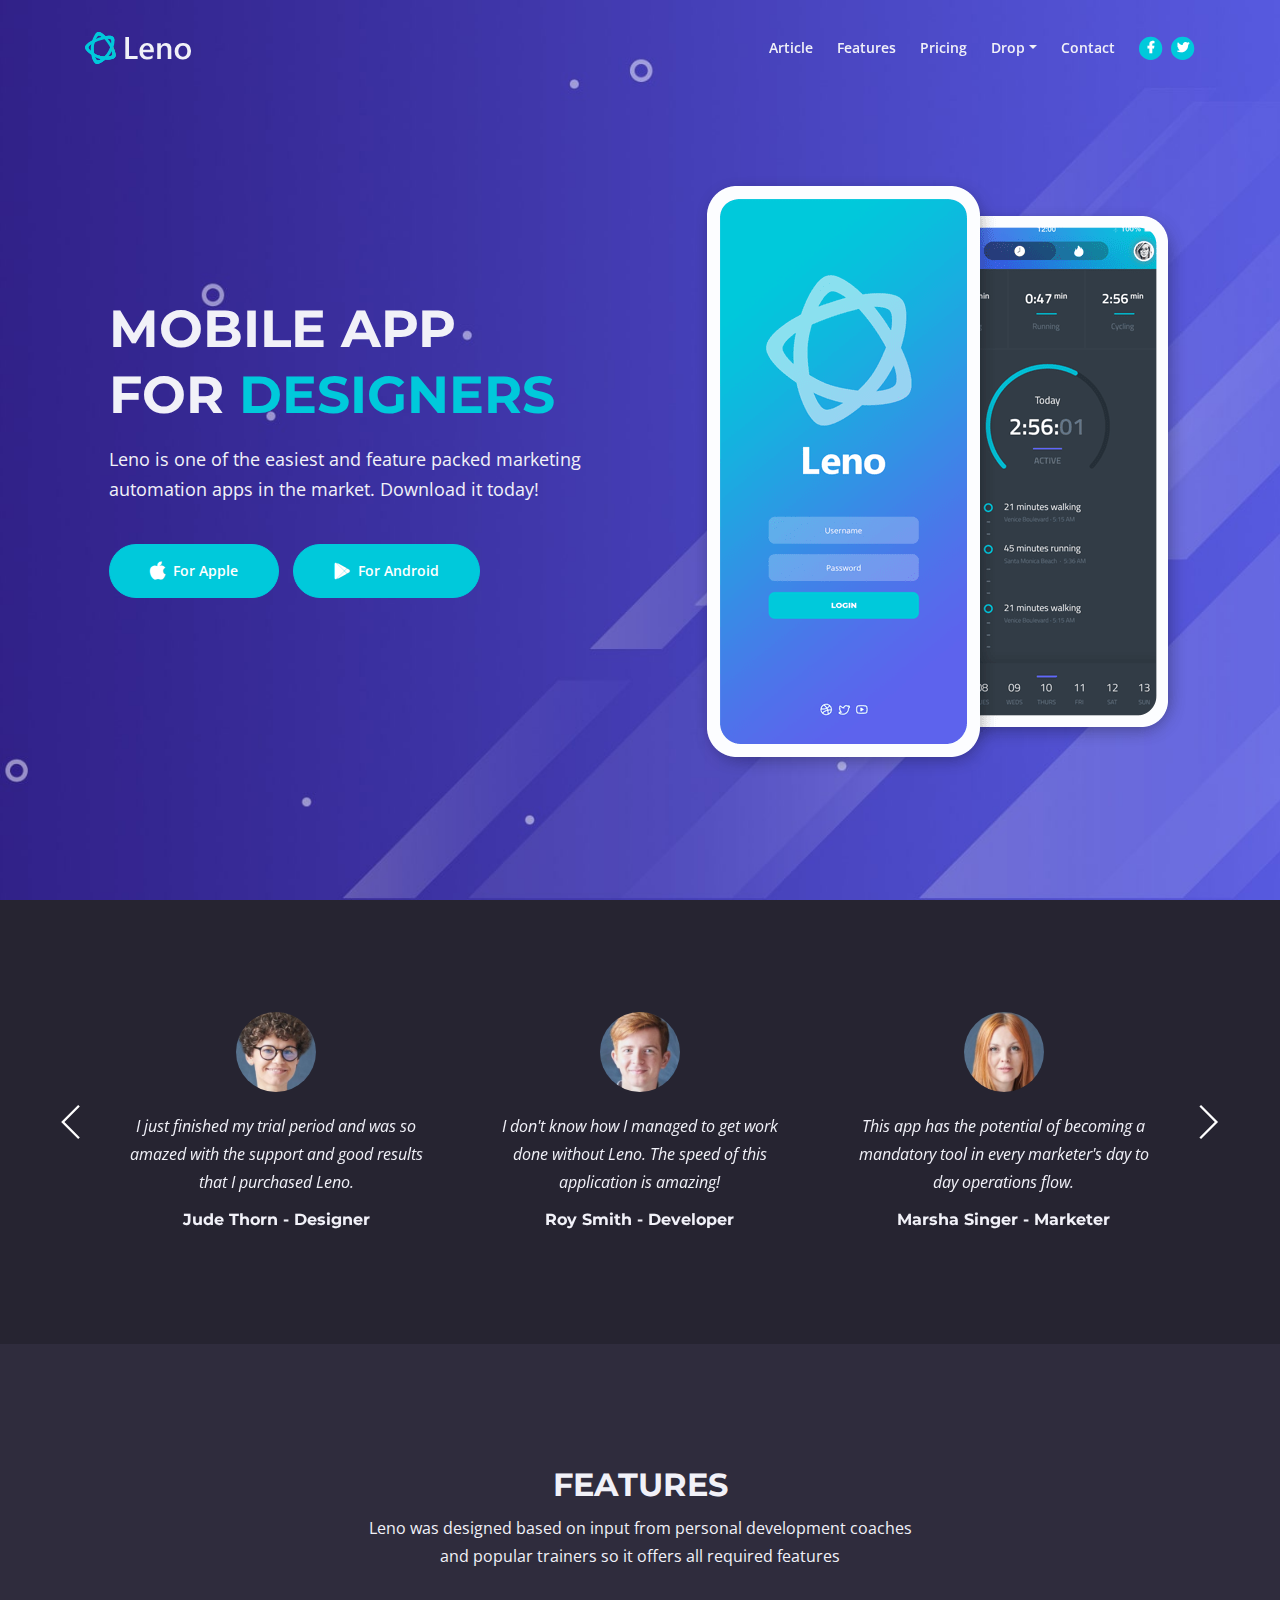
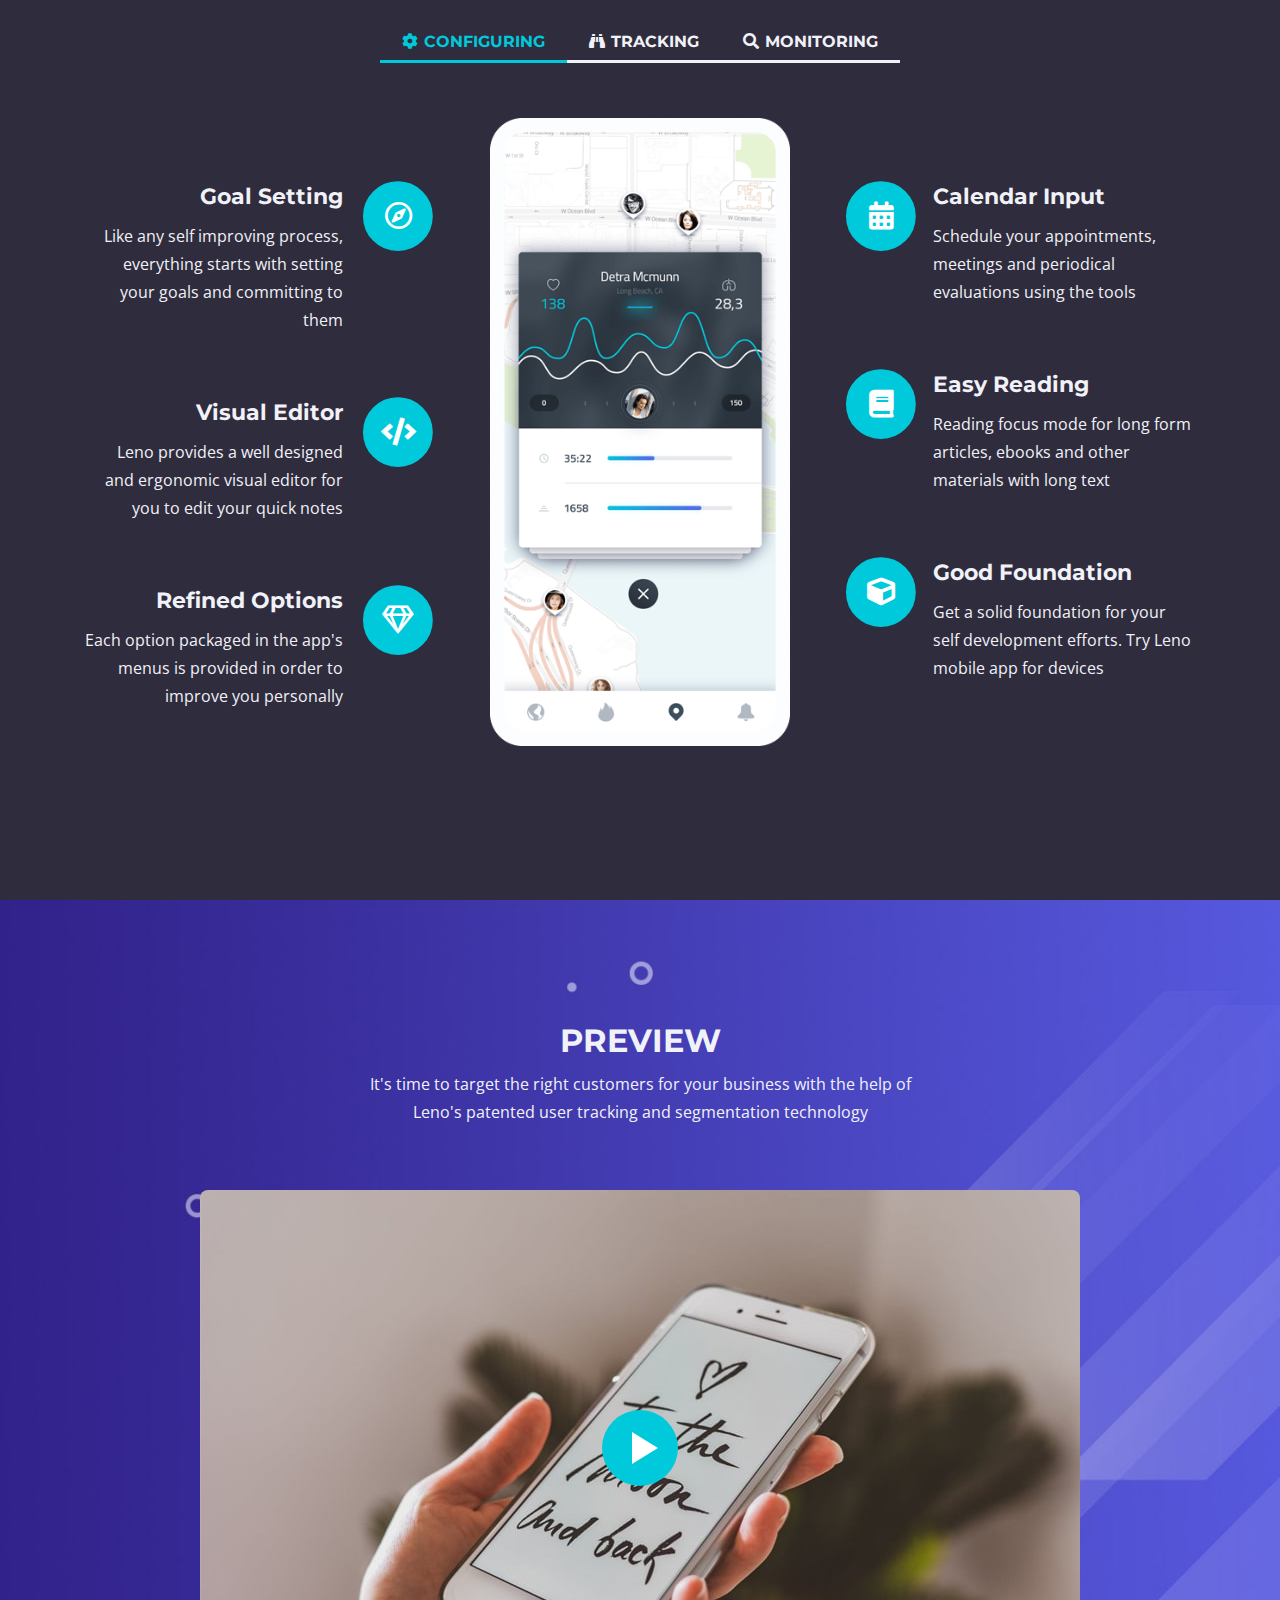
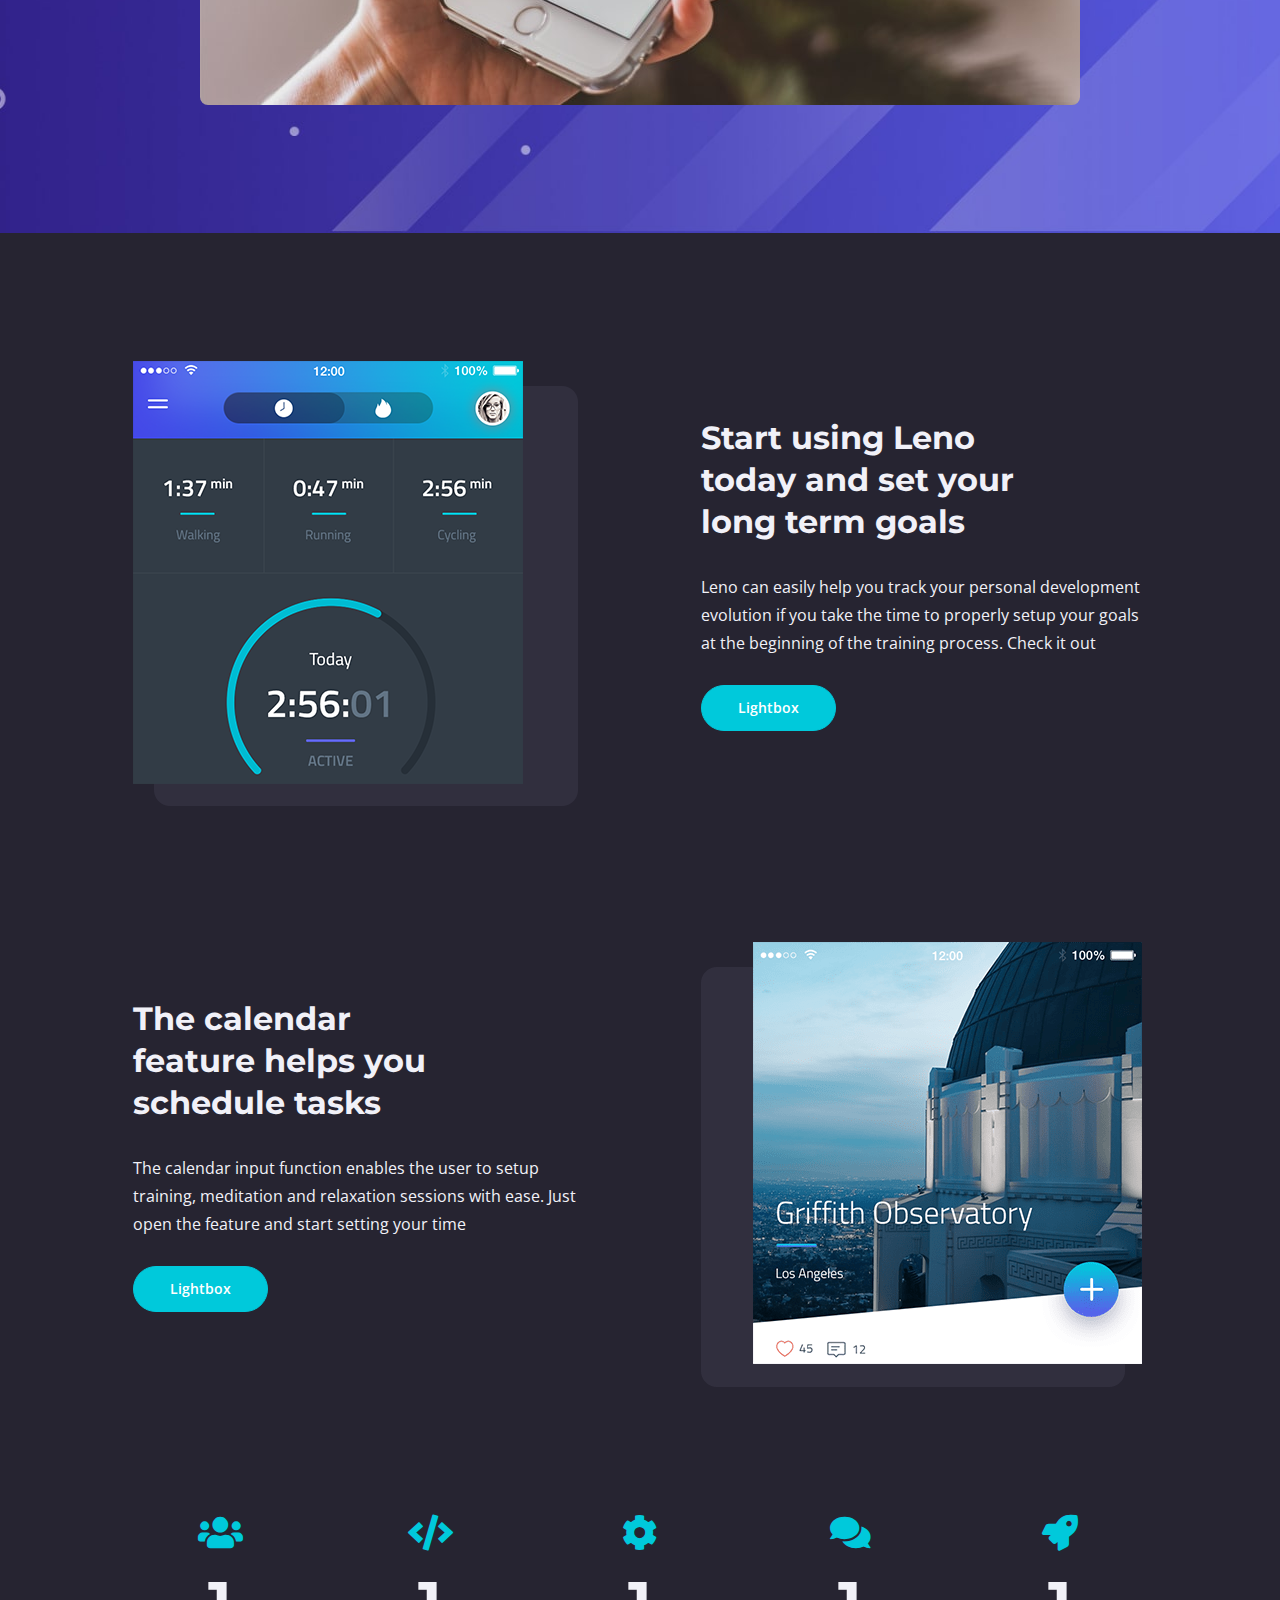
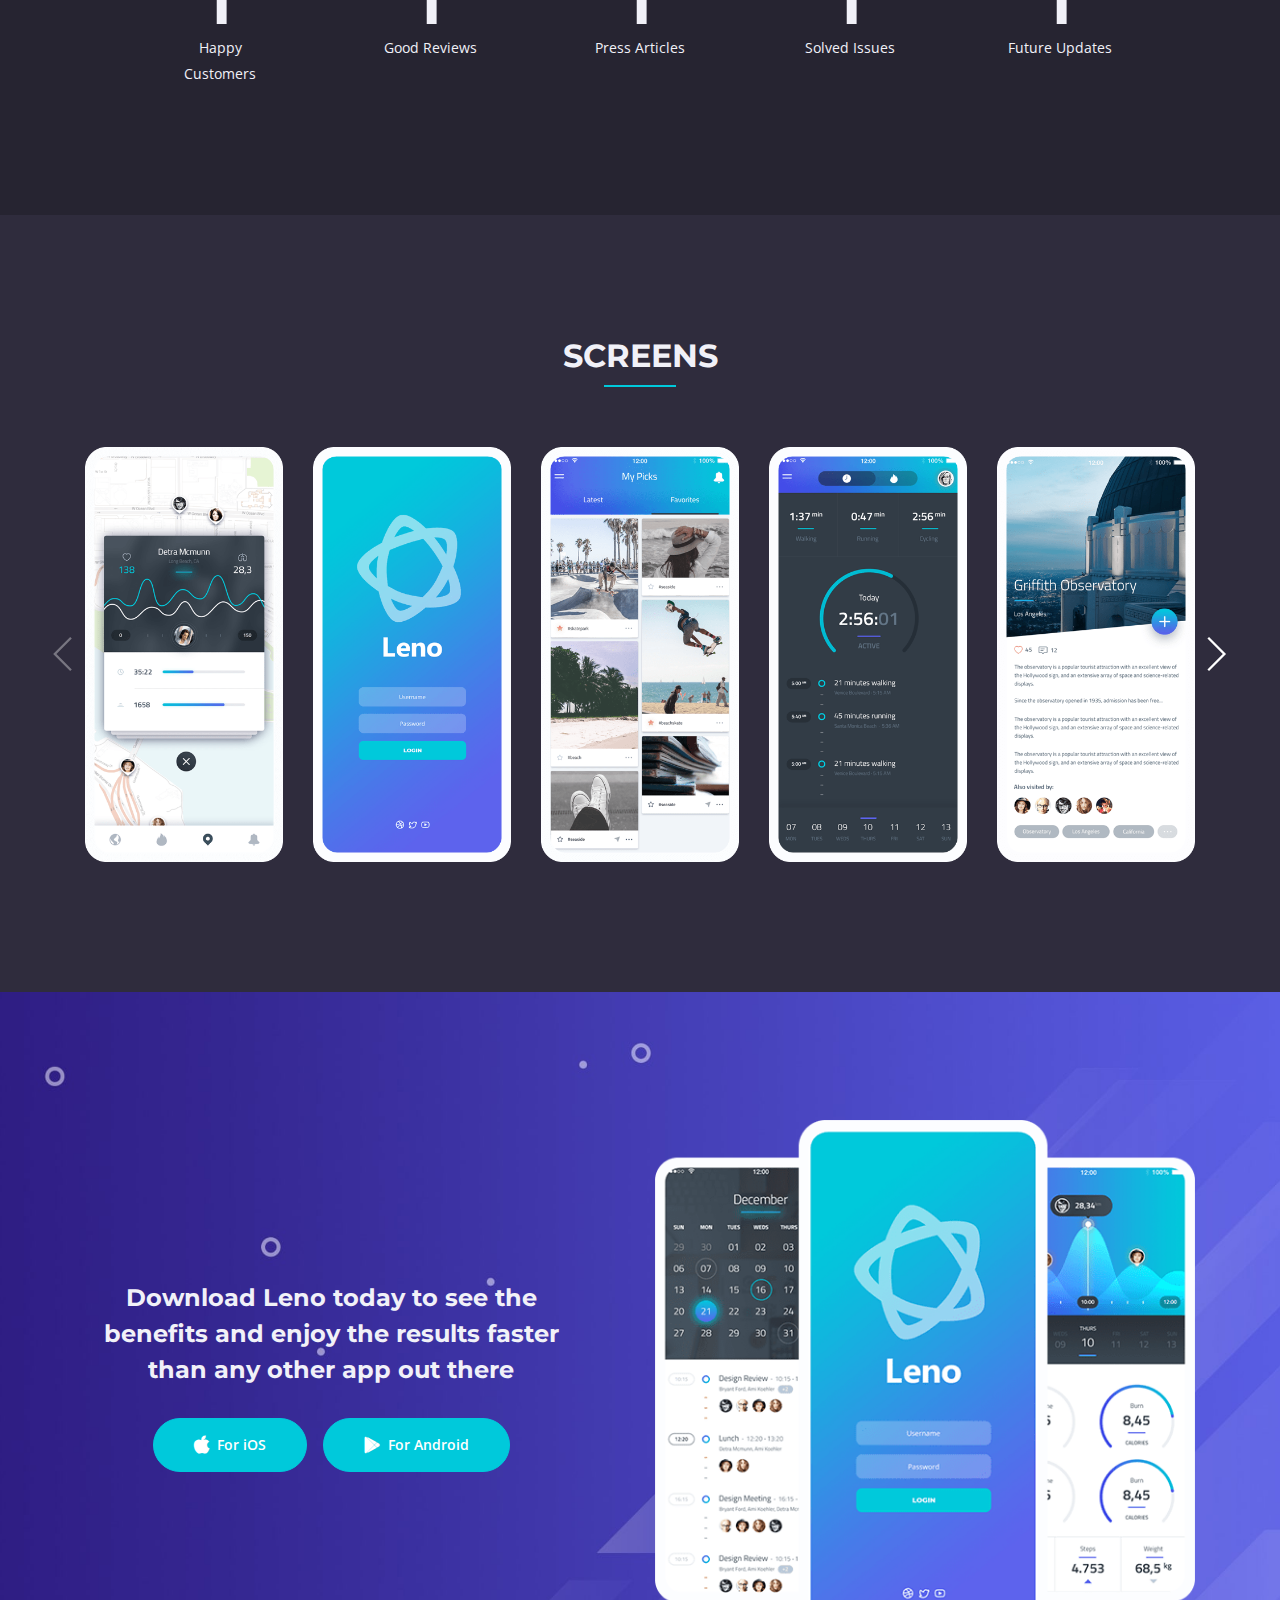
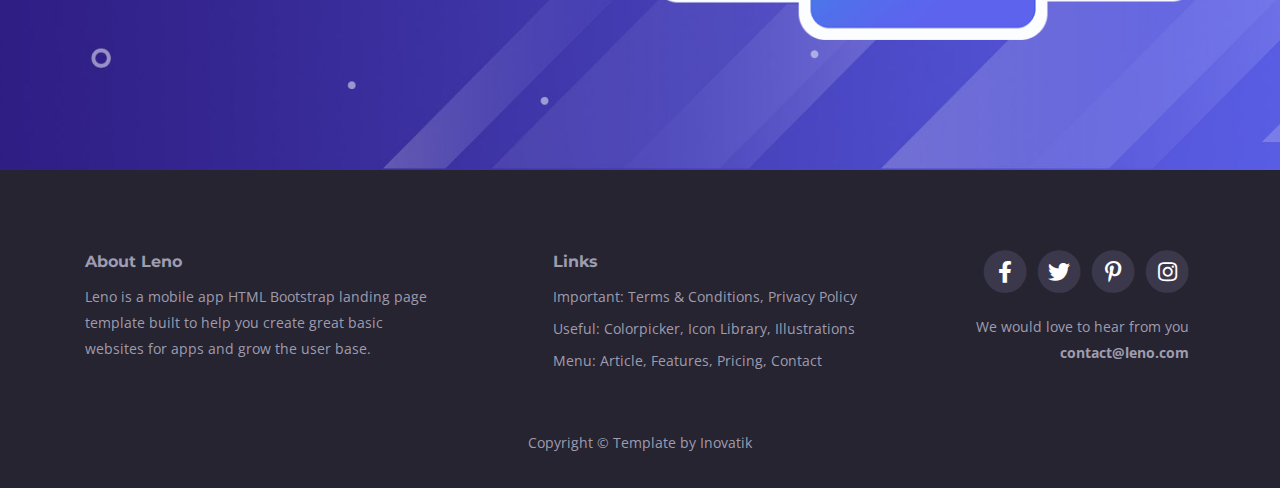
==== index.html @ f5b984d1 "Init" ====
<!DOCTYPE html>
<html lang="en">

<!-- Mirrored from inovatik.com/leno/index.html by HTTrack Website Copier/3.x [XR&CO'2014], Sun, 28 Mar 2021 18:27:25 GMT -->
<head>
    <meta charset="utf-8">
    <meta name="viewport" content="width=device-width, initial-scale=1, shrink-to-fit=no">
    
    <!-- SEO Meta Tags -->
    <meta name="description" content="Leno is a mobile app landing page template made with HTML and Bootstrap to help you present mobile apps to the online audience and convince visitors to download from the app stores">
    <meta name="author" content="Inovatik">

    <!-- OG Meta Tags to improve the way the post looks when you share the page on LinkedIn, Facebook, Google+ -->
	<meta property="og:site_name" content="" /> <!-- website name -->
	<meta property="og:site" content="" /> <!-- website link -->
	<meta property="og:title" content=""/> <!-- title shown in the actual shared post -->
	<meta property="og:description" content="" /> <!-- description shown in the actual shared post -->
	<meta property="og:image" content="" /> <!-- image link, make sure it's jpg -->
	<meta property="og:url" content="" /> <!-- where do you want your post to link to -->
	<meta property="og:type" content="article" />

    <!-- Webpage Title -->
    <title>Leno - Mobile App Landing Page Template</title>
    
    <!-- Styles -->
    <link href="https://fonts.googleapis.com/css2?family=Open+Sans:ital,wght@0,400;0,600;0,700;1,400&amp;display=swap" rel="stylesheet">
    <link href="https://fonts.googleapis.com/css2?family=Montserrat:wght@700&amp;display=swap" rel="stylesheet">
    <link href="css/bootstrap.css" rel="stylesheet">
    <link href="css/fontawesome-all.css" rel="stylesheet">
    <link href="css/swiper.css" rel="stylesheet">
	<link href="css/magnific-popup.css" rel="stylesheet">
	<link href="css/styles.css" rel="stylesheet">
	
	<!-- Favicon  -->
    <link rel="icon" href="images/favicon.png">
</head>
<body data-spy="scroll" data-target=".fixed-top">
    
    <!-- Navigation -->
    <nav class="navbar navbar-expand-lg fixed-top navbar-dark">
        <div class="container">
            
            <!-- Text Logo - Use this if you don't have a graphic logo -->
            <!-- <a class="navbar-brand logo-text page-scroll" href="index.html">Leno</a> -->

            <!-- Image Logo -->
            <a class="navbar-brand logo-image" href="index.html"><img src="images/logo.svg" alt="alternative"></a> 

            <button class="navbar-toggler p-0 border-0" type="button" data-toggle="offcanvas">
                <span class="navbar-toggler-icon"></span>
            </button>

            <div class="navbar-collapse offcanvas-collapse" id="navbarsExampleDefault">
                <ul class="navbar-nav ml-auto">
                    <li class="nav-item">
                        <a class="nav-link page-scroll" href="article.html">Article <span class="sr-only">(current)</span></a>
                    </li>
                    <li class="nav-item">
                        <a class="nav-link page-scroll" href="features.html">Features</a>
                    </li>
                    <li class="nav-item">
                        <a class="nav-link page-scroll" href="pricing.html">Pricing</a>
                    </li>
                    <li class="nav-item dropdown">
                        <a class="nav-link dropdown-toggle" href="#" id="dropdown01" data-toggle="dropdown" aria-haspopup="true" aria-expanded="false">Drop</a>
                        <div class="dropdown-menu" aria-labelledby="dropdown01">
                            <a class="dropdown-item page-scroll" href="terms.html">Terms Conditions</a>
                            <div class="dropdown-divider"></div>
                            <a class="dropdown-item page-scroll" href="privacy.html">Privacy Policy</a>
                        </div>
                    </li>
                    <li class="nav-item">
                        <a class="nav-link page-scroll" href="contact.html">Contact</a>
                    </li>
                </ul>
                <span class="nav-item social-icons">
                    <span class="fa-stack">
                        <a href="#your-link">
                            <i class="fas fa-circle fa-stack-2x"></i>
                            <i class="fab fa-facebook-f fa-stack-1x"></i>
                        </a>
                    </span>
                    <span class="fa-stack">
                        <a href="#your-link">
                            <i class="fas fa-circle fa-stack-2x"></i>
                            <i class="fab fa-twitter fa-stack-1x"></i>
                        </a>
                    </span>
                </span>
            </div> <!-- end of navbar-collapse -->
        </div> <!-- end of container -->
    </nav> <!-- end of navbar -->
    <!-- end of navigation -->


    <!-- Header -->
    <header id="header" class="header">
        <div class="container">
            <div class="row">
                <div class="col-lg-6">
                    <div class="text-container">
                        <h1>MOBILE APP <br>FOR <span id="js-rotating">DESIGNERS, MARKETERS, DEVELOPERS</span></h1>
                        <p class="p-large">Leno is one of the easiest and feature packed marketing automation apps in the market. Download it today!</p>
                        <a class="btn-solid-lg" href="#your-link"><i class="fab fa-apple"></i>For Apple</a>
                        <a class="btn-solid-lg" href="#your-link"><i class="fab fa-google-play"></i>For Android</a>
                    </div> <!-- end of text-container -->
                </div> <!-- end of col -->
                <div class="col-lg-6">
                    <img class="img-fluid" src="images/header-smartphones.png" alt="alternative">
                </div> <!-- end of col -->
            </div> <!-- end of row -->
        </div> <!-- end of container -->
    </header> <!-- end of header -->
    <!-- end of header -->


    <!-- Testimonials -->
    <div class="slider-1 bg-dark-blue">
        <div class="container">
            <div class="row">
                <div class="col-lg-12">

                    <!-- Card Slider -->
                    <div class="slider-container">
                        <div class="swiper-container card-slider">
                            <div class="swiper-wrapper">
                                
                                <!-- Slide -->
                                <div class="swiper-slide">
                                    <div class="card">
                                        <img class="card-image" src="images/testimonial-1.jpg" alt="alternative">
                                        <div class="card-body">
                                            <p class="testimonial-text">I just finished my trial period and was so amazed with the support and good results that I purchased Leno.</p>
                                            <p class="testimonial-author">Jude Thorn - Designer</p>
                                        </div>
                                    </div>
                                </div> <!-- end of swiper-slide -->
                                <!-- end of slide -->
        
                                <!-- Slide -->
                                <div class="swiper-slide">
                                    <div class="card">
                                        <img class="card-image" src="images/testimonial-2.jpg" alt="alternative">
                                        <div class="card-body">
                                            <p class="testimonial-text">I don't know how I managed to get work done without Leno. The speed of this application is amazing!</p>
                                            <p class="testimonial-author">Roy Smith - Developer</p>
                                        </div>
                                    </div>        
                                </div> <!-- end of swiper-slide -->
                                <!-- end of slide -->
        
                                <!-- Slide -->
                                <div class="swiper-slide">
                                    <div class="card">
                                        <img class="card-image" src="images/testimonial-3.jpg" alt="alternative">
                                        <div class="card-body">
                                            <p class="testimonial-text">This app has the potential of becoming a mandatory tool in every marketer's day to day operations flow.</p>
                                            <p class="testimonial-author">Marsha Singer - Marketer</p>
                                        </div>
                                    </div>        
                                </div> <!-- end of swiper-slide -->
                                <!-- end of slide -->
        
                                <!-- Slide -->
                                <div class="swiper-slide">
                                    <div class="card">
                                        <img class="card-image" src="images/testimonial-4.jpg" alt="alternative">
                                        <div class="card-body">
                                            <p class="testimonial-text">Searching for a great marketing automation app was difficult but thankfully I found Leno.</p>
                                            <p class="testimonial-author">Tim Shaw - Designer</p>
                                        </div>
                                    </div>
                                </div> <!-- end of swiper-slide -->
                                <!-- end of slide -->
        
                                <!-- Slide -->
                                <div class="swiper-slide">
                                    <div class="card">
                                        <img class="card-image" src="images/testimonial-5.jpg" alt="alternative">
                                        <div class="card-body">
                                            <p class="testimonial-text">Leno's support team is amazing. They've helped me with some issues and I am so grateful for their fast response.</p>
                                            <p class="testimonial-author">Lindsay Spice - Marketer</p>
                                        </div>
                                    </div>        
                                </div> <!-- end of swiper-slide -->
                                <!-- end of slide -->
        
                                <!-- Slide -->
                                <div class="swiper-slide">
                                    <div class="card">
                                        <img class="card-image" src="images/testimonial-6.jpg" alt="alternative">
                                        <div class="card-body">
                                            <p class="testimonial-text">Who would have thought that Leno can provide such amazing results in just a few weeks with an easy learning curve.</p>
                                            <p class="testimonial-author">Ann Blake - Developer</p>
                                        </div>
                                    </div>        
                                </div> <!-- end of swiper-slide -->
                                <!-- end of slide -->
                            
                            </div> <!-- end of swiper-wrapper -->
        
                            <!-- Add Arrows -->
                            <div class="swiper-button-next"></div>
                            <div class="swiper-button-prev"></div>
                            <!-- end of add arrows -->
        
                        </div> <!-- end of swiper-container -->
                    </div> <!-- end of slider-container -->
                    <!-- end of card slider -->

                </div> <!-- end of col -->
            </div> <!-- end of row -->
        </div> <!-- end of container -->
    </div> <!-- end of slider-1 -->
    <!-- end of testimonials -->


    <!-- Features -->
    <div class="tabs">
        <div class="container">
            <div class="row">
                <div class="col-lg-12">
                    <h2 class="h2-heading">FEATURES</h2>
                    <div class="p-heading">Leno was designed based on input from personal development coaches and popular trainers so it offers all required features</div>
                </div> <!-- end of col -->
            </div> <!-- end of row -->
            <div class="row">

                <!-- Tabs Links -->
                <ul class="nav nav-tabs" id="templateTabs" role="tablist">
                    <li class="nav-item">
                        <a class="nav-link active" id="nav-tab-1" data-toggle="tab" href="#tab-1" role="tab" aria-controls="tab-1" aria-selected="true"><i class="fas fa-cog"></i>CONFIGURING</a>
                    </li>
                    <li class="nav-item">
                        <a class="nav-link" id="nav-tab-2" data-toggle="tab" href="#tab-2" role="tab" aria-controls="tab-2" aria-selected="false"><i class="fas fa-binoculars"></i>TRACKING</a>
                    </li>
                    <li class="nav-item">
                        <a class="nav-link" id="nav-tab-3" data-toggle="tab" href="#tab-3" role="tab" aria-controls="tab-3" aria-selected="false"><i class="fas fa-search"></i>MONITORING</a>
                    </li>
                </ul>
                <!-- end of tabs links -->


                <!-- Tabs Content-->
                <div class="tab-content" id="templateTabsContent">
                    
                    <!-- Tab -->
                    <div class="tab-pane fade show active" id="tab-1" role="tabpanel" aria-labelledby="tab-1">
                        <div class="container">
                            <div class="row">
                                
                                <!-- Icon Cards Pane -->
                                <div class="col-lg-4">
                                    <ul class="list-unstyled li-space-lg first">
                                        <li class="media">
                                            <span class="fa-stack">
                                                <i class="fas fa-circle fa-stack-2x"></i>
                                                <i class="far fa-compass fa-stack-1x"></i>
                                            </span>
                                            <div class="media-body">
                                                <h4>Goal Setting</h4>
                                                <p>Like any self improving process, everything starts with setting your goals and committing to them</p>
                                            </div>
                                        </li>
                                        <li class="media">
                                            <span class="fa-stack">
                                                <i class="fas fa-circle fa-stack-2x"></i>
                                                <i class="fas fa-code fa-stack-1x"></i>
                                            </span>
                                            <div class="media-body">
                                                <h4>Visual Editor</h4>
                                                <p>Leno provides a well designed and ergonomic visual editor for you to edit your quick notes</p>
                                            </div>
                                        </li>
                                        <li class="media">
                                            <span class="fa-stack">
                                                <i class="fas fa-circle fa-stack-2x"></i>
                                                <i class="far fa-gem fa-stack-1x"></i>
                                            </span>
                                            <div class="media-body">
                                                <h4>Refined Options</h4>
                                                <p>Each option packaged in the app's menus is provided in order to improve you personally</p>
                                            </div>
                                        </li>
                                    </ul>
                                </div> <!-- end of col -->
                                <!-- end of icon cards pane -->

                                <!-- Image Pane -->
                                <div class="col-lg-4">
                                    <img class="img-fluid" src="images/features-smartphone-1.png" alt="alternative">
                                </div> <!-- end of col -->
                                <!-- end of image pane -->
                                
                                <!-- Icon Cards Pane -->
                                <div class="col-lg-4">
                                    <ul class="list-unstyled li-space-lg">
                                        <li class="media">
                                            <span class="fa-stack">
                                                <i class="fas fa-circle fa-stack-2x"></i>
                                                <i class="fas fa-calendar-alt fa-stack-1x"></i>
                                            </span>
                                            <div class="media-body">
                                                <h4>Calendar Input</h4>
                                                <p>Schedule your appointments, meetings and periodical evaluations using the tools</p>
                                            </div>
                                        </li>
                                        <li class="media">
                                            <span class="fa-stack">
                                                <i class="fas fa-circle fa-stack-2x"></i>
                                                <i class="fas fa-book fa-stack-1x"></i>
                                            </span>
                                            <div class="media-body">
                                                <h4>Easy Reading</h4>
                                                <p>Reading focus mode for long form articles, ebooks and other materials with long text</p>
                                            </div>
                                        </li>
                                        <li class="media">
                                            <span class="fa-stack">
                                                <i class="fas fa-circle fa-stack-2x"></i>
                                                <i class="fas fa-cube fa-stack-1x"></i>
                                            </span>
                                            <div class="media-body">
                                                <h4>Good Foundation</h4>
                                                <p>Get a solid foundation for your self development efforts. Try Leno mobile app for devices</p>
                                            </div>
                                        </li>
                                    </ul> 
                                </div> <!-- end of col -->
                                <!-- end of icon cards pane -->

                            </div> <!-- end of row -->
                        </div> <!-- end of container -->
                    </div> <!-- end of tab-pane -->
                    <!-- end of tab -->

                    <!-- Tab -->
                    <div class="tab-pane fade" id="tab-2" role="tabpanel" aria-labelledby="tab-2">
                        <div class="container">
                            <div class="row">

                                <!-- Image Pane -->
                                <div class="col-lg-4">
                                    <img class="img-fluid" src="images/features-smartphone-2.png" alt="alternative">
                                </div> <!-- end of col -->
                                <!-- end of image pane -->
                                
                                <!-- Text And Icon Cards Area -->
                                <div class="col-lg-8">
                                    <h3>Track Result Based On Your</h3>
                                    <p class="sub-heading">After you've configured the app and settled on the data gathering techniques you can start the information trackers and begin collecting those long awaited interesting details.</p>
                                    <ul class="list-unstyled li-space-lg first">
                                        <li class="media">
                                            <span class="fa-stack">
                                                <i class="fas fa-circle fa-stack-2x"></i>
                                                <i class="fas fa-cube fa-stack-1x"></i>
                                            </span>
                                            <div class="media-body">
                                                <h4>Good Foundation</h4>
                                                <p>Get a solid foundation for your self development efforts. Try Leno mobile app now</p>
                                            </div>
                                        </li>
                                        <li class="media">
                                            <span class="fa-stack">
                                                <i class="fas fa-circle fa-stack-2x"></i>
                                                <i class="fas fa-book fa-stack-1x"></i>
                                            </span>
                                            <div class="media-body">
                                                <h4>Easy Reading</h4>
                                                <p>Reading focus mode for long form articles, ebooks and other materials with long text</p>
                                            </div>
                                        </li>
                                        <li class="media">
                                            <span class="fa-stack">
                                                <i class="fas fa-circle fa-stack-2x"></i>
                                                <i class="far fa-compass fa-stack-1x"></i>
                                            </span>
                                            <div class="media-body">
                                                <h4>Goal Setting</h4>
                                                <p>Like any self improving process, everything starts with setting goals and comiting</p>
                                            </div>
                                        </li>
                                    </ul>
                                    <ul class="list-unstyled li-space-lg">
                                        <li class="media">
                                            <span class="fa-stack">
                                                <i class="fas fa-circle fa-stack-2x"></i>
                                                <i class="fas fa-calendar-alt fa-stack-1x"></i>
                                            </span>
                                            <div class="media-body">
                                                <h4>Calendar Input</h4>
                                                <p>Schedule your appointments, meetings and periodical evaluations using the tools</p>
                                            </div>
                                        </li>
                                        <li class="media">
                                            <span class="fa-stack">
                                                <i class="fas fa-circle fa-stack-2x"></i>
                                                <i class="fas fa-code fa-stack-1x"></i>
                                            </span>
                                            <div class="media-body">
                                                <h4>Visual Editor</h4>
                                                <p>Leno provides a well designed and ergonomic visual editor for you to edit your notes</p>
                                            </div>
                                        </li>
                                        <li class="media">
                                            <span class="fa-stack">
                                                <i class="fas fa-circle fa-stack-2x"></i>
                                                <i class="far fa-gem fa-stack-1x"></i>
                                            </span>
                                            <div class="media-body">
                                                <h4>Refined Options</h4>
                                                <p>Each option packaged in the app's menus is provided in order to improve you personally</p>
                                            </div>
                                        </li>
                                    </ul>
                                </div> <!-- end of col -->
                                <!-- end of text and icon cards area -->

                            </div> <!-- end of row -->
                        </div> <!-- end of container -->
                    </div> <!-- end of tab-pane -->
                    <!-- end of tab -->

                    <!-- Tab -->
                    <div class="tab-pane fade" id="tab-3" role="tabpanel" aria-labelledby="tab-3">
                        <div class="container">
                            <div class="row">

                                <!-- Text And Icon Cards Area -->
                                <div class="col-lg-8">
                                    <ul class="list-unstyled li-space-lg first">
                                        <li class="media">
                                            <span class="fa-stack">
                                                <i class="fas fa-circle fa-stack-2x"></i>
                                                <i class="fas fa-cube fa-stack-1x"></i>
                                            </span>
                                            <div class="media-body">
                                                <h4>Good Foundation</h4>
                                                <p>Get a solid foundation for your self development efforts. Try Leno mobile app today</p>
                                            </div>
                                        </li>
                                        <li class="media">
                                            <span class="fa-stack">
                                                <i class="fas fa-circle fa-stack-2x"></i>
                                                <i class="fas fa-book fa-stack-1x"></i>
                                            </span>
                                            <div class="media-body">
                                                <h4>Easy Reading</h4>
                                                <p>Reading focus mode for long form articles, ebooks and other materials with long text</p>
                                            </div>
                                        </li>
                                        <li class="media">
                                            <span class="fa-stack">
                                                <i class="fas fa-circle fa-stack-2x"></i>
                                                <i class="far fa-compass fa-stack-1x"></i>
                                            </span>
                                            <div class="media-body">
                                                <h4>Goal Setting</h4>
                                                <p>Like any self improving process, everything starts with setting your goals and comiting</p>
                                            </div>
                                        </li>
                                    </ul>
                                    <ul class="list-unstyled li-space-lg">
                                        <li class="media">
                                            <span class="fa-stack">
                                                <i class="fas fa-circle fa-stack-2x"></i>
                                                <i class="fas fa-calendar-alt fa-stack-1x"></i>
                                            </span>
                                            <div class="media-body">
                                                <h4>Calendar Input</h4>
                                                <p>Schedule your appointments, meetings and periodical evaluations using the tools</p>
                                            </div>
                                        </li>
                                        <li class="media">
                                            <span class="fa-stack">
                                                <i class="fas fa-circle fa-stack-2x"></i>
                                                <i class="fas fa-code fa-stack-1x"></i>
                                            </span>
                                            <div class="media-body">
                                                <h4>Visual Editor</h4>
                                                <p>Leno provides a well designed and ergonomic visual editor for you to edit your notes</p>
                                            </div>
                                        </li>
                                        <li class="media">
                                            <span class="fa-stack">
                                                <i class="fas fa-circle fa-stack-2x"></i>
                                                <i class="far fa-gem fa-stack-1x"></i>
                                            </span>
                                            <div class="media-body">
                                                <h4>Refined Options</h4>
                                                <p>Each option packaged in the app's menus is provided in order to improve you personally</p>
                                            </div>
                                        </li>
                                    </ul>
                                    <h3>Monitoring Tools Evaluation</h3>
                                    <p class="sub-heading">Monitor the evolution of your finances and health state using tools integrated in Leno. The generated real time reports can be filtered based on any desired criteria.</p>
                                </div> <!-- end of col -->
                                <!-- end of text and icon cards area -->

                                <!-- Image Pane -->
                                <div class="col-lg-4">
                                    <img class="img-fluid" src="images/features-smartphone-3.png" alt="alternative">
                                </div> <!-- end of col -->
                                <!-- end of image pane -->
                                    
                            </div> <!-- end of row -->
                        </div> <!-- end of container -->
                    </div><!-- end of tab-pane -->
                    <!-- end of tab -->

                </div> <!-- end of tab-content -->
                <!-- end of tabs content -->

            </div> <!-- end of row --> 
        </div> <!-- end of container --> 
    </div> <!-- end of tabs -->
    <!-- end of features -->


    <!-- Video -->
    <div class="basic-1">
        <div class="container">
            <div class="row">
                <div class="col-lg-12">
                    <h2 class="h2-heading">PREVIEW</h2>
                    <div class="p-heading">It's time to target the right customers for your business with the help of Leno's patented user tracking and segmentation technology</div>
                </div> <!-- end of col -->
            </div> <!-- end of row -->
            <div class="row">
                <div class="col-lg-12">

                    <!-- Video Preview -->
                    <div class="image-container">
                        <div class="video-wrapper">
                            <a class="popup-youtube" href="https://www.youtube.com/watch?v=fLCjQJCekTs" data-effect="fadeIn">
                                <img class="img-fluid" src="images/video-frame.jpg" alt="alternative">
                                <span class="video-play-button">
                                    <span></span>
                                </span>
                            </a>
                        </div> <!-- end of video-wrapper -->
                    </div> <!-- end of image-container -->
                    <!-- end of video preview -->

                </div> <!-- end of col -->
            </div> <!-- end of row -->
        </div> <!-- end of container -->
    </div> <!-- end of basic-1 -->
    <!-- end of video -->


    <!-- Details 1 -->
    <div class="basic-2 bg-dark-blue">
        <div class="container">
            <div class="row">
                <div class="col-lg-6">
                    <div class="image-container">
                        <img class="img-fluid" src="images/details-1.png" alt="alternative">
                    </div> <!-- end of image-container -->
                </div> <!-- end of col -->
                <div class="col-lg-6">
                    <div class="text-container">
                        <h2>Start using Leno today and set your long term goals</h2>
                        <p>Leno can easily help you track your personal development evolution if you take the time to properly setup your goals at the beginning of the training process. Check it out</p>
                        <a class="btn-solid-reg popup-with-move-anim" href="#details-1-lightbox">Lightbox</a>
                    </div> <!-- end of text-container -->
                </div> <!-- end of col -->
            </div> <!-- end of row -->
        </div> <!-- end of container -->
    </div> <!-- end of basic-2 -->
    <!-- end of details 1 -->


    <!-- Details 1 Lightbox -->
    <!-- Lightbox -->
	<div id="details-1-lightbox" class="lightbox-basic zoom-anim-dialog mfp-hide">
        <div class="row">
            <button title="Close (Esc)" type="button" class="mfp-close x-button">×</button>
			<div class="col-lg-8">
                <div class="image-container">
                    <img class="img-fluid" src="images/details-1-lightbox.jpg" alt="alternative">
                </div> <!-- end of image-container -->
			</div> <!-- end of col -->
			<div class="col-lg-4">
                <h3>Goals Setting</h3>
				<hr>
                <p>The app can easily help you track your personal development evolution if you take the time to set it up.</p>
                <h4>User Feedback</h4>
                <p>This is a great app which can help you save time and make your live easier. And it will help improve your productivity.</p>
                <ul class="list-unstyled li-space-lg">
                    <li class="media">
                        <i class="fas fa-check"></i><div class="media-body">Splash screen panel</div>
                    </li>
                    <li class="media">
                        <i class="fas fa-check"></i><div class="media-body">Statistics graph report</div>
                    </li>
                    <li class="media">
                        <i class="fas fa-check"></i><div class="media-body">Events calendar layout</div>
                    </li>
                    <li class="media">
                        <i class="fas fa-check"></i><div class="media-body">Location details screen</div>
                    </li>
                    <li class="media">
                        <i class="fas fa-check"></i><div class="media-body">Onboarding steps interface</div>
                    </li>
                </ul>
                <a class="btn-solid-reg mfp-close page-scroll" href="#header">Download</a> <button class="btn-outline-reg mfp-close as-button" type="button">Back</button>
			</div> <!-- end of col -->
		</div> <!-- end of row -->
    </div> <!-- end of lightbox-basic -->
    <!-- end of lightbox -->
    <!-- end of details 1 lightbox -->


    <!-- Details 2 -->
    <div class="basic-3 bg-dark-blue">
        <div class="container">
            <div class="row">
                <div class="col-lg-6">
                    <div class="text-container">
                        <h2>The calendar feature helps you schedule tasks</h2>
                        <p>The calendar input function enables the user to setup training, meditation and relaxation sessions with ease. Just open the feature and start setting your time</p>
                        <a class="btn-solid-reg popup-with-move-anim" href="#details-1-lightbox">Lightbox</a>
                    </div> <!-- end of text-container -->
                </div> <!-- end of col -->
                <div class="col-lg-6">
                    <div class="image-container">
                        <img class="img-fluid" src="images/details-2.png" alt="alternative">
                    </div> <!-- end of image-container -->
                </div> <!-- end of col -->
            </div> <!-- end of row -->
        </div> <!-- end of container -->
    </div> <!-- end of basic-3 -->
    <!-- end of details 2 -->


    <!-- Statistics -->
    <div class="counter">
        <div class="container">
            <div class="row">
                <div class="col-lg-12">

                    <!-- Counter -->
                    <div id="counter">
                        <div class="cell">
                            <i class="fas fa-users"></i>
                            <div class="counter-value number-count" data-count="231">1</div>
                            <p class="counter-info p-small">Happy Customers</p>
                        </div>
                        <div class="cell">
                            <i class="fas fa-code green"></i>
                            <div class="counter-value number-count" data-count="385">1</div>
                            <p class="counter-info p-small">Good Reviews</p>
                        </div>
                        <div class="cell">
                            <i class="fas fa-cog red"></i>
                            <div class="counter-value number-count" data-count="159">1</div>
                            <p class="counter-info p-small">Press Articles</p>
                        </div>
                        <div class="cell">
                            <i class="fas fa-comments yellow"></i>
                            <div class="counter-value number-count" data-count="127">1</div>
                            <p class="counter-info p-small">Solved Issues</p>
                        </div>
                        <div class="cell">
                            <i class="fas fa-rocket blue"></i>
                            <div class="counter-value number-count" data-count="211">1</div>
                            <p class="counter-info p-small">Future Updates</p>
                        </div>
                    </div>
                    <!-- end of counter -->

                </div> <!-- end of col -->
            </div> <!-- end of row -->
        </div> <!-- end of container -->
    </div> <!-- end of counter -->
    <!-- end of statistics -->


    <!-- Screenshots -->
    <div class="slider-2">
        <div class="container">
            <div class="row">
                <div class="col-lg-12">
                    <h2 class="h2-heading">SCREENS</h2>
                    <hr class="hr-heading">
                </div> <!-- end of col -->
            </div> <!-- end of row -->
            <div class="row">
                <div class="col-lg-12">
                    
                    <!-- Image Slider -->
                    <div class="slider-container">
                        <div class="swiper-container image-slider">
                            <div class="swiper-wrapper">
                                
                                <!-- Slide -->
                                <div class="swiper-slide">
                                    <a href="images/screenshot-1.png" class="popup-link" data-effect="fadeIn">
                                        <img class="img-fluid" src="images/screenshot-1.png" alt="alternative">
                                    </a>
                                </div>
                                <!-- end of slide -->
                                
                                <!-- Slide -->
                                <div class="swiper-slide">
                                    <a href="images/screenshot-2.png" class="popup-link" data-effect="fadeIn">
                                        <img class="img-fluid" src="images/screenshot-2.png" alt="alternative">
                                    </a>
                                </div>
                                <!-- end of slide -->

                                <!-- Slide -->
                                <div class="swiper-slide">
                                    <a href="images/screenshot-3.png" class="popup-link" data-effect="fadeIn">
                                        <img class="img-fluid" src="images/screenshot-3.png" alt="alternative">
                                    </a>
                                </div>
                                <!-- end of slide -->

                                <!-- Slide -->
                                <div class="swiper-slide">
                                    <a href="images/screenshot-4.png" class="popup-link" data-effect="fadeIn">
                                        <img class="img-fluid" src="images/screenshot-4.png" alt="alternative">
                                    </a>
                                </div>
                                <!-- end of slide -->

                                <!-- Slide -->
                                <div class="swiper-slide">
                                    <a href="images/screenshot-5.png" class="popup-link" data-effect="fadeIn">
                                        <img class="img-fluid" src="images/screenshot-5.png" alt="alternative">
                                    </a>
                                </div>
                                <!-- end of slide -->
                                
                                <!-- Slide -->
                                <div class="swiper-slide">
                                    <a href="images/screenshot-6.png" class="popup-link" data-effect="fadeIn">
                                        <img class="img-fluid" src="images/screenshot-6.png" alt="alternative">
                                    </a>
                                </div>
                                <!-- end of slide -->

                                <!-- Slide -->
                                <div class="swiper-slide">
                                    <a href="images/screenshot-7.png" class="popup-link" data-effect="fadeIn">
                                        <img class="img-fluid" src="images/screenshot-7.png" alt="alternative">
                                    </a>
                                </div>
                                <!-- end of slide -->

                                <!-- Slide -->
                                <div class="swiper-slide">
                                    <a href="images/screenshot-8.png" class="popup-link" data-effect="fadeIn">
                                        <img class="img-fluid" src="images/screenshot-8.png" alt="alternative">
                                    </a>
                                </div>
                                <!-- end of slide -->

                                <!-- Slide -->
                                <div class="swiper-slide">
                                    <a href="images/screenshot-9.png" class="popup-link" data-effect="fadeIn">
                                        <img class="img-fluid" src="images/screenshot-9.png" alt="alternative">
                                    </a>
                                </div>
                                <!-- end of slide -->

                                <!-- Slide -->
                                <div class="swiper-slide">
                                    <a href="images/screenshot-10.png" class="popup-link" data-effect="fadeIn">
                                        <img class="img-fluid" src="images/screenshot-10.png" alt="alternative">
                                    </a>
                                </div>
                                <!-- end of slide -->
                                
                            </div> <!-- end of swiper-wrapper -->

                            <!-- Add Arrows -->
                            <div class="swiper-button-next"></div>
                            <div class="swiper-button-prev"></div>
                            <!-- end of add arrows -->

                        </div> <!-- end of swiper-container -->
                    </div> <!-- end of slider-container -->
                    <!-- end of image slider -->

                </div> <!-- end of col -->
            </div> <!-- end of row -->
        </div> <!-- end of container -->
    </div> <!-- end of slider-2 -->
    <!-- end of screenshots -->


    <!-- Download -->
    <div class="basic-4">
        <div class="container">
            <div class="row">
                <div class="col-lg-6">
                    <div class="text-container">
                        <h3>Download Leno today to see the benefits and enjoy the results faster than any other app out there</h3>
                        <a class="btn-solid-lg" href="#your-link"><i class="fab fa-apple"></i>For iOS</a>
                        <a class="btn-solid-lg" href="#your-link"><i class="fab fa-google-play"></i>For Android</a>
                    </div> <!-- end of text-container -->
                </div> <!-- end of col -->
                <div class="col-lg-6">
                    <div class="image-container">
                        <img class="img-fluid" src="images/download.png" alt="alternative">
                    </div> <!-- end of image-container -->
                </div> <!-- end of col -->
            </div> <!-- end of row -->
        </div> <!-- end of container -->
    </div> <!-- end of basic-4 -->
    <!-- end of download -->


    <!-- Footer -->
    <div class="footer bg-dark-blue">
        <div class="container">
            <div class="row">
                <div class="col-lg-12">
                    <div class="footer-col first">
                        <h6>About Leno</h6>
                        <p class="p-small">Leno is a mobile app HTML Bootstrap landing page template built to help you create great basic websites for apps and grow the user base.</p>
                    </div> <!-- end of footer-col -->
                    <div class="footer-col second">
                        <h6>Links</h6>
                        <ul class="list-unstyled li-space-lg p-small">
                            <li>Important: <a href="terms.html">Terms & Conditions</a>, <a href="privacy.html">Privacy Policy</a></li>
                            <li>Useful: <a href="#">Colorpicker</a>, <a href="#">Icon Library</a>, <a href="#">Illustrations</a></li>
                            <li>Menu: <a href="article.html">Article</a>, <a href="features.html">Features</a>, <a href="pricing.html">Pricing</a>, <a href="contact.html">Contact</a></li>
                        </ul>
                    </div> <!-- end of footer-col -->
                    <div class="footer-col third">
                        <span class="fa-stack">
                            <a href="#your-link">
                                <i class="fas fa-circle fa-stack-2x"></i>
                                <i class="fab fa-facebook-f fa-stack-1x"></i>
                            </a>
                        </span>
                        <span class="fa-stack">
                            <a href="#your-link">
                                <i class="fas fa-circle fa-stack-2x"></i>
                                <i class="fab fa-twitter fa-stack-1x"></i>
                            </a>
                        </span>
                        <span class="fa-stack">
                            <a href="#your-link">
                                <i class="fas fa-circle fa-stack-2x"></i>
                                <i class="fab fa-pinterest-p fa-stack-1x"></i>
                            </a>
                        </span>
                        <span class="fa-stack">
                            <a href="#your-link">
                                <i class="fas fa-circle fa-stack-2x"></i>
                                <i class="fab fa-instagram fa-stack-1x"></i>
                            </a>
                        </span>
                        <p class="p-small">We would love to hear from you <a href="mailto:contact@leno.com"><strong>contact@leno.com</strong></a></p>
                    </div> <!-- end of footer-col -->
                </div> <!-- end of col -->
            </div> <!-- end of row -->
        </div> <!-- end of container -->
    </div> <!-- end of footer -->  
    <!-- end of footer -->


    <!-- Copyright -->
    <div class="copyright bg-dark-blue">
        <div class="container">
            <div class="row">
                <div class="col-lg-12">
                    <p class="p-small">Copyright © <a href="https://inovatik.com/">Template by Inovatik</a></p>
                </div> <!-- end of col -->
            </div> <!-- enf of row -->
        </div> <!-- end of container -->
    </div> <!-- end of copyright --> 
    <!-- end of copyright -->
    
    	
    <!-- Scripts -->
    <script src="js/jquery.min.js"></script> <!-- jQuery for Bootstrap's JavaScript plugins -->
    <script src="js/bootstrap.min.js"></script> <!-- Bootstrap framework -->
    <script src="js/jquery.easing.min.js"></script> <!-- jQuery Easing for smooth scrolling between anchors -->
    <script src="js/swiper.min.js"></script> <!-- Swiper for image and text sliders -->
    <script src="js/jquery.magnific-popup.js"></script> <!-- Magnific Popup for lightboxes -->
    <script src="js/morphext.min.js"></script> <!-- Morphtext rotating text in the header -->
    <script src="js/scripts.js"></script> <!-- Custom scripts -->
</body>

<!-- Mirrored from inovatik.com/leno/index.html by HTTrack Website Copier/3.x [XR&CO'2014], Sun, 28 Mar 2021 18:27:35 GMT -->
</html>
---- css/styles.css ----
/* Template: Leno Mobile App Website Bootstrap HTML Template
   Author: Inovatik
   Description: Master CSS file
*/

/*****************************************
Table Of Contents:

- General Styles
- Navigation
- Header
- Testimonials
- Features
- Video
- Details 1
- Details 1 Lightbox
- Details 2
- Statistics
- Screenshots
- Download
- Footer
- Copyright
- Back To Top Button
- Extra Pages
******************************************/

/*****************************************
Colors:
- Backgrounds - light dark blue #2f2c3d
- Background, navbar - dark blue #262431
- Input fields, text-box - light dark blue #423f52
- Buttons, icons - blue #00c9db
- Body text, heading text - light gray #f1f1f8
******************************************/


/**************************/
/*     General Styles     */
/**************************/
body,
html {
    width: 100%;
	height: 100%;
	background-color: #2f2c3d;
}

body, p {
	color: #f1f1f8; 
	font: 400 1rem/1.75rem "Open Sans", sans-serif;
}

h1 {
	color: #f1f1f8;
	font: 700 2.75rem/3.5rem "Montserrat", sans-serif;
}

h2 {
	color: #f1f1f8;
	font: 700 2rem/2.625rem "Montserrat", sans-serif;
}

h3 {
	color: #f1f1f8;
	font: 700 1.5rem/2.25rem "Montserrat", sans-serif;
}

h4 {
	color: #f1f1f8;
	font: 700 1.375rem/2.125rem "Montserrat", sans-serif;
}

h5 {
	color: #f1f1f8;
	font: 700 1.125rem/1.625rem "Montserrat", sans-serif;
}

h6 {
	color: #f1f1f8;
	font: 700 1rem/1.5rem "Montserrat", sans-serif;
}

.p-large {
	font-size: 1.125rem;
	line-height: 1.875rem;
}

.p-small {
	font-size: 0.875rem;
	line-height: 1.625rem;
}

.testimonial-text {
	font-style: italic;
}

.testimonial-author {
	font: 700 1rem/1.5rem "Montserrat", sans-serif;
}

.li-space-lg li {
	margin-bottom: 0.5rem;
}

a {
	color: #f1f1f8;
	text-decoration: underline;
}

a:hover {
	color: #f1f1f8;
	text-decoration: underline;
}

.blue {
	color: #00c9db;
}

.hr-heading {
	display: inline-block;
	width: 4.5rem;
	height: 0.125rem;
	margin-top: 0;
	border: none;
	background-color: #00c9db;
}

.bg-dark-blue {
	background-color: #262431;
}

.mb-6 {
	margin-bottom: 6rem;
}

.pt-6 {
	padding-top: 6rem;
}

.btn-solid-reg {
	display: inline-block;
	padding: 1.375rem 2.25rem 1.375rem 2.25rem;
	border: 1px solid #00c9db;
	border-radius: 2rem;
	background-color: #00c9db;
	color: #ffffff;
	font-weight: 600;
	font-size: 0.875rem;
	line-height: 0;
	text-decoration: none;
	transition: all 0.2s;
}

.btn-solid-reg:hover {
	border: 1px solid #00c9db;
	background-color: transparent;
	color: #00c9db;
	text-decoration: none;
}

.btn-solid-lg {
	display: inline-block;
	padding: 1.625rem 2.5rem 1.625rem 2.5rem;
	border: 1px solid #00c9db;
	border-radius: 2rem;
	background-color: #00c9db;
	color: #ffffff;
	font-weight: 600;
	font-size: 0.875rem;
	line-height: 0;
	text-decoration: none;
	transition: all 0.2s;
}

.btn-solid-lg:hover {
	border: 1px solid #00c9db;
	background-color: transparent;
	color: #00c9db;
	text-decoration: none;
}

.btn-solid-lg .fab {
	margin-right: 0.5rem;
	font-size: 1.25rem;
	line-height: 0;
	vertical-align: top;
}

.btn-solid-lg .fab.fa-google-play {
	font-size: 1rem;
}

.btn-outline-reg {
	display: inline-block;
	padding: 1.375rem 2.25rem 1.375rem 2.25rem;
	border: 1px solid #f1f1f8;
	border-radius: 2rem;
	background-color: transparent;
	color: #f1f1f8;
	font-weight: 600;
	font-size: 0.875rem;
	line-height: 0;
	text-decoration: none;
	transition: all 0.2s;
}

.btn-outline-reg:hover {
	border: 1px solid #f1f1f8;
	background-color: #f1f1f8;
	color: #2f2c3d;
	text-decoration: none;
}

.btn-outline-lg {
	display: inline-block;
	padding: 1.5rem 2.375rem 1.5rem 2.375rem;
	border: 1px solid #f1f1f8;
	border-radius: 2rem;
	background-color: transparent;
	color: #f1f1f8;
	font-weight: 600;
	font-size: 0.875rem;
	line-height: 0;
	text-decoration: none;
	transition: all 0.2s;
}

.btn-outline-lg:hover {
	border: 1px solid #f1f1f8;
	background-color: #f1f1f8;
	color: #2f2c3d;
	text-decoration: none;
}

.btn-outline-sm {
	display: inline-block;
	padding: 1rem 1.5rem 1rem 1.5rem;
	border: 1px solid #f1f1f8;
	border-radius: 2rem;
	background-color: transparent;
	color: #f1f1f8;
	font-weight: 600;
	font-size: 0.875rem;
	line-height: 0;
	text-decoration: none;
	transition: all 0.2s;
}

.btn-outline-sm:hover {
	border: 1px solid #f1f1f8;
	background-color: #f1f1f8;
	color: #2f2c3d;
	text-decoration: none;
}

.form-group {
	position: relative;
	margin-bottom: 1.25rem;
}

.form-group.has-error.has-danger {
	margin-bottom: 0.625rem;
}

.form-group.has-error.has-danger .help-block.with-errors ul {
	margin-top: 0.375rem;
}

.label-control {
	position: absolute;
	top: 0.87rem;
	left: 1.375rem;
	color: #f1f1f8;
	opacity: 1;
	font-size: 0.875rem;
	line-height: 1.375rem;
	cursor: text;
	transition: all 0.2s ease;
}

.form-control-input:focus + .label-control,
.form-control-input.notEmpty + .label-control,
.form-control-textarea:focus + .label-control,
.form-control-textarea.notEmpty + .label-control {
	top: 0.125rem;
	opacity: 1;
	font-size: 0.75rem;
	font-weight: 700;
}

.form-control-input,
.form-control-select {
	display: block; /* needed for proper display of the label in Firefox, IE, Edge */
	width: 100%;
	padding-top: 1.0625rem;
	padding-bottom: 0.0625rem;
	padding-left: 1.3125rem;
	border: 1px solid #726e83;
	border-radius: 0.375rem;
	background-color: #423f52;
	color: #f1f1f8;
	font-size: 0.875rem;
	line-height: 1.875rem;
	transition: all 0.2s;
	-webkit-appearance: none; /* removes inner shadow on form inputs on ios safari */
}

.form-control-select {
	padding-top: 0.5rem;
	padding-bottom: 0.5rem;
	height: 3rem;
}

select {
    /* you should keep these first rules in place to maintain cross-browser behavior */
    -webkit-appearance: none;
	-moz-appearance: none;
	-ms-appearance: none;
    -o-appearance: none;
    appearance: none;
    background-image: url('../images/down-arrow.png');
    background-position: 96% 50%;
    background-repeat: no-repeat;
    outline: none;
}

.form-control-textarea {
	display: block; /* used to eliminate a bottom gap difference between Chrome and IE/FF */
	width: 100%;
	height: 14rem; /* used instead of html rows to normalize height between Chrome and IE/FF */
	padding-top: 1.5rem;
	padding-left: 1.3125rem;
	border: 1px solid #726e83;
	border-radius: 0.375rem;
	background-color: #423f52;
	color: #f1f1f8;
	font-size: 0.875rem;
	line-height: 1.75rem;
	transition: all 0.2s;
}

.form-control-input:focus,
.form-control-select:focus,
.form-control-textarea:focus {
	border: 1px solid #a1a1a1;
	outline: none; /* Removes blue border on focus */
}

.form-control-input:hover,
.form-control-select:hover,
.form-control-textarea:hover {
	border: 1px solid #a1a1a1;
}

input[type='checkbox'] {
	vertical-align: -10%;
	margin-right: 0.5rem;
}

.form-control-submit-button {
	display: inline-block;
	width: 100%;
	height: 3.125rem;
	border: 1px solid #00c9db;
	border-radius: 0.375rem;
	background-color: #00c9db;
	color: #ffffff;
	font-weight: 600;
	font-size: 0.875rem;
	line-height: 0;
	cursor: pointer;
	transition: all 0.2s;
}

.form-control-submit-button:hover {
	border: 1px solid #00c9db;
	background-color: transparent;
	color: #00c9db;
}


/* Fade-move Animation For Details Lightbox - Magnific Popup */
/* at start */
.my-mfp-slide-bottom .zoom-anim-dialog {
	opacity: 0;
	transition: all 0.2s ease-out;
	-webkit-transform: translateY(-1.25rem) perspective(37.5rem) rotateX(10deg);
	-ms-transform: translateY(-1.25rem) perspective(37.5rem) rotateX(10deg);
	transform: translateY(-1.25rem) perspective(37.5rem) rotateX(10deg);
}

/* animate in */
.my-mfp-slide-bottom.mfp-ready .zoom-anim-dialog {
	opacity: 1;
	-webkit-transform: translateY(0) perspective(37.5rem) rotateX(0); 
	-ms-transform: translateY(0) perspective(37.5rem) rotateX(0); 
	transform: translateY(0) perspective(37.5rem) rotateX(0); 
}

/* animate out */
.my-mfp-slide-bottom.mfp-removing .zoom-anim-dialog {
	opacity: 0;
	-webkit-transform: translateY(-0.625rem) perspective(37.5rem) rotateX(10deg); 
	-ms-transform: translateY(-0.625rem) perspective(37.5rem) rotateX(10deg); 
	transform: translateY(-0.625rem) perspective(37.5rem) rotateX(10deg); 
}

/* dark overlay, start state */
.my-mfp-slide-bottom.mfp-bg {
	opacity: 0;
	transition: opacity 0.2s ease-out;
}

/* animate in */
.my-mfp-slide-bottom.mfp-ready.mfp-bg {
	opacity: 0.8;
}
/* animate out */
.my-mfp-slide-bottom.mfp-removing.mfp-bg {
	opacity: 0;
}
/* end of fade-move animation for details lightbox - magnific popup */

/* Fade Animation For Image Lightbox - Magnific Popup */
@-webkit-keyframes fadeIn {
	from {
		opacity: 0;
	}
	to {
		opacity: 1;
	}
}

@keyframes fadeIn {
	from {
		opacity: 0;
	}
	to {
		opacity: 1;
	}
}

.fadeIn {
	-webkit-animation: fadeIn 0.6s;
	animation: fadeIn 0.6s;
}

@-webkit-keyframes fadeOut {
	from {
		opacity: 1;
	}
	to {
		opacity: 0;
	}
}

@keyframes fadeOut {
	from {
		opacity: 1;
	}
	to {
		opacity: 0;
	}
}

.fadeOut {
	-webkit-animation: fadeOut 0.8s;
	animation: fadeOut 0.8s;
}
/* end of fade animation for image lightbox - magnific popup */


/**********************/
/*     Navigation     */
/**********************/
.navbar {
	background-color: #262431;
	font-weight: 600;
	font-size: 0.875rem;
	line-height: 0.875rem;
	box-shadow: 0 0.0625rem 0.375rem 0 rgba(0, 0, 0, 0.3);
}

.navbar .navbar-brand {
	padding-top: 0.25rem;
	padding-bottom: 0.25rem;
}

.navbar .logo-image img {
    width: 6.625rem;
	height: 2rem;
}

.navbar .logo-text {
	color: #f1f1f8;
	font-weight: 700;
	font-size: 2rem;
	line-height: 1rem;
	text-decoration: none;
}

.offcanvas-collapse {
	position: fixed;
	top: 3.25rem; /* adjusts the height between the top of the page and the offcanvas menu */
	bottom: 0;
	left: 100%;
	width: 100%;
	padding-right: 1rem;
	padding-left: 1rem;
	overflow-y: auto;
	visibility: hidden;
	background-color: #262431;
	transition: visibility .3s ease-in-out, -webkit-transform .3s ease-in-out;
	transition: transform .3s ease-in-out, visibility .3s ease-in-out;
	transition: transform .3s ease-in-out, visibility .3s ease-in-out, -webkit-transform .3s ease-in-out;
}

.offcanvas-collapse.open {
	visibility: visible;
	-webkit-transform: translateX(-100%);
	transform: translateX(-100%);
}

.navbar .navbar-nav {
	margin-top: 0.75rem;
	margin-bottom: 0.5rem;
}

.navbar .nav-item .nav-link {
	padding-top: 0.625rem;
	padding-bottom: 0.625rem;
	color: #f1f1f8;
	text-decoration: none;
	transition: all 0.2s ease;
}

.navbar .nav-item.dropdown.show .nav-link,
.navbar .nav-item .nav-link:hover,
.navbar .nav-item .nav-link.active {
	color: #00c9db;
}

/* Dropdown Menu */
.navbar .dropdown .dropdown-menu {
	animation: fadeDropdown 0.2s; /* required for the fade animation */
}

@keyframes fadeDropdown {
    0% {
        opacity: 0;
    }

    100% {
        opacity: 1;
	}
}

.navbar .dropdown-menu {
	margin-top: 0.5rem;
	margin-bottom: 0.5rem;
	padding-top: 0.75rem;
	padding-bottom: 0.75rem;
	border: none;
	background-color: #262431;
}

.navbar .dropdown-item {
	padding-top: 0.5rem;
	padding-bottom: 0.5rem;
	color: #f1f1f8;
	font-weight: 600;
	font-size: 0.875rem;
	line-height: 0.875rem;
	text-decoration: none;
}

.navbar .dropdown-item:hover {
	background-color: #262431;
	color: #00c9db;
}

.navbar .dropdown-divider {
	width: 100%;
	height: 1px;
	margin: 0.5rem auto 0.5rem auto;
	border: none;
	background-color: #3a3942;
}
/* end of dropdown menu */

.navbar .social-icons {
	display: block;
}

.navbar .fa-stack {
	width: 2em;
	margin-top: 0.25rem;
	margin-right: 0.25rem;
	font-size: 0.75rem;
}

.navbar .fa-stack-2x {
	color: #00c9db;
	transition: all 0.2s ease;
}

.navbar .fa-stack-1x {
	color: #ffffff;
	transition: all 0.2s ease;
}

.navbar .fa-stack:hover .fa-stack-2x {
	color: #ffffff;
}

.navbar .fa-stack:hover .fa-stack-1x {
	color: #00c9db;
}

.navbar .navbar-toggler {
	padding: 0;
	border: none;
	font-size: 1.25rem;
}


/*****************/
/*    Header     */
/*****************/
.header {
	padding-top: 8rem;
	padding-bottom: 7.75rem;
	background: linear-gradient(rgba(0, 0, 0, 0.0), rgba(0, 0, 0, 0.0)), url('../images/header-background.jpg') center center no-repeat;
	background-size: cover;
	text-align: center;
}

.header h1 {
	margin-bottom: 1rem;
}

.header h1 #js-rotating {
	color: #00c9db;
}

.header .p-large {
	margin-bottom: 2.5rem;
}

.header .btn-solid-lg {
	margin-right: 0.375rem;
	margin-bottom: 1.125rem;
	margin-left: 0.375rem;
}

.header .text-container {
	margin-bottom: 4rem;
}


/************************/
/*     Testimonials     */
/************************/
.slider-1 {
	padding-top: 7rem;
	padding-bottom: 7rem;
}

.slider-1 .slider-container {
	position: relative;
}

.slider-1 .swiper-container {
	position: static;
	width: 86%;
	text-align: center;
}

.slider-1 .swiper-button-prev:focus,
.slider-1 .swiper-button-next:focus {
	/* even if you can't see it chrome you can see it on mobile device */
	outline: none;
}

.slider-1 .swiper-button-prev {
	left: -0.875rem;
	background-image: url("data:image/svg+xml;charset=utf-8,%3Csvg%20xmlns%3D'http%3A%2F%2Fwww.w3.org%2F2000%2Fsvg'%20viewBox%3D'0%200%2028%2044'%3E%3Cpath%20d%3D'M0%2C22L22%2C0l2.1%2C2.1L4.2%2C22l19.9%2C19.9L22%2C44L0%2C22L0%2C22L0%2C22z'%20fill%3D'%23ffffff'%2F%3E%3C%2Fsvg%3E");
	background-size: 1.125rem 1.75rem;
}

.slider-1 .swiper-button-next {
	right: -0.875rem;
	background-image: url("data:image/svg+xml;charset=utf-8,%3Csvg%20xmlns%3D'http%3A%2F%2Fwww.w3.org%2F2000%2Fsvg'%20viewBox%3D'0%200%2028%2044'%3E%3Cpath%20d%3D'M27%2C22L27%2C22L5%2C44l-2.1-2.1L22.8%2C22L2.9%2C2.1L5%2C0L27%2C22L27%2C22z'%20fill%3D'%23ffffff'%2F%3E%3C%2Fsvg%3E");
	background-size: 1.125rem 1.75rem;
}

.slider-1 .card {
	position: relative;
	border: none;
	background-color: transparent;
}

.slider-1 .card-image {
	width: 5rem;
	height: 5rem;
	margin-right: auto;
	margin-bottom: 1.25rem;
	margin-left: auto;
	border-radius: 50%;
}

.slider-1 .card-body {
	padding: 0;
}

.slider-1 .testimonial-text {
	margin-bottom: 0.75rem;
}

.slider-1 .testimonial-author {
	margin-bottom: 0;
}


/********************/
/*     Features     */
/********************/
.tabs {
	padding-top: 7.5rem;
	padding-bottom: 5.75rem;
	background-color: #2f2c3d;
}

.tabs h2 {
	text-align: center;
}

.tabs .p-heading {
	margin-bottom: 3.125rem;
	text-align: center;
}

.tabs .nav-tabs {
	margin-right: auto;
	margin-bottom: 2.5rem;
	margin-left: auto;
	justify-content: center;
	border-bottom: none;
}

.tabs .nav-link {
	margin-bottom: 1rem;
	padding: 0.5rem 1.375rem 0.25rem 1.375rem;
	border: none;
	border-bottom: 0.1875rem solid #f1f1f8;
	border-radius: 0;
	color: #f1f1f8;
	font: 700 1rem/1.75rem "Montserrat", sans-serif;
	text-decoration: none;
	transition: all 0.2s ease;
}

.tabs .nav-link.active,
.tabs .nav-link:hover {
	border-bottom: 0.1875rem solid #00c9db;
	background-color: transparent;
	color: #00c9db;
}

.tabs .nav-link .fas {
	margin-right: 0.375rem;
	font-size: 1rem;
}

.tabs .tab-content {
	width: 100%; /* for proper display in IE11 */
}

.tabs .fa-stack {
	width: 2em;
	margin-right: 0.625rem;
	font-size: 1.25rem;
}

.tabs .fa-stack-2x {
	color: #00c9db;
}

.tabs .fa-stack-1x {
	color: #ffffff;
}

.tabs #tab-1 .li-space-lg li {
	margin-bottom: 1.375rem;
}

.tabs #tab-1 img {
	display: block;
	margin: 2rem auto 5rem auto;
}

.tabs #tab-2 img {
	display: block;
	margin: 0 auto 4rem auto;
}

.tabs #tab-2 p.sub-heading {
	margin-bottom: 2.5rem;
}

.tabs #tab-2 .list-unstyled {
	margin-bottom: 0;
}

.tabs #tab-2 .li-space-lg li {
	margin-bottom: 1.375rem;
}

.tabs #tab-2 h3 {
	margin-bottom: 0.75rem;
}

.tabs #tab-3 .li-space-lg li {
	margin-bottom: 1.375rem;
}

.tabs #tab-3 h3 {
	margin-top: 1rem;
	margin-bottom: 0.75rem;
}

.tabs #tab-3 p.sub-heading {
	margin-bottom: 3rem;
}

.tabs #tab-3 img {
	display: block;
	margin: 1rem auto 2rem auto;
}


/*****************/
/*     Video     */
/*****************/
.basic-1 {
	padding-top: 7.5rem;
	padding-bottom: 8rem;
	background: url('../images/video-background.jpg') center center no-repeat;
	background-size: cover; 
}

.basic-1 h2 {
	text-align: center;
}

.basic-1 .p-heading {
	margin-bottom: 4rem;
	text-align: center;
}

.basic-1 .image-container img {
	border-radius: 0.5rem;
}

.basic-1 .video-wrapper {
	position: relative;
}

/* Video Play Button */
.basic-1 .video-play-button {
	position: absolute;
	z-index: 10;
	top: 50%;
	left: 50%;
	display: block;
	box-sizing: content-box;
	width: 2rem;
	height: 2.75rem;
	padding: 1.125rem 1.25rem 1.125rem 1.75rem;
	border-radius: 50%;
	-webkit-transform: translateX(-50%) translateY(-50%);
	-ms-transform: translateX(-50%) translateY(-50%);
	transform: translateX(-50%) translateY(-50%);
}
  
.basic-1 .video-play-button:before {
	content: "";
	position: absolute;
	z-index: 0;
	top: 50%;
	left: 50%;
	display: block;
	width: 4.75rem;
	height: 4.75rem;
	border-radius: 50%;
	background: #00c9db;
	animation: pulse-border 1500ms ease-out infinite;
	-webkit-transform: translateX(-50%) translateY(-50%);
	-ms-transform: translateX(-50%) translateY(-50%);
	transform: translateX(-50%) translateY(-50%);
}
  
.basic-1 .video-play-button:after {
	content: "";
	position: absolute;
	z-index: 1;
	top: 50%;
	left: 50%;
	display: block;
	width: 4.375rem;
	height: 4.375rem;
	border-radius: 50%;
	background: #00c9db;
	transition: all 200ms;
	-webkit-transform: translateX(-50%) translateY(-50%);
	-ms-transform: translateX(-50%) translateY(-50%);
	transform: translateX(-50%) translateY(-50%);
}
  
.basic-1 .video-play-button span {
	position: relative;
	display: block;
	z-index: 3;
	top: 0.375rem;
	left: 0.25rem;
	width: 0;
	height: 0;
	border-left: 1.625rem solid #fff;
	border-top: 1rem solid transparent;
	border-bottom: 1rem solid transparent;
}
  
@keyframes pulse-border {
	0% {
		transform: translateX(-50%) translateY(-50%) translateZ(0) scale(1);
		opacity: 1;
	}
	100% {
		transform: translateX(-50%) translateY(-50%) translateZ(0) scale(1.5);
		opacity: 0;
	}
}
/* end of video play button */


/*********************/
/*     Details 1     */
/*********************/
.basic-2 {
	padding-top: 8rem;
	padding-bottom: 4.25rem;
}

.basic-2 .image-container {
	margin-bottom: 4rem;
}

.basic-2 h2 {
	margin-bottom: 1.875rem;
}

.basic-2 p {
	margin-bottom: 1.75rem;
}


/******************************/
/*     Details 1 Lightbox     */
/******************************/
.lightbox-basic {
	position: relative;
	max-width: 71.875rem;
	margin: 2.5rem auto;
	padding: 3rem 1rem;
	background-color: #2f2c3d;
	text-align: left;
}

.lightbox-basic .image-container {
	margin-bottom: 3rem;
	text-align: center;
}

.lightbox-basic .image-container img {
	border-radius: 0.5rem;
}

.lightbox-basic h3 {
	margin-bottom: 0.5rem;
}

.lightbox-basic hr {
	width: 2.75rem;
	margin-top: 0.125rem;
	margin-bottom: 1rem;
	margin-left: 0;
	border-top: 0.125rem solid #00c9db;
}

.lightbox-basic h4 {
	margin-top: 1.75rem;
	margin-bottom: 0.625rem;
}

.lightbox-basic .list-unstyled {
	margin-bottom: 1.5rem;
}

.lightbox-basic .list-unstyled .fas {
	color: #00c9db;
	font-size: 0.875rem;
	line-height: 1.75rem;
}

.lightbox-basic .list-unstyled .media-body {
	margin-left: 0.625rem;
}

.lightbox-basic .list-unstyled {
	margin-bottom: 1.5rem;
}

/* Action Button */
.lightbox-basic .btn-solid-reg.mfp-close {
	position: relative;
	width: auto;
	height: auto;
	color: #ffffff;
	opacity: 1;
	font-family: "Open Sans";
}

.lightbox-basic .btn-solid-reg.mfp-close:hover {
	color: #00c9db;
}
/* end of action Button */

/* Back Button */
.lightbox-basic .btn-outline-reg.mfp-close.as-button {
	position: relative;
	display: inline-block;
	width: auto;
	height: auto;
	margin-left: 0.375rem;
	padding: 1.375rem 2.25rem 1.375rem 2.25rem;
	border: 1px solid #ffffff;
	color: #ffffff;
	opacity: 1;
	font-family: "Open Sans";
}

.lightbox-basic .btn-outline-reg.mfp-close.as-button:hover {
	background-color: #ffffff;
	color: #262431;
}
/* end of back button */

/* Close X Button */
.lightbox-basic button.mfp-close.x-button {
	position: absolute;
	top: -0.125rem;
	right: -0.125rem;
	width: 2.75rem;
	height: 2.75rem;
	color: #ffffff;
}
/* end of close x button */


/*********************/
/*     Details 2     */
/*********************/
.basic-3 {
	padding-top: 4.25rem;
	padding-bottom: 4rem;
}

.basic-3 .text-container {
	margin-bottom: 4rem;
}

.basic-3 h2 {
	margin-bottom: 1.875rem;
}

.basic-3 p {
	margin-bottom: 1.75rem;
}


/**********************/
/*     Statistics     */
/**********************/
.counter {
	padding-top: 4rem;
	padding-bottom: 3.25rem;
	background-color: #262431;
	text-align: center;
}

.counter #counter {
	margin-bottom: 0.75rem;
}

.counter #counter .cell {
	display: inline-block;
	width: 7.375rem;
	margin-right: 1.5rem;
	margin-bottom: 4rem;
	margin-left: 1.5rem;
	vertical-align: top;
}

.counter #counter .fas {
	margin-bottom: 1rem;
	font-size: 2.25rem;
	color: #00c9db;
}

.counter #counter .counter-value {
	color: #f1f1f8;
	font-family: Montserrat;
	font-weight: 700;
	font-size: 3.375rem;
	line-height: 3.875rem;
	vertical-align: middle;
}

.counter #counter .counter-info {
	margin-bottom: 0;
	color: #f1f1f8;
	vertical-align: middle;
}


/***********************/
/*     Screenshots     */
/***********************/
.slider-2 {
	padding-top: 7.5rem;
	padding-bottom: 8.125rem;
}

.slider-2 .h2-heading {
	text-align: center;
}

.slider-2 .hr-heading {
	display: block;
	margin-right: auto;
	margin-bottom: 3.75rem;
	margin-left: auto;
}

.slider-2 .slider-container {
	position: relative;
}

.slider-2 .swiper-container {
	position: static;
	width: 90%;
	text-align: center;
}

.slider-2 .swiper-button-prev,
.slider-2 .swiper-button-next {
	top: 50%;
	width: 1.125rem;
}

.slider-2 .swiper-button-prev:focus,
.slider-2 .swiper-button-next:focus {
	/* even if you can't see it chrome you can see it on mobile device */
	outline: none;
}

.slider-2 .swiper-button-prev {
	left: -0.5rem;
	background-image: url("data:image/svg+xml;charset=utf-8,%3Csvg%20xmlns%3D'http%3A%2F%2Fwww.w3.org%2F2000%2Fsvg'%20viewBox%3D'0%200%2028%2044'%3E%3Cpath%20d%3D'M0%2C22L22%2C0l2.1%2C2.1L4.2%2C22l19.9%2C19.9L22%2C44L0%2C22L0%2C22L0%2C22z'%20fill%3D'%23ffffff'%2F%3E%3C%2Fsvg%3E");
	background-size: 1.125rem 1.75rem;
}

.slider-2 .swiper-button-next {
	right: -0.5rem;
	background-image: url("data:image/svg+xml;charset=utf-8,%3Csvg%20xmlns%3D'http%3A%2F%2Fwww.w3.org%2F2000%2Fsvg'%20viewBox%3D'0%200%2028%2044'%3E%3Cpath%20d%3D'M27%2C22L27%2C22L5%2C44l-2.1-2.1L22.8%2C22L2.9%2C2.1L5%2C0L27%2C22L27%2C22z'%20fill%3D'%23ffffff'%2F%3E%3C%2Fsvg%3E");
	background-size: 1.125rem 1.75rem;
}


/********************/
/*     Download     */
/********************/
.basic-4 {
	padding-top: 7.75rem;
	padding-bottom: 8.125rem;
	background: url('../images/download-background.jpg') center center no-repeat;
	background-size: cover; 
}

.basic-4 .text-container {
	margin-bottom: 3.5rem;
	text-align: center;
}

.basic-4 h3 {
	margin-bottom: 1.875rem;
}

.basic-4 .btn-solid-lg {
	margin-right: 0.375rem;
	margin-bottom: 1.125rem;
	margin-left: 0.375rem;
}


/******************/
/*     Footer     */
/******************/
.footer {
	padding-top: 5rem;
	padding-bottom: 0.5rem;
}

.footer a {
	text-decoration: none;
}

.footer .footer-col {
	margin-bottom: 3rem;
}

.footer h6 {
	margin-bottom: 0.625rem;
	color: #9f9caf;
}

.footer p,
.footer a,
.footer ul {
	color: #9f9caf;
}

.footer .li-space-lg li {
	margin-bottom: 0.375rem;
}

.footer .footer-col.third .fa-stack {
	width: 2em;
	margin-bottom: 1.25rem;
	margin-right: 0.375rem;
	font-size: 1.375rem;
}

.footer .footer-col.third .fa-stack .fa-stack-1x {
    color: #ffffff;
	transition: all 0.2s ease;
}

.footer .footer-col.third .fa-stack .fa-stack-2x {
	color: #3b384b;
	transition: all 0.2s ease;
}

.footer .footer-col.third .fa-stack:hover .fa-stack-1x {
	color: #ffffff;
}

.footer .footer-col.third .fa-stack:hover .fa-stack-2x {
    color: #00c9db;
}


/*********************/
/*     Copyright     */
/*********************/
.copyright {
	padding-bottom: 1rem;
	text-align: center;
}

.copyright p,
.copyright a {
	color: #9f9caf;
	text-decoration: none;
}


/******************************/
/*     Back To Top Button     */
/******************************/
a.back-to-top {
	position: fixed;
	z-index: 999;
	right: 0.75rem;
	bottom: 0.75rem;
	display: none;
	width: 2.625rem;
	height: 2.625rem;
	border-radius: 1.875rem;
	background: #5557da url("../images/up-arrow.png") no-repeat center 47%;
	background-size: 1.125rem 1.125rem;
	text-indent: -9999px;
}

a:hover.back-to-top {
	background-color: #6b6de6;
}


/***********************/
/*     Extra Pages     */
/***********************/
.ex-header {
	padding-top: 8.5rem;
	padding-bottom: 4rem;
}

.ex-basic-1 .list-unstyled .fas {
	color: #00c9db;
	font-size: 0.375rem;
	line-height: 1.75rem;
}

.ex-basic-1 .list-unstyled .media-body {
	margin-left: 0.5rem;
}

.ex-basic-1 .list-unstyled.list-icon-lg .media {
	margin-bottom: 2.5rem;
}

.ex-basic-1 .list-unstyled.list-icon-lg .list-icon {
	width: 3rem;
	height: 3rem;
	border-radius: 50%;
	background-color: #00c9db;
	text-align: center;
}

.ex-basic-1 .list-unstyled.list-icon-lg .fas {
	color: #ffffff;
	font-size: 1rem;
	line-height: 3rem;
}

.ex-basic-1 .list-unstyled.list-icon-lg .media-body {
	margin-left: 1rem;
}

.ex-basic-1 .text-box {
	padding: 1.25rem 1.25rem 0.5rem 1.25rem;
	background-color: #423f52;
}

.ex-basic-1 .text-box .text-box-icon {
	color: #00c9db;
	font-size: 2.5rem;
}

.ex-basic-1 .map-responsive {
	overflow: hidden;
	position: relative;
	height: 0;
	margin-bottom: 3rem;
	padding-bottom: 56.25%;
	border-radius: 0.25rem;
}

.ex-basic-1 .map-responsive iframe {
	left: 0;
	top: 0;
	height: 100%;
	width: 100%;
	position: absolute;
	border: none; 
}

.ex-cards-1 .card {
	border: none;
	background-color: transparent;
}

.ex-cards-1 .card .fa-stack {
	width: 2em;
	font-size: 1.125rem;
}

.ex-cards-1 .card .fa-stack-2x {
	color: #00c9db;
}

.ex-cards-1 .card .fa-stack-1x {
	color: #fff;
	font-weight: 700;
	line-height: 2.125rem;
}

.ex-cards-1 .card .list-unstyled .media-body {
	margin-left: 0.75rem;
}

.ex-cards-1 .card .list-unstyled .media-body h4 {
	margin-bottom: 0.25rem;
}

.ex-cards-2 {
	text-align: center;
}

.ex-cards-2 .card {
	max-width: 15.75rem;
	margin-right: auto;
	margin-bottom: 5rem;
	margin-left: auto;
	border: 1px solid #bdc7df;
	background-color: transparent;
}

.ex-cards-2 .card .card-body {
	padding-top: 2.5rem;
	padding-bottom: 3rem;
}

.ex-cards-2 .card .package {
	margin-bottom: 1.625rem;
	color: #ffffff;
	font-weight: 700;
	font-size: 1.375rem;
}

.ex-cards-2 .card .price {
	margin-bottom: 0.5rem;
}

.ex-cards-2 .card .currency {
	position: relative;
	margin-right: 0.25rem;
	color: #00c9db;
	font-weight: 600;
	font-size: 1.5rem;
	top: -1.125rem;
}

.ex-cards-2 .card .value {
	color: #00c9db;
	font-weight: 700;
	font-size: 3.25rem;
}

.ex-cards-2 .card .period {
	margin-top: -0.25rem;
	margin-bottom: 1rem;
}

.ex-cards-2 .card p {
	margin-bottom: 1.625rem;
}

.ex-cards-2 .button-wrapper {
	position: absolute;
	right: 0;
	bottom: -1.5rem;
	left: 0;
}

.ex-cards-2 .btn-solid-reg:hover {
	border: 1px solid #00c9db;
	background-color: #ffffff;
}

.ex-cards-3 {
	text-align: center;
}

.ex-cards-3 .card {
	max-width: 20.375rem;
	margin-right: auto;
	margin-bottom: 5rem;
	margin-left: auto;
	border: none;
	background: transparent;
}

.ex-cards-3 .card .card-body {
	margin-bottom: 1.25rem;
	padding: 2.5rem 1.75rem 1.5rem 1.75rem;
	background-color: #423f52;
}

.ex-cards-3 .card .package {
	margin-bottom: 2.125rem;
	color: #ffffff;
	font-weight: 700;
	font-size: 1.375rem;
}

.ex-cards-3 .card .price {
	margin-bottom: 0.5rem;
}

.ex-cards-3 .card .currency {
	position: relative;
	margin-right: 0.25rem;
	color: #00c9db;
	font-weight: 600;
	font-size: 1.5rem;
	top: -1.125rem;
}

.ex-cards-3 .card .value {
	color: #00c9db;
	font-weight: 700;
	font-size: 3.25rem;
}

.ex-cards-3 .card .period {
	margin-top: -0.25rem;
	margin-bottom: 1.75rem;
}

.ex-cards-3 .card .list-unstyled {
	text-align: left;
}

.ex-cards-3 .card .list-unstyled .fas {
	color: #00c9db;
	font-size: 1rem;
	line-height: 1.75rem;
}

.ex-cards-3 .card .list-unstyled .media-body {
	margin-left: 0.625rem;
}

.ex-cards-3 .card .btn-solid-reg {
	border-radius: 0;
	width: 100%;
	padding-top: 1.375rem;
	padding-bottom: 1.375rem;
}

.ex-cards-4 {
	text-align: center;
}

.ex-cards-4 .card {
	margin-right: 1.5rem;
	margin-bottom: 5rem;
	border: none;
	background-color: #423f52;
}

.ex-cards-4 .card .price {
	position: absolute;
	top: -1.25rem;
	right: -1.25rem;
	width: 4.5rem;
	height: 4.5rem;
	border-radius: 50%;
	background-color: #00c9db;
	text-align: center;
}

.ex-cards-4 .card .value {
	color: #ffffff;
	font-weight: 700;
	font-size: 1.25rem;
	line-height: 4.5rem;
}

.ex-cards-4 .card .card-body {
	margin-bottom: 0.75rem;
	padding: 2.5rem 1.75rem 2.5rem 1.75rem;
}

.ex-cards-4 .card .package {
	margin-bottom: 1rem;
	color: #ffffff;
	font-weight: 700;
	font-size: 1.375rem;
}

.ex-cards-4 .card p {
	margin-bottom: 1.5rem;
	text-align: left;
}

.ex-cards-4 .card .list-unstyled {
	margin-bottom: 1.75rem;
	text-align: left;
}

.ex-cards-4 .card .list-unstyled .fas {
	color: #00c9db;
	font-size: 0.375rem;
	line-height: 1.75rem;
}

.ex-cards-4 .card .list-unstyled .media-body {
	margin-left: 0.5rem;
}

.ex-form-1 .form-group {
	margin-bottom: 1.75rem;
}

.ex-form-1 .label-control {
	top: 1.375rem;
	left: 1.375rem;
	font-size: 1rem;
}

.ex-form-1 .form-control-input:focus + .label-control,
.ex-form-1 .form-control-input.notEmpty + .label-control,
.ex-form-1 .form-control-textarea:focus + .label-control,
.ex-form-1 .form-control-textarea.notEmpty + .label-control {
	top: 0.375rem;
}

.ex-form-1 .form-control-input {
	padding-top: 1.5rem;
	padding-bottom: 0.625rem;
}

.ex-form-1 .form-control-submit-button {
	height: 4rem;
	border-radius: 2.5rem;
}


/*************************/
/*     Media Queries     */
/*************************/	
/* Min-width 768px */
@media (min-width: 768px) {

	/* Header */
	.header {
		padding-top: 9rem;
	}

	.header .btn-solid-lg {
		margin-bottom: 0;
	}

	.header .text-container {
		margin-bottom: 5rem;
	}
	/* end of header */


	/* Features */
	.tabs .fa-stack {
		margin-right: 1rem;
		font-size: 2.25rem;
	}

	.tabs .fa-stack .fa-stack-1x {
		font-size: 1.75rem;
	}
	/* end of features */


	/* Screenshots */
	.slider-2 .swiper-button-prev {
		width: 1.375rem;
		background-size: 1.375rem 2.125rem;
	}
	
	.slider-2 .swiper-button-next {
		width: 1.375rem;
		background-size: 1.375rem 2.125rem;
	}
	/* end of screenshots */


	/* Extra Pages */
	.ex-basic-1 .list-unstyled.list-icon-lg .list-icon {
		width: 5rem;
		height: 5rem;
	}
	
	.ex-basic-1 .list-unstyled.list-icon-lg .fas {
		font-size: 2rem;
		line-height: 5rem;
	}

	.ex-basic-1 .list-unstyled.list-icon-lg .media-body {
		margin-left: 1.5rem;
	}

	.ex-basic-1 .text-box {
		padding: 1.75rem 2rem 0.875rem 2rem;
	}

	.ex-cards-2 .card {
		display: inline-block;
		margin-right: 0.625rem;
		margin-left: 0.625rem;
		vertical-align: top;
	}

	.ex-cards-3 .card {
		display: inline-block;
		margin-right: 1.25rem;
		margin-left: 1.25rem;
		vertical-align: top;
	}

	.ex-cards-3 .card .card-body {
		padding-right: 2rem;
		padding-left: 2rem;
	}

	.ex-cards-4 .card {
		display: inline-block;
		max-width: 20rem;
		margin-right: 1.25rem;
		margin-left: 1.25rem;
		vertical-align: top;
	}

	.ex-cards-4 .card .card-body {
		padding-right: 2rem;
		padding-left: 2rem;
	}
	/* end of extra pages */
}
/* end of min-width 768px */


/* Min-width 992px */
@media (min-width: 992px) {
	
	/* General Styles */
	h1 {
		font-size: 3.25rem;
		line-height: 4.125rem;
	}

	.h2-heading {
		width: 32rem;
		margin-right: auto;
		margin-left: auto;
	}

	.p-heading {
		width: 34rem;
		margin-right: auto;
		margin-left: auto;
	}
	/* end of general styles */


	/* Navigation */
	.navbar {
		padding-top: 1.75rem;
		background-color: transparent;
		box-shadow: none;
		transition: all 0.2s;
	}

	.navbar.top-nav-collapse {
		padding-top: 0.5rem;
		background-color: #262431;
		box-shadow: 0 0.0625rem 0.375rem 0 rgba(0, 0, 0, 0.3);
	}

	.offcanvas-collapse {
		position: static;
		top: auto;
		bottom: auto;
		left: auto;
		width: auto;
		padding-right: 0;
		padding-left: 0;
		background-color: transparent;
		overflow-y: visible;
		visibility: visible;
	}

	.offcanvas-collapse.open {
		-webkit-transform: none;
		transform: none;
	}

	.navbar .navbar-nav {
		margin-top: 0;
		margin-bottom: 0;
	}
	
	.navbar .nav-item .nav-link {
		padding-right: 0.75rem;
		padding-left: 0.75rem;
	}
	
	.navbar .dropdown-menu {
		margin-top: 0.25rem;
		box-shadow: 0 0.0625rem 0.375rem 0 rgba(0, 0, 0, 0.025);
	}

	.navbar .dropdown-divider {
		width: 90%;
	}

	.navbar .social-icons {
		margin-left: 0.5rem;
	}
	
	.navbar .fa-stack {
		margin-top: 0;
		margin-right: 0;
		margin-left: 0.25rem;
	}
	/* end of navigation */
	
	
	/* Header */
	.header {
		padding-top: 10rem;
		text-align: left;
	}

	.header .text-container {
		margin-top: 4rem;
		margin-bottom: 0;
	}

	.header .btn-solid-lg {
		margin-right: 0.625rem;
		margin-left: 0;
	}
	/* end of header */


	/* Testimonials */
	.slider-1 .swiper-container {
		width: 92%;
	}

	.slider-1 .swiper-button-prev {
		left: -1rem;
		width: 1.375rem;
		background-size: 1.375rem 2.125rem;
	}
	
	.slider-1 .swiper-button-next {
		right: -1rem;
		width: 1.375rem;
		background-size: 1.375rem 2.125rem;
	}
	/* end of testimonials */


	/* Features */
	.tabs #tab-1 .list-unstyled {
		margin-top: 2.5rem;
	}

	.tabs #tab-1 .li-space-lg li {
		margin-bottom: 1.875rem;
	}

	.tabs #tab-1 .first .fa-stack {
		position: absolute;
		right: 0;
	}

	.tabs #tab-1 .first .media-body {
		max-width: 12.625rem;
		text-align: right;
	}
	
	.tabs #tab-1 img {
		margin-top: 0;
		margin-bottom: 0;
	}

	.tabs #tab-2 img {
		margin-bottom: 0;
	}

	.tabs #tab-3 p.sub-heading {
		margin-bottom: 0;
	}
	/* end of features */


	/* Video */
	.basic-1 .image-container {
		max-width: 55rem;
		margin-right: auto;
		margin-left: auto;
	}
	/* end of video */


	/* Details 1 */
	.basic-2 .image-container {
		margin-bottom: 0;
	}

	.basic-2 .text-container {
		margin-top: 3.5rem;
	}
	/* end of details 1 */


	/* Details 1 Lightbox */
	.lightbox-basic {
		padding: 3rem 3rem;
	}

	.lightbox-basic .image-container {
		margin-bottom: 0;
		text-align: left;
	}
	/* end of details 1 lightbox */


	/* Details 2 */
	.basic-3 .text-container {
		margin-top: 3.5rem;
		margin-bottom: 0;
	}
	/* end of details 2 */


	/* Screenshots */
	.slider-2 .swiper-container {
		width: 92%;
	}
	/* end of screenshots */


	/* Download */
	.basic-4 {
		padding-top: 8rem;
	}

	.basic-4 .text-container {
		margin-top: 6rem;
	}
	/* end of download */


	/* Footer */
	.footer .footer-col {
		margin-bottom: 2rem;
	}

	.footer .footer-col.first {
		display: inline-block;
		width: 20rem;
		margin-right: 1.75rem;
		vertical-align: top;
	}
	
	.footer .footer-col.second {
		display: inline-block;
		width: 20rem;
		margin-right: 1.75rem;
		vertical-align: top;
	}
	
	.footer .footer-col.third {
		display: inline-block;
		width: 14rem;
		text-align: right;
		vertical-align: top;
	}

	.footer .footer-col.third .fa-stack {
		margin-right: 0rem;
		margin-left: 0.375rem;
	}
	/* end of footer */


	/* Extra Pages */
	.ex-cards-1 .card {
		display: inline-block;
		width: 18.5rem;
		vertical-align: top;
	}

	.ex-cards-1 .card:nth-of-type(3n+2) {
		margin-right: 1rem;
		margin-left: 1rem;
	}
	/* end of extra pages */
}
/* end of min-width 992px */


/* Min-width 1200px */
@media (min-width: 1200px) {

	/* Header */
	.header {
		padding-top: 11rem;
	}

	.header .text-container {
		margin-top: 7.5rem;
		margin-left: 1.5rem;
	}

	.header img {
		margin-left: 2.5rem;
	}
	/* end of header */


	/* Testimonials */
	.slider-1 .swiper-button-prev {
		left: -1.5rem;
	}
	
	.slider-1 .swiper-button-next {
		right: -1.5rem;
	}
	/* end of testimonials */


	/* Features */
	.tabs {
		padding-bottom: 8rem;
	}

	.tabs img {
		width: 18.75rem;
	}

	.tabs #tab-1 .list-unstyled {
		margin-top: 3.875rem;
	}

	.tabs #tab-1 .li-space-lg li {
		margin-bottom: 2.875rem;
	}

	.tabs #tab-1 .first .media-body {
		max-width: 16.375rem;
		margin-right: 5.75rem;
		margin-left: auto;
	}

	.tabs #tab-2 h3 { 
		margin-top: 0.5rem;
	}

	.tabs #tab-2 .list-unstyled {
		display: inline-block;
		width: 21.125rem;
		vertical-align: top;
	}

	.tabs #tab-2 .list-unstyled.first {
		margin-right: 3rem;
	}

	.tabs #tab-2 .li-space-lg li {
		margin-bottom: 1.5rem;
	}

	.tabs #tab-3 .list-unstyled {
		display: inline-block;
		width: 21.125rem;
		margin-top: 1rem;
		vertical-align: top;
	}

	.tabs #tab-3 .list-unstyled.first {
		margin-right: 3rem;
	}

	.tabs #tab-3 .li-space-lg li {
		margin-bottom: 1.5rem;
	}

	.tabs #tab-3 h3 {
		margin-top: 0;
	}
	/* end of features */


	/* Details 1 */
	.basic-2 .image-container {
		margin-left: 3rem;
	}

	.basic-2 .text-container {
		margin-right: 3rem;
		margin-left: 2.875rem;
	}

	.basic-2 h2 {
		width: 20rem;
	}
	/* end of details 1 */


	/* Details 1 Lightbox */
	.lightbox-basic .image-container {
		margin-right: 1.5rem;
	}
	/* end of details 1 lightbox */


	/* Details 2 */
	.basic-3 .text-container {
		margin-left: 3rem;
		margin-right: 2.75rem;
	}

	.basic-3 .image-container {
		margin-left: 2.875rem;
	}

	.basic-3 h2 {
		width: 20rem;
	}
	/* end of details 2 */


	/* Statistics */
	.counter #counter .cell {
		margin-right: 2.75rem;
		margin-left: 2.75rem;
	}

	.counter #counter .fas {
		margin-bottom: 1.25rem;
	}

	.counter #counter .counter-value {
		font-size: 3.75rem;
		line-height: 4rem;
	}
	/* end of statistics */


	/* Screenshots */
	.slider-2 .swiper-container {
		width: 100%;
	}

	.slider-2 .swiper-button-prev {
		left: -2rem;
	}
	
	.slider-2 .swiper-button-next {
		right: -2rem;
	}
	/* end of screenshots */


	/* Download */
	.basic-4 .text-container {
		margin-top: 10rem;
		margin-right: 3rem;
	}
	/* end of download */


	/* Footer */
	.footer .footer-col.first {
		width: 22rem;
		margin-right: 7rem;
	}
	
	.footer .footer-col.second {
		width: 20rem;
		margin-right: 5.5rem;
	}
	
	.footer .footer-col.third {
		width: 14rem;
		text-align: right;
	}
	/* end of footer */


	/* Extra Pages */
	.ex-cards-1 .card {
		width: 21rem;
	}

	.ex-cards-1 .card:nth-of-type(3n+2) {
		margin-right: 2.875rem;
		margin-left: 2.875rem;
	}
	/* end of extra pages */
}
/* end of min-width 1200px */
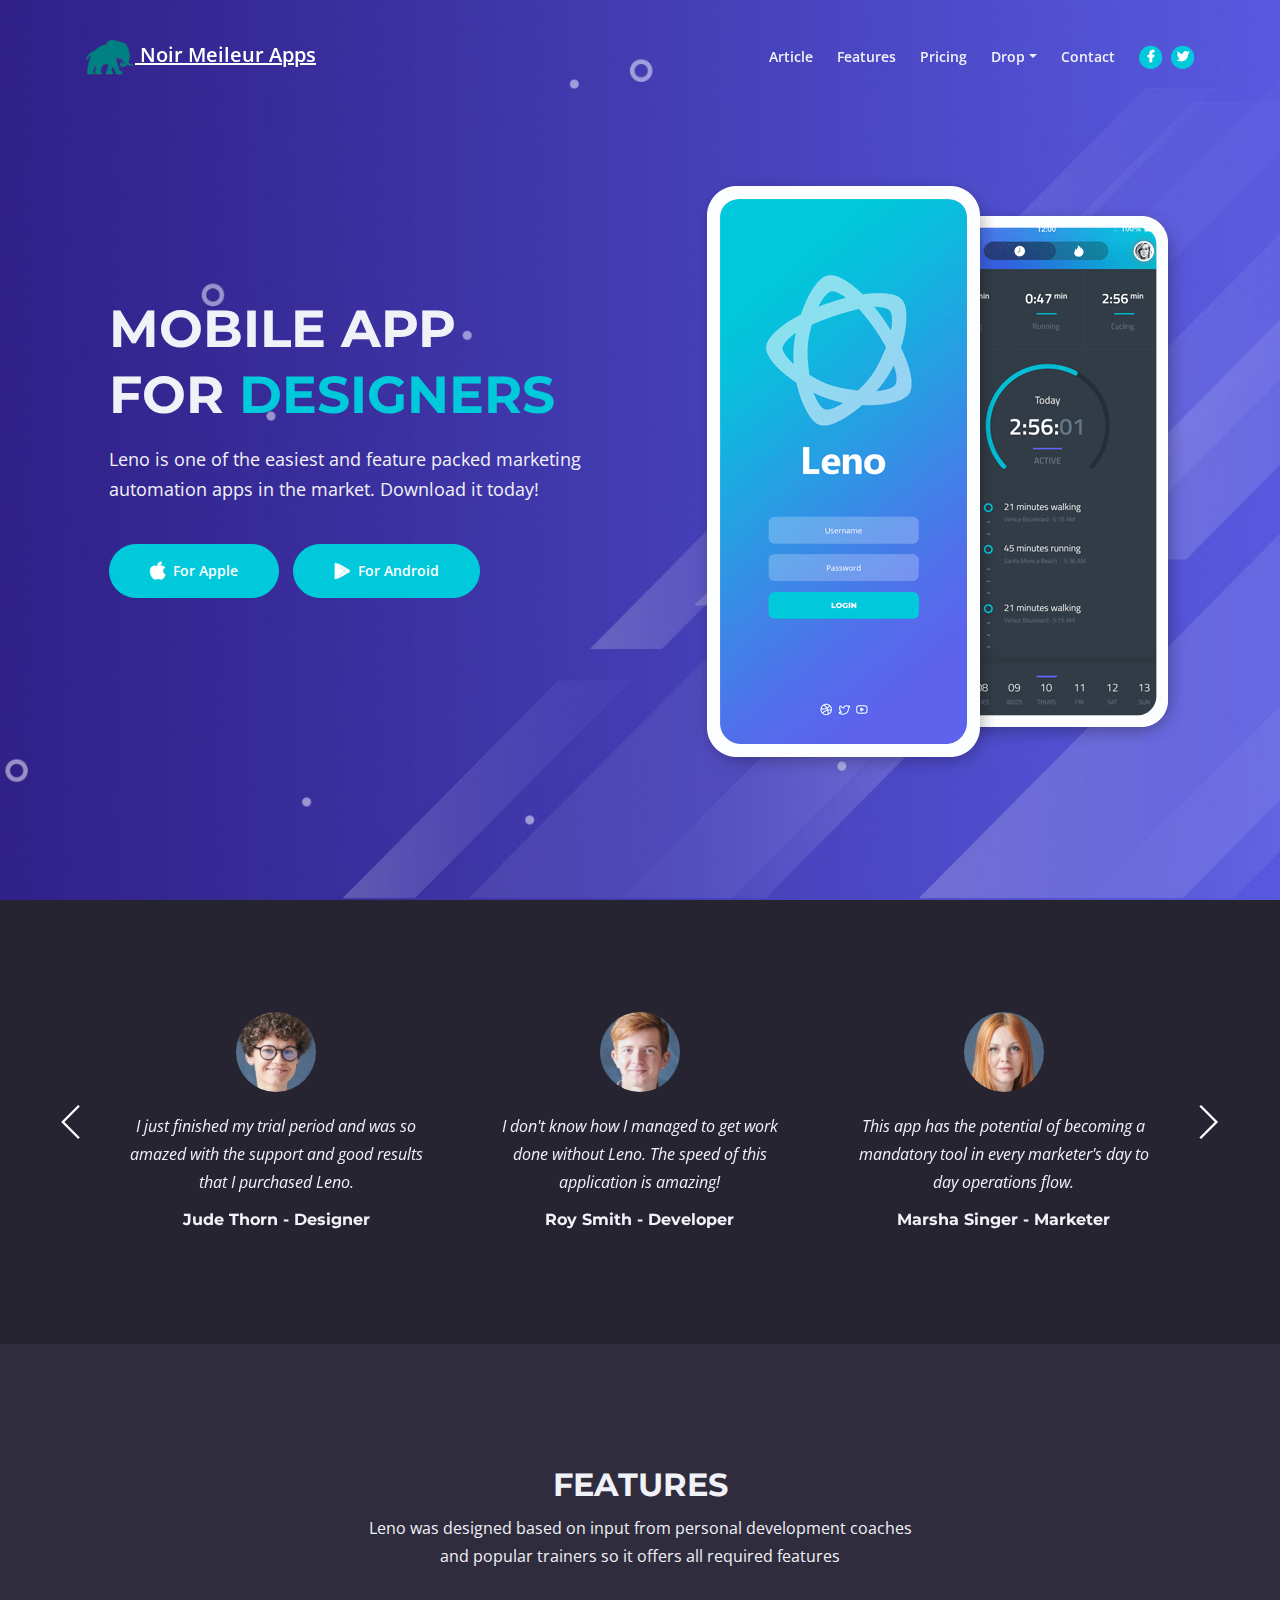
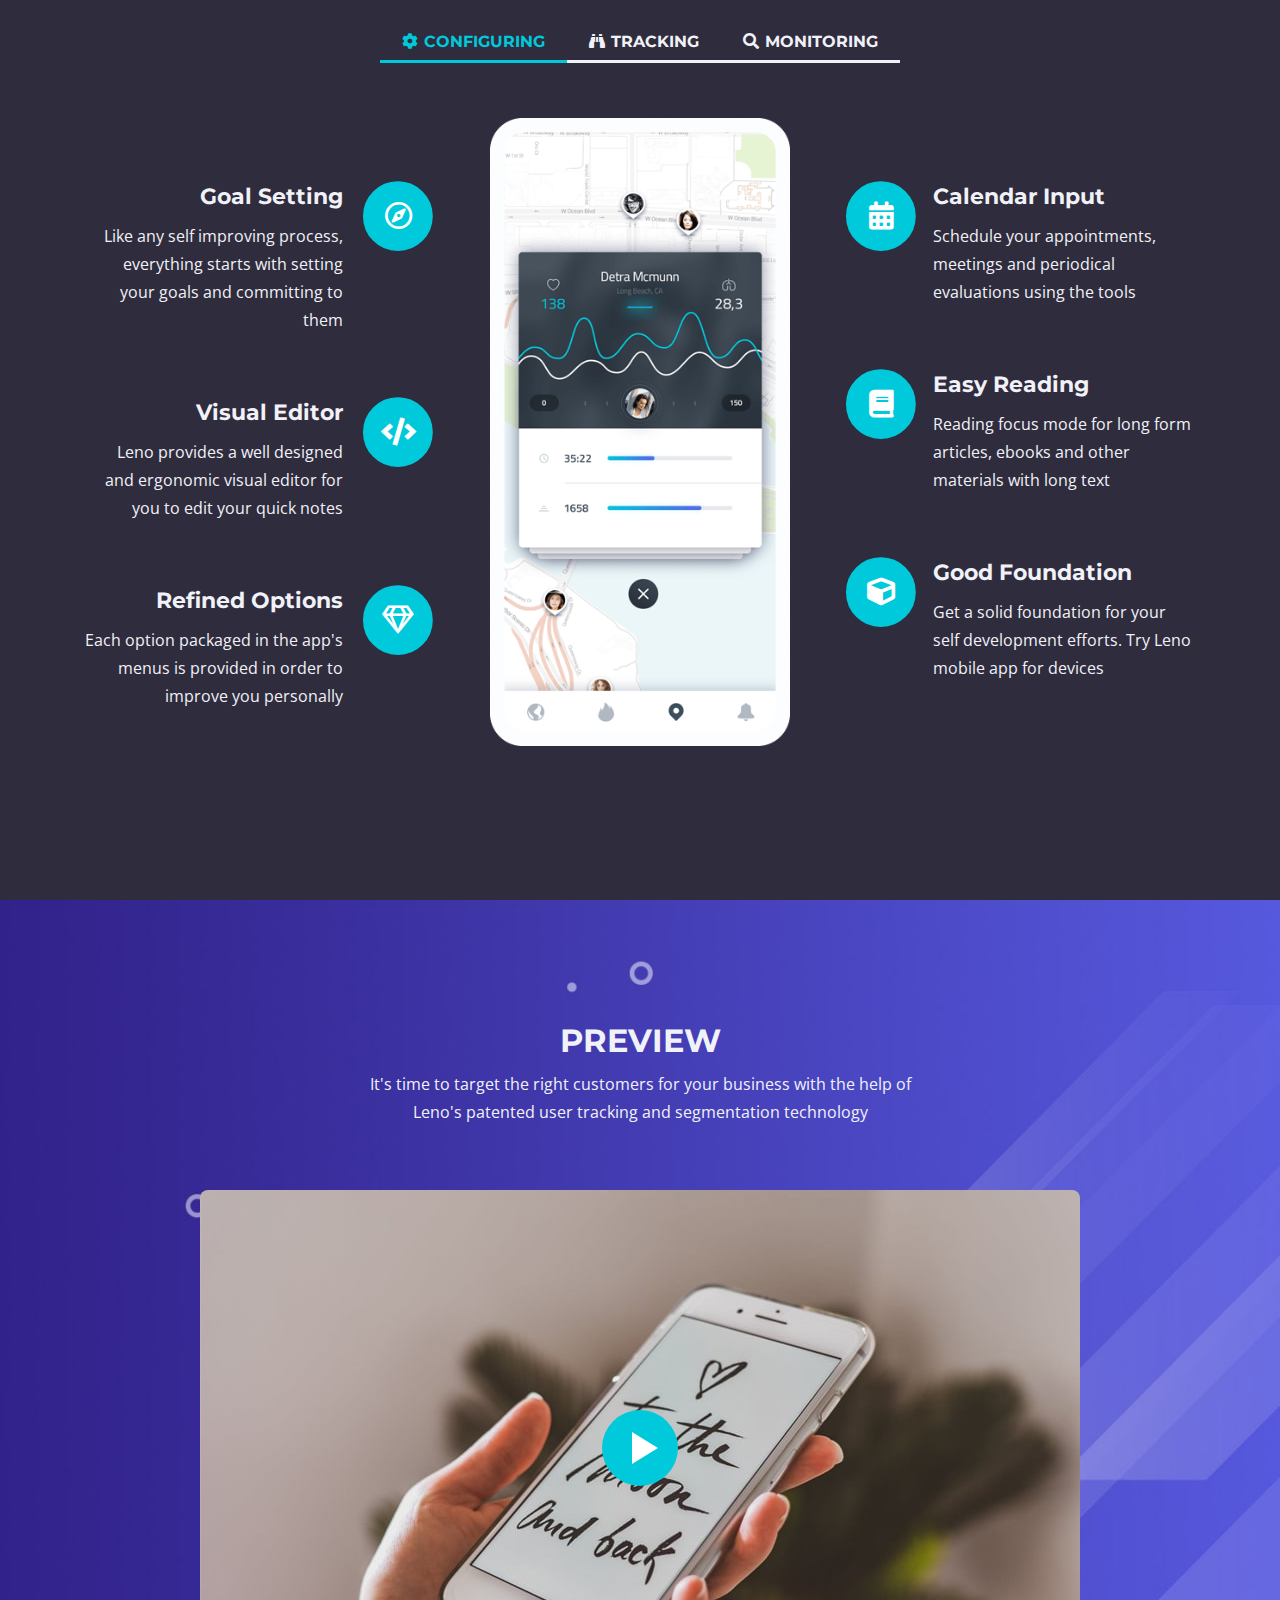
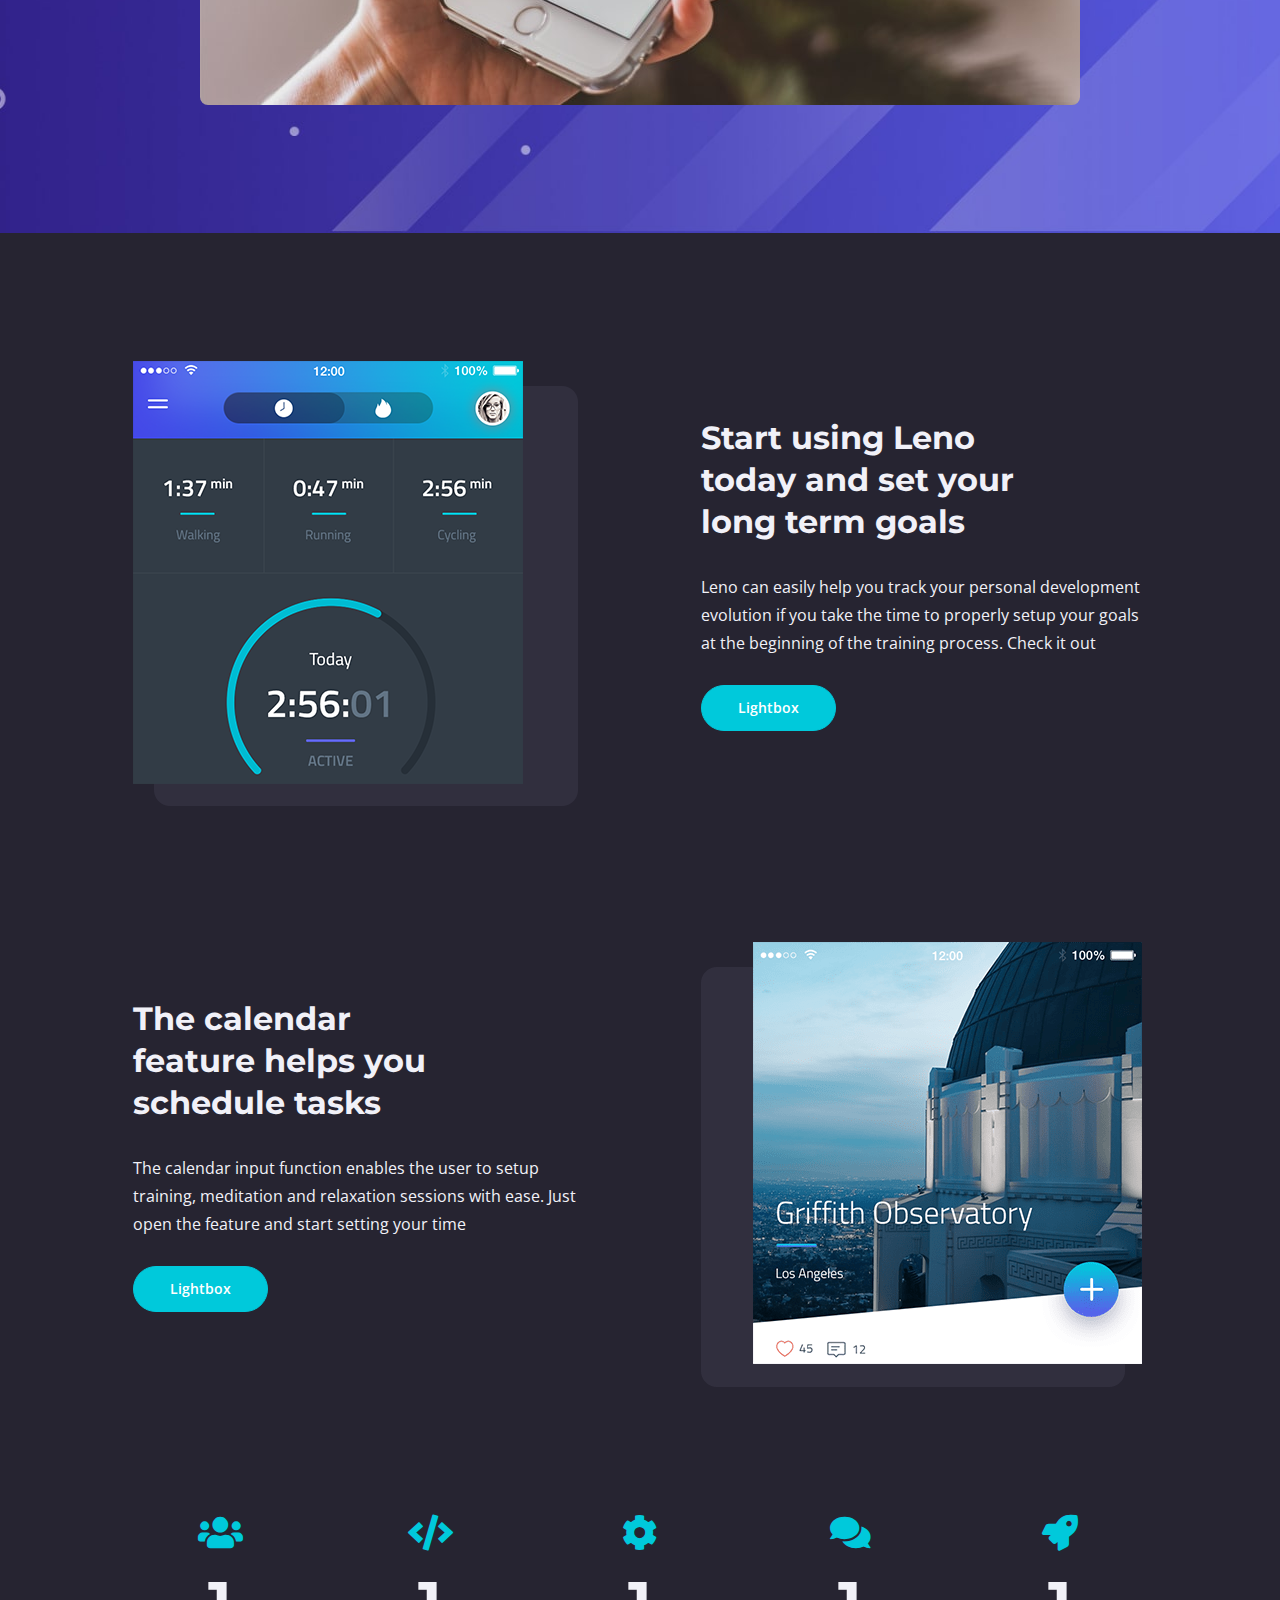
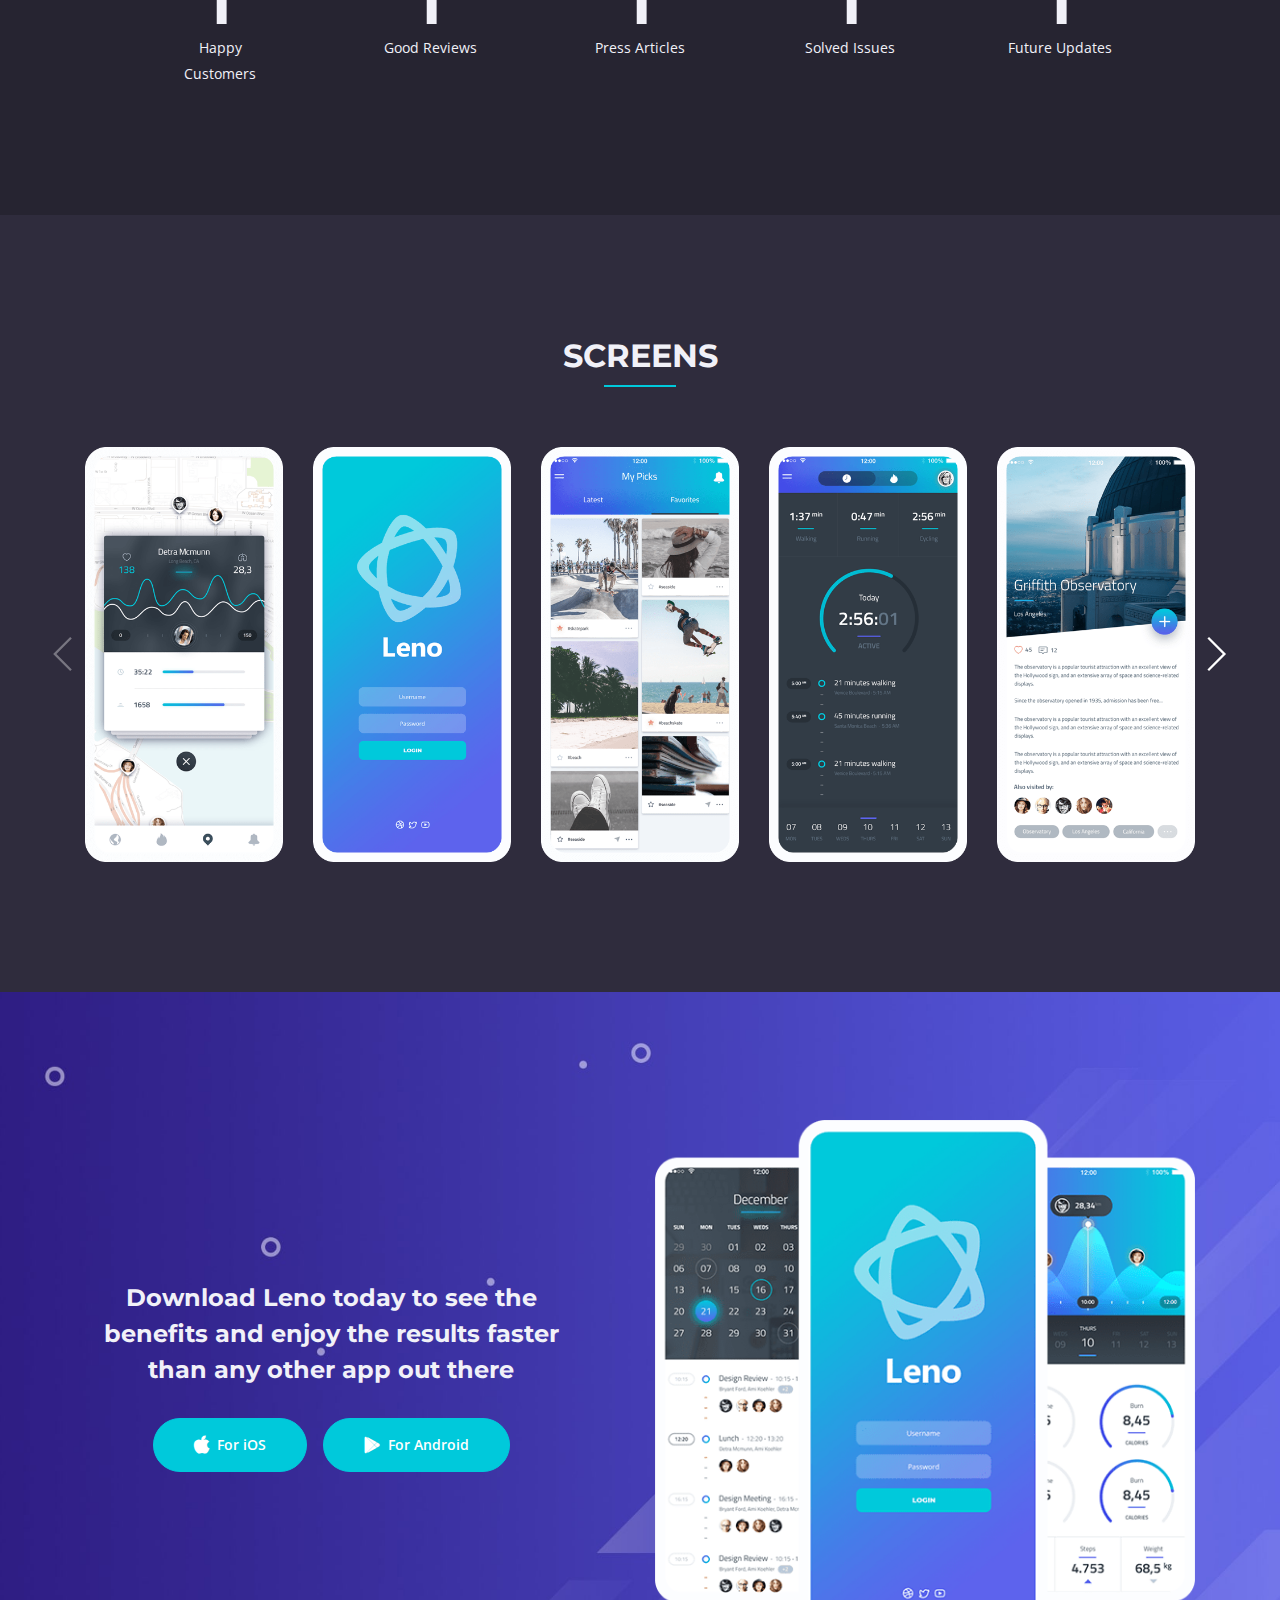
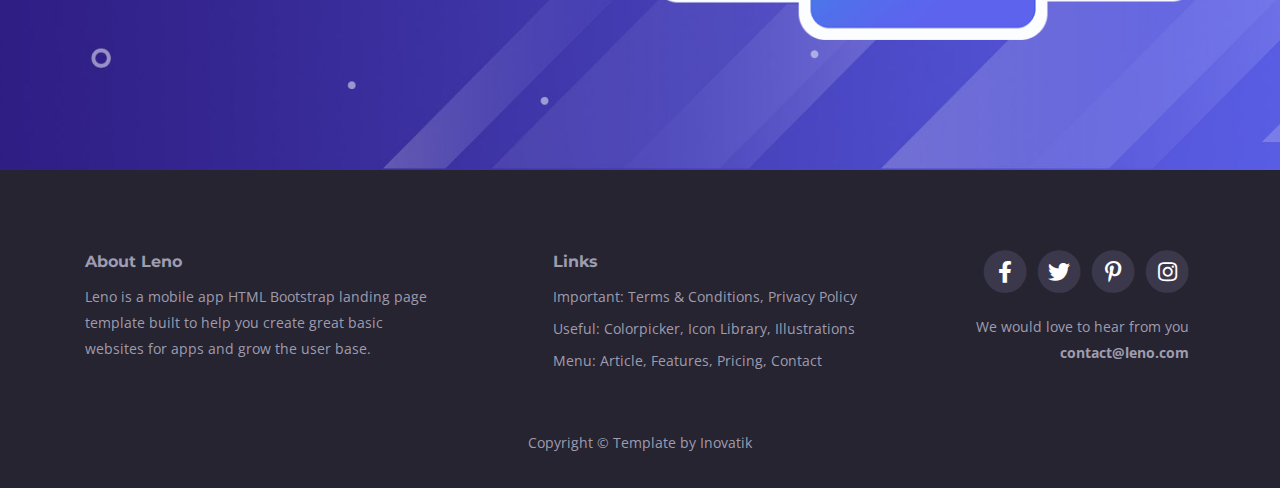
==== commit 0d1d64f6: "Add Favicons" ====
--- a/index.html
+++ b/index.html
@@ -2,49 +2,65 @@
 <html lang="en">
 
 <!-- Mirrored from inovatik.com/leno/index.html by HTTrack Website Copier/3.x [XR&CO'2014], Sun, 28 Mar 2021 18:27:25 GMT -->
+
 <head>
     <meta charset="utf-8">
     <meta name="viewport" content="width=device-width, initial-scale=1, shrink-to-fit=no">
-    
+
     <!-- SEO Meta Tags -->
-    <meta name="description" content="Leno is a mobile app landing page template made with HTML and Bootstrap to help you present mobile apps to the online audience and convince visitors to download from the app stores">
-    <meta name="author" content="Inovatik">
+    <meta name="description" content="Noir Meilleur Apps : All apps lovely developed by Kokou AGBAVON and his team.">
+    <meta name="author" content="bienvenuelisis">
 
     <!-- OG Meta Tags to improve the way the post looks when you share the page on LinkedIn, Facebook, Google+ -->
-	<meta property="og:site_name" content="" /> <!-- website name -->
-	<meta property="og:site" content="" /> <!-- website link -->
-	<meta property="og:title" content=""/> <!-- title shown in the actual shared post -->
-	<meta property="og:description" content="" /> <!-- description shown in the actual shared post -->
-	<meta property="og:image" content="" /> <!-- image link, make sure it's jpg -->
-	<meta property="og:url" content="" /> <!-- where do you want your post to link to -->
-	<meta property="og:type" content="article" />
+    <meta property="og:site_name" content="Noir Meilleur Apps" /> <!-- website name -->
+    <meta property="og:site" content="https://apps.noirmeilleur.com/" /> <!-- website link -->
+    <meta property="og:title" content="Noir Meilleur Apps" /> <!-- title shown in the actual shared post -->
+    <meta property="og:description"
+        content="Noir Meilleur Apps : All apps lovely developed by Kokou AGBAVON and his team." />
+    <!-- description shown in the actual shared post -->
+    <meta property="og:image" content="/icons/logo.png" /> <!-- image link, make sure it's jpg -->
+    <meta property="og:url" content="https://apps.noirmeilleur.com/" /> <!-- where do you want your post to link to -->
+    <meta property="og:type" content="article" />
 
     <!-- Webpage Title -->
-    <title>Leno - Mobile App Landing Page Template</title>
-    
+    <title>Noir Meilleur Apps</title>
+
     <!-- Styles -->
-    <link href="https://fonts.googleapis.com/css2?family=Open+Sans:ital,wght@0,400;0,600;0,700;1,400&amp;display=swap" rel="stylesheet">
+    <link href="https://fonts.googleapis.com/css2?family=Open+Sans:ital,wght@0,400;0,600;0,700;1,400&amp;display=swap"
+        rel="stylesheet">
     <link href="https://fonts.googleapis.com/css2?family=Montserrat:wght@700&amp;display=swap" rel="stylesheet">
     <link href="css/bootstrap.css" rel="stylesheet">
     <link href="css/fontawesome-all.css" rel="stylesheet">
     <link href="css/swiper.css" rel="stylesheet">
-	<link href="css/magnific-popup.css" rel="stylesheet">
-	<link href="css/styles.css" rel="stylesheet">
-	
-	<!-- Favicon  -->
-    <link rel="icon" href="images/favicon.png">
+    <link href="css/magnific-popup.css" rel="stylesheet">
+    <link href="css/styles.css" rel="stylesheet">
+
+    <!-- Favicon  -->
+    <link rel="apple-touch-icon" sizes="180x180" href="/icons/apple-touch-icon.png">
+    <link rel="icon" type="image/png" sizes="32x32" href="/icons/favicon-32x32.png">
+    <link rel="icon" type="image/png" sizes="194x194" href="/icons/favicon-194x194.png">
+    <link rel="icon" type="image/png" sizes="192x192" href="/icons/android-chrome-192x192.png">
+    <link rel="icon" type="image/png" sizes="16x16" href="/icons/favicon-16x16.png">
+    <link rel="manifest" href="/icons/site.webmanifest">
+    <link rel="mask-icon" href="/icons/safari-pinned-tab.svg" color="#ff0000">
+    <link rel="shortcut icon" href="/icons/favicon.ico">
+    <meta name="msapplication-TileColor" content="#00aba9">
+    <meta name="msapplication-TileImage" content="/icons/mstile-144x144.png">
+    <meta name="msapplication-config" content="/icons/browserconfig.xml">
+    <meta name="theme-color" content="#ffffff">
 </head>
+
 <body data-spy="scroll" data-target=".fixed-top">
-    
+
     <!-- Navigation -->
     <nav class="navbar navbar-expand-lg fixed-top navbar-dark">
         <div class="container">
-            
+
             <!-- Text Logo - Use this if you don't have a graphic logo -->
             <!-- <a class="navbar-brand logo-text page-scroll" href="index.html">Leno</a> -->
 
             <!-- Image Logo -->
-            <a class="navbar-brand logo-image" href="index.html"><img src="images/logo.svg" alt="alternative"></a> 
+            <a class="navbar-brand logo-image" href="index.html"><img src="icons/logo.png" alt="alternative"> Noir Meileur Apps </a>
 
             <button class="navbar-toggler p-0 border-0" type="button" data-toggle="offcanvas">
                 <span class="navbar-toggler-icon"></span>
@@ -53,7 +69,8 @@
             <div class="navbar-collapse offcanvas-collapse" id="navbarsExampleDefault">
                 <ul class="navbar-nav ml-auto">
                     <li class="nav-item">
-                        <a class="nav-link page-scroll" href="article.html">Article <span class="sr-only">(current)</span></a>
+                        <a class="nav-link page-scroll" href="article.html">Article <span
+                                class="sr-only">(current)</span></a>
                     </li>
                     <li class="nav-item">
                         <a class="nav-link page-scroll" href="features.html">Features</a>
@@ -62,7 +79,8 @@
                         <a class="nav-link page-scroll" href="pricing.html">Pricing</a>
                     </li>
                     <li class="nav-item dropdown">
-                        <a class="nav-link dropdown-toggle" href="#" id="dropdown01" data-toggle="dropdown" aria-haspopup="true" aria-expanded="false">Drop</a>
+                        <a class="nav-link dropdown-toggle" href="#" id="dropdown01" data-toggle="dropdown"
+                            aria-haspopup="true" aria-expanded="false">Drop</a>
                         <div class="dropdown-menu" aria-labelledby="dropdown01">
                             <a class="dropdown-item page-scroll" href="terms.html">Terms Conditions</a>
                             <div class="dropdown-divider"></div>
@@ -100,7 +118,8 @@
                 <div class="col-lg-6">
                     <div class="text-container">
                         <h1>MOBILE APP <br>FOR <span id="js-rotating">DESIGNERS, MARKETERS, DEVELOPERS</span></h1>
-                        <p class="p-large">Leno is one of the easiest and feature packed marketing automation apps in the market. Download it today!</p>
+                        <p class="p-large">Leno is one of the easiest and feature packed marketing automation apps in
+                            the market. Download it today!</p>
                         <a class="btn-solid-lg" href="#your-link"><i class="fab fa-apple"></i>For Apple</a>
                         <a class="btn-solid-lg" href="#your-link"><i class="fab fa-google-play"></i>For Android</a>
                     </div> <!-- end of text-container -->
@@ -124,86 +143,93 @@
                     <div class="slider-container">
                         <div class="swiper-container card-slider">
                             <div class="swiper-wrapper">
-                                
+
                                 <!-- Slide -->
                                 <div class="swiper-slide">
                                     <div class="card">
                                         <img class="card-image" src="images/testimonial-1.jpg" alt="alternative">
                                         <div class="card-body">
-                                            <p class="testimonial-text">I just finished my trial period and was so amazed with the support and good results that I purchased Leno.</p>
+                                            <p class="testimonial-text">I just finished my trial period and was so
+                                                amazed with the support and good results that I purchased Leno.</p>
                                             <p class="testimonial-author">Jude Thorn - Designer</p>
                                         </div>
                                     </div>
                                 </div> <!-- end of swiper-slide -->
                                 <!-- end of slide -->
-        
+
                                 <!-- Slide -->
                                 <div class="swiper-slide">
                                     <div class="card">
                                         <img class="card-image" src="images/testimonial-2.jpg" alt="alternative">
                                         <div class="card-body">
-                                            <p class="testimonial-text">I don't know how I managed to get work done without Leno. The speed of this application is amazing!</p>
+                                            <p class="testimonial-text">I don't know how I managed to get work done
+                                                without Leno. The speed of this application is amazing!</p>
                                             <p class="testimonial-author">Roy Smith - Developer</p>
                                         </div>
-                                    </div>        
+                                    </div>
                                 </div> <!-- end of swiper-slide -->
                                 <!-- end of slide -->
-        
+
                                 <!-- Slide -->
                                 <div class="swiper-slide">
                                     <div class="card">
                                         <img class="card-image" src="images/testimonial-3.jpg" alt="alternative">
                                         <div class="card-body">
-                                            <p class="testimonial-text">This app has the potential of becoming a mandatory tool in every marketer's day to day operations flow.</p>
+                                            <p class="testimonial-text">This app has the potential of becoming a
+                                                mandatory tool in every marketer's day to day operations flow.</p>
                                             <p class="testimonial-author">Marsha Singer - Marketer</p>
                                         </div>
-                                    </div>        
+                                    </div>
                                 </div> <!-- end of swiper-slide -->
                                 <!-- end of slide -->
-        
+
                                 <!-- Slide -->
                                 <div class="swiper-slide">
                                     <div class="card">
                                         <img class="card-image" src="images/testimonial-4.jpg" alt="alternative">
                                         <div class="card-body">
-                                            <p class="testimonial-text">Searching for a great marketing automation app was difficult but thankfully I found Leno.</p>
+                                            <p class="testimonial-text">Searching for a great marketing automation app
+                                                was difficult but thankfully I found Leno.</p>
                                             <p class="testimonial-author">Tim Shaw - Designer</p>
                                         </div>
                                     </div>
                                 </div> <!-- end of swiper-slide -->
                                 <!-- end of slide -->
-        
+
                                 <!-- Slide -->
                                 <div class="swiper-slide">
                                     <div class="card">
                                         <img class="card-image" src="images/testimonial-5.jpg" alt="alternative">
                                         <div class="card-body">
-                                            <p class="testimonial-text">Leno's support team is amazing. They've helped me with some issues and I am so grateful for their fast response.</p>
+                                            <p class="testimonial-text">Leno's support team is amazing. They've helped
+                                                me with some issues and I am so grateful for their fast response.</p>
                                             <p class="testimonial-author">Lindsay Spice - Marketer</p>
                                         </div>
-                                    </div>        
+                                    </div>
                                 </div> <!-- end of swiper-slide -->
                                 <!-- end of slide -->
-        
+
                                 <!-- Slide -->
                                 <div class="swiper-slide">
                                     <div class="card">
                                         <img class="card-image" src="images/testimonial-6.jpg" alt="alternative">
                                         <div class="card-body">
-                                            <p class="testimonial-text">Who would have thought that Leno can provide such amazing results in just a few weeks with an easy learning curve.</p>
+                                            <p class="testimonial-text">Who would have thought that Leno can provide
+                                                such amazing results in just a few weeks with an easy learning curve.
+                                            </p>
                                             <p class="testimonial-author">Ann Blake - Developer</p>
                                         </div>
-                                    </div>        
+                                    </div>
                                 </div> <!-- end of swiper-slide -->
                                 <!-- end of slide -->
-                            
+
                             </div> <!-- end of swiper-wrapper -->
-        
+
                             <!-- Add Arrows -->
                             <div class="swiper-button-next"></div>
                             <div class="swiper-button-prev"></div>
                             <!-- end of add arrows -->
-        
+
                         </div> <!-- end of swiper-container -->
                     </div> <!-- end of slider-container -->
                     <!-- end of card slider -->
@@ -221,7 +247,8 @@
             <div class="row">
                 <div class="col-lg-12">
                     <h2 class="h2-heading">FEATURES</h2>
-                    <div class="p-heading">Leno was designed based on input from personal development coaches and popular trainers so it offers all required features</div>
+                    <div class="p-heading">Leno was designed based on input from personal development coaches and
+                        popular trainers so it offers all required features</div>
                 </div> <!-- end of col -->
             </div> <!-- end of row -->
             <div class="row">
@@ -229,13 +256,16 @@
                 <!-- Tabs Links -->
                 <ul class="nav nav-tabs" id="templateTabs" role="tablist">
                     <li class="nav-item">
-                        <a class="nav-link active" id="nav-tab-1" data-toggle="tab" href="#tab-1" role="tab" aria-controls="tab-1" aria-selected="true"><i class="fas fa-cog"></i>CONFIGURING</a>
+                        <a class="nav-link active" id="nav-tab-1" data-toggle="tab" href="#tab-1" role="tab"
+                            aria-controls="tab-1" aria-selected="true"><i class="fas fa-cog"></i>CONFIGURING</a>
                     </li>
                     <li class="nav-item">
-                        <a class="nav-link" id="nav-tab-2" data-toggle="tab" href="#tab-2" role="tab" aria-controls="tab-2" aria-selected="false"><i class="fas fa-binoculars"></i>TRACKING</a>
+                        <a class="nav-link" id="nav-tab-2" data-toggle="tab" href="#tab-2" role="tab"
+                            aria-controls="tab-2" aria-selected="false"><i class="fas fa-binoculars"></i>TRACKING</a>
                     </li>
                     <li class="nav-item">
-                        <a class="nav-link" id="nav-tab-3" data-toggle="tab" href="#tab-3" role="tab" aria-controls="tab-3" aria-selected="false"><i class="fas fa-search"></i>MONITORING</a>
+                        <a class="nav-link" id="nav-tab-3" data-toggle="tab" href="#tab-3" role="tab"
+                            aria-controls="tab-3" aria-selected="false"><i class="fas fa-search"></i>MONITORING</a>
                     </li>
                 </ul>
                 <!-- end of tabs links -->
@@ -243,12 +273,12 @@
 
                 <!-- Tabs Content-->
                 <div class="tab-content" id="templateTabsContent">
-                    
+
                     <!-- Tab -->
                     <div class="tab-pane fade show active" id="tab-1" role="tabpanel" aria-labelledby="tab-1">
                         <div class="container">
                             <div class="row">
-                                
+
                                 <!-- Icon Cards Pane -->
                                 <div class="col-lg-4">
                                     <ul class="list-unstyled li-space-lg first">
@@ -259,7 +289,8 @@
                                             </span>
                                             <div class="media-body">
                                                 <h4>Goal Setting</h4>
-                                                <p>Like any self improving process, everything starts with setting your goals and committing to them</p>
+                                                <p>Like any self improving process, everything starts with setting your
+                                                    goals and committing to them</p>
                                             </div>
                                         </li>
                                         <li class="media">
@@ -269,7 +300,8 @@
                                             </span>
                                             <div class="media-body">
                                                 <h4>Visual Editor</h4>
-                                                <p>Leno provides a well designed and ergonomic visual editor for you to edit your quick notes</p>
+                                                <p>Leno provides a well designed and ergonomic visual editor for you to
+                                                    edit your quick notes</p>
                                             </div>
                                         </li>
                                         <li class="media">
@@ -279,7 +311,8 @@
                                             </span>
                                             <div class="media-body">
                                                 <h4>Refined Options</h4>
-                                                <p>Each option packaged in the app's menus is provided in order to improve you personally</p>
+                                                <p>Each option packaged in the app's menus is provided in order to
+                                                    improve you personally</p>
                                             </div>
                                         </li>
                                     </ul>
@@ -291,7 +324,7 @@
                                     <img class="img-fluid" src="images/features-smartphone-1.png" alt="alternative">
                                 </div> <!-- end of col -->
                                 <!-- end of image pane -->
-                                
+
                                 <!-- Icon Cards Pane -->
                                 <div class="col-lg-4">
                                     <ul class="list-unstyled li-space-lg">
@@ -302,7 +335,8 @@
                                             </span>
                                             <div class="media-body">
                                                 <h4>Calendar Input</h4>
-                                                <p>Schedule your appointments, meetings and periodical evaluations using the tools</p>
+                                                <p>Schedule your appointments, meetings and periodical evaluations using
+                                                    the tools</p>
                                             </div>
                                         </li>
                                         <li class="media">
@@ -312,7 +346,8 @@
                                             </span>
                                             <div class="media-body">
                                                 <h4>Easy Reading</h4>
-                                                <p>Reading focus mode for long form articles, ebooks and other materials with long text</p>
+                                                <p>Reading focus mode for long form articles, ebooks and other materials
+                                                    with long text</p>
                                             </div>
                                         </li>
                                         <li class="media">
@@ -322,10 +357,11 @@
                                             </span>
                                             <div class="media-body">
                                                 <h4>Good Foundation</h4>
-                                                <p>Get a solid foundation for your self development efforts. Try Leno mobile app for devices</p>
-                                            </div>
-                                        </li>
-                                    </ul> 
+                                                <p>Get a solid foundation for your self development efforts. Try Leno
+                                                    mobile app for devices</p>
+                                            </div>
+                                        </li>
+                                    </ul>
                                 </div> <!-- end of col -->
                                 <!-- end of icon cards pane -->
 
@@ -344,11 +380,13 @@
                                     <img class="img-fluid" src="images/features-smartphone-2.png" alt="alternative">
                                 </div> <!-- end of col -->
                                 <!-- end of image pane -->
-                                
+
                                 <!-- Text And Icon Cards Area -->
                                 <div class="col-lg-8">
                                     <h3>Track Result Based On Your</h3>
-                                    <p class="sub-heading">After you've configured the app and settled on the data gathering techniques you can start the information trackers and begin collecting those long awaited interesting details.</p>
+                                    <p class="sub-heading">After you've configured the app and settled on the data
+                                        gathering techniques you can start the information trackers and begin collecting
+                                        those long awaited interesting details.</p>
                                     <ul class="list-unstyled li-space-lg first">
                                         <li class="media">
                                             <span class="fa-stack">
@@ -357,7 +395,8 @@
                                             </span>
                                             <div class="media-body">
                                                 <h4>Good Foundation</h4>
-                                                <p>Get a solid foundation for your self development efforts. Try Leno mobile app now</p>
+                                                <p>Get a solid foundation for your self development efforts. Try Leno
+                                                    mobile app now</p>
                                             </div>
                                         </li>
                                         <li class="media">
@@ -367,7 +406,8 @@
                                             </span>
                                             <div class="media-body">
                                                 <h4>Easy Reading</h4>
-                                                <p>Reading focus mode for long form articles, ebooks and other materials with long text</p>
+                                                <p>Reading focus mode for long form articles, ebooks and other materials
+                                                    with long text</p>
                                             </div>
                                         </li>
                                         <li class="media">
@@ -377,7 +417,8 @@
                                             </span>
                                             <div class="media-body">
                                                 <h4>Goal Setting</h4>
-                                                <p>Like any self improving process, everything starts with setting goals and comiting</p>
+                                                <p>Like any self improving process, everything starts with setting goals
+                                                    and comiting</p>
                                             </div>
                                         </li>
                                     </ul>
@@ -389,7 +430,8 @@
                                             </span>
                                             <div class="media-body">
                                                 <h4>Calendar Input</h4>
-                                                <p>Schedule your appointments, meetings and periodical evaluations using the tools</p>
+                                                <p>Schedule your appointments, meetings and periodical evaluations using
+                                                    the tools</p>
                                             </div>
                                         </li>
                                         <li class="media">
@@ -399,7 +441,8 @@
                                             </span>
                                             <div class="media-body">
                                                 <h4>Visual Editor</h4>
-                                                <p>Leno provides a well designed and ergonomic visual editor for you to edit your notes</p>
+                                                <p>Leno provides a well designed and ergonomic visual editor for you to
+                                                    edit your notes</p>
                                             </div>
                                         </li>
                                         <li class="media">
@@ -409,7 +452,8 @@
                                             </span>
                                             <div class="media-body">
                                                 <h4>Refined Options</h4>
-                                                <p>Each option packaged in the app's menus is provided in order to improve you personally</p>
+                                                <p>Each option packaged in the app's menus is provided in order to
+                                                    improve you personally</p>
                                             </div>
                                         </li>
                                     </ul>
@@ -436,7 +480,8 @@
                                             </span>
                                             <div class="media-body">
                                                 <h4>Good Foundation</h4>
-                                                <p>Get a solid foundation for your self development efforts. Try Leno mobile app today</p>
+                                                <p>Get a solid foundation for your self development efforts. Try Leno
+                                                    mobile app today</p>
                                             </div>
                                         </li>
                                         <li class="media">
@@ -446,7 +491,8 @@
                                             </span>
                                             <div class="media-body">
                                                 <h4>Easy Reading</h4>
-                                                <p>Reading focus mode for long form articles, ebooks and other materials with long text</p>
+                                                <p>Reading focus mode for long form articles, ebooks and other materials
+                                                    with long text</p>
                                             </div>
                                         </li>
                                         <li class="media">
@@ -456,7 +502,8 @@
                                             </span>
                                             <div class="media-body">
                                                 <h4>Goal Setting</h4>
-                                                <p>Like any self improving process, everything starts with setting your goals and comiting</p>
+                                                <p>Like any self improving process, everything starts with setting your
+                                                    goals and comiting</p>
                                             </div>
                                         </li>
                                     </ul>
@@ -468,7 +515,8 @@
                                             </span>
                                             <div class="media-body">
                                                 <h4>Calendar Input</h4>
-                                                <p>Schedule your appointments, meetings and periodical evaluations using the tools</p>
+                                                <p>Schedule your appointments, meetings and periodical evaluations using
+                                                    the tools</p>
                                             </div>
                                         </li>
                                         <li class="media">
@@ -478,7 +526,8 @@
                                             </span>
                                             <div class="media-body">
                                                 <h4>Visual Editor</h4>
-                                                <p>Leno provides a well designed and ergonomic visual editor for you to edit your notes</p>
+                                                <p>Leno provides a well designed and ergonomic visual editor for you to
+                                                    edit your notes</p>
                                             </div>
                                         </li>
                                         <li class="media">
@@ -488,12 +537,15 @@
                                             </span>
                                             <div class="media-body">
                                                 <h4>Refined Options</h4>
-                                                <p>Each option packaged in the app's menus is provided in order to improve you personally</p>
+                                                <p>Each option packaged in the app's menus is provided in order to
+                                                    improve you personally</p>
                                             </div>
                                         </li>
                                     </ul>
                                     <h3>Monitoring Tools Evaluation</h3>
-                                    <p class="sub-heading">Monitor the evolution of your finances and health state using tools integrated in Leno. The generated real time reports can be filtered based on any desired criteria.</p>
+                                    <p class="sub-heading">Monitor the evolution of your finances and health state using
+                                        tools integrated in Leno. The generated real time reports can be filtered based
+                                        on any desired criteria.</p>
                                 </div> <!-- end of col -->
                                 <!-- end of text and icon cards area -->
 
@@ -502,7 +554,7 @@
                                     <img class="img-fluid" src="images/features-smartphone-3.png" alt="alternative">
                                 </div> <!-- end of col -->
                                 <!-- end of image pane -->
-                                    
+
                             </div> <!-- end of row -->
                         </div> <!-- end of container -->
                     </div><!-- end of tab-pane -->
@@ -511,8 +563,8 @@
                 </div> <!-- end of tab-content -->
                 <!-- end of tabs content -->
 
-            </div> <!-- end of row --> 
-        </div> <!-- end of container --> 
+            </div> <!-- end of row -->
+        </div> <!-- end of container -->
     </div> <!-- end of tabs -->
     <!-- end of features -->
 
@@ -523,7 +575,8 @@
             <div class="row">
                 <div class="col-lg-12">
                     <h2 class="h2-heading">PREVIEW</h2>
-                    <div class="p-heading">It's time to target the right customers for your business with the help of Leno's patented user tracking and segmentation technology</div>
+                    <div class="p-heading">It's time to target the right customers for your business with the help of
+                        Leno's patented user tracking and segmentation technology</div>
                 </div> <!-- end of col -->
             </div> <!-- end of row -->
             <div class="row">
@@ -532,7 +585,8 @@
                     <!-- Video Preview -->
                     <div class="image-container">
                         <div class="video-wrapper">
-                            <a class="popup-youtube" href="https://www.youtube.com/watch?v=fLCjQJCekTs" data-effect="fadeIn">
+                            <a class="popup-youtube" href="https://www.youtube.com/watch?v=fLCjQJCekTs"
+                                data-effect="fadeIn">
                                 <img class="img-fluid" src="images/video-frame.jpg" alt="alternative">
                                 <span class="video-play-button">
                                     <span></span>
@@ -561,7 +615,8 @@
                 <div class="col-lg-6">
                     <div class="text-container">
                         <h2>Start using Leno today and set your long term goals</h2>
-                        <p>Leno can easily help you track your personal development evolution if you take the time to properly setup your goals at the beginning of the training process. Check it out</p>
+                        <p>Leno can easily help you track your personal development evolution if you take the time to
+                            properly setup your goals at the beginning of the training process. Check it out</p>
                         <a class="btn-solid-reg popup-with-move-anim" href="#details-1-lightbox">Lightbox</a>
                     </div> <!-- end of text-container -->
                 </div> <!-- end of col -->
@@ -573,40 +628,48 @@
 
     <!-- Details 1 Lightbox -->
     <!-- Lightbox -->
-	<div id="details-1-lightbox" class="lightbox-basic zoom-anim-dialog mfp-hide">
+    <div id="details-1-lightbox" class="lightbox-basic zoom-anim-dialog mfp-hide">
         <div class="row">
             <button title="Close (Esc)" type="button" class="mfp-close x-button">×</button>
-			<div class="col-lg-8">
+            <div class="col-lg-8">
                 <div class="image-container">
                     <img class="img-fluid" src="images/details-1-lightbox.jpg" alt="alternative">
                 </div> <!-- end of image-container -->
-			</div> <!-- end of col -->
-			<div class="col-lg-4">
+            </div> <!-- end of col -->
+            <div class="col-lg-4">
                 <h3>Goals Setting</h3>
-				<hr>
-                <p>The app can easily help you track your personal development evolution if you take the time to set it up.</p>
+                <hr>
+                <p>The app can easily help you track your personal development evolution if you take the time to set it
+                    up.</p>
                 <h4>User Feedback</h4>
-                <p>This is a great app which can help you save time and make your live easier. And it will help improve your productivity.</p>
+                <p>This is a great app which can help you save time and make your live easier. And it will help improve
+                    your productivity.</p>
                 <ul class="list-unstyled li-space-lg">
                     <li class="media">
-                        <i class="fas fa-check"></i><div class="media-body">Splash screen panel</div>
+                        <i class="fas fa-check"></i>
+                        <div class="media-body">Splash screen panel</div>
                     </li>
                     <li class="media">
-                        <i class="fas fa-check"></i><div class="media-body">Statistics graph report</div>
+                        <i class="fas fa-check"></i>
+                        <div class="media-body">Statistics graph report</div>
                     </li>
                     <li class="media">
-                        <i class="fas fa-check"></i><div class="media-body">Events calendar layout</div>
+                        <i class="fas fa-check"></i>
+                        <div class="media-body">Events calendar layout</div>
                     </li>
                     <li class="media">
-                        <i class="fas fa-check"></i><div class="media-body">Location details screen</div>
+                        <i class="fas fa-check"></i>
+                        <div class="media-body">Location details screen</div>
                     </li>
                     <li class="media">
-                        <i class="fas fa-check"></i><div class="media-body">Onboarding steps interface</div>
+                        <i class="fas fa-check"></i>
+                        <div class="media-body">Onboarding steps interface</div>
                     </li>
                 </ul>
-                <a class="btn-solid-reg mfp-close page-scroll" href="#header">Download</a> <button class="btn-outline-reg mfp-close as-button" type="button">Back</button>
-			</div> <!-- end of col -->
-		</div> <!-- end of row -->
+                <a class="btn-solid-reg mfp-close page-scroll" href="#header">Download</a> <button
+                    class="btn-outline-reg mfp-close as-button" type="button">Back</button>
+            </div> <!-- end of col -->
+        </div> <!-- end of row -->
     </div> <!-- end of lightbox-basic -->
     <!-- end of lightbox -->
     <!-- end of details 1 lightbox -->
@@ -619,7 +682,8 @@
                 <div class="col-lg-6">
                     <div class="text-container">
                         <h2>The calendar feature helps you schedule tasks</h2>
-                        <p>The calendar input function enables the user to setup training, meditation and relaxation sessions with ease. Just open the feature and start setting your time</p>
+                        <p>The calendar input function enables the user to setup training, meditation and relaxation
+                            sessions with ease. Just open the feature and start setting your time</p>
                         <a class="btn-solid-reg popup-with-move-anim" href="#details-1-lightbox">Lightbox</a>
                     </div> <!-- end of text-container -->
                 </div> <!-- end of col -->
@@ -688,12 +752,12 @@
             </div> <!-- end of row -->
             <div class="row">
                 <div class="col-lg-12">
-                    
+
                     <!-- Image Slider -->
                     <div class="slider-container">
                         <div class="swiper-container image-slider">
                             <div class="swiper-wrapper">
-                                
+
                                 <!-- Slide -->
                                 <div class="swiper-slide">
                                     <a href="images/screenshot-1.png" class="popup-link" data-effect="fadeIn">
@@ -701,7 +765,7 @@
                                     </a>
                                 </div>
                                 <!-- end of slide -->
-                                
+
                                 <!-- Slide -->
                                 <div class="swiper-slide">
                                     <a href="images/screenshot-2.png" class="popup-link" data-effect="fadeIn">
@@ -733,7 +797,7 @@
                                     </a>
                                 </div>
                                 <!-- end of slide -->
-                                
+
                                 <!-- Slide -->
                                 <div class="swiper-slide">
                                     <a href="images/screenshot-6.png" class="popup-link" data-effect="fadeIn">
@@ -773,7 +837,7 @@
                                     </a>
                                 </div>
                                 <!-- end of slide -->
-                                
+
                             </div> <!-- end of swiper-wrapper -->
 
                             <!-- Add Arrows -->
@@ -798,7 +862,8 @@
             <div class="row">
                 <div class="col-lg-6">
                     <div class="text-container">
-                        <h3>Download Leno today to see the benefits and enjoy the results faster than any other app out there</h3>
+                        <h3>Download Leno today to see the benefits and enjoy the results faster than any other app out
+                            there</h3>
                         <a class="btn-solid-lg" href="#your-link"><i class="fab fa-apple"></i>For iOS</a>
                         <a class="btn-solid-lg" href="#your-link"><i class="fab fa-google-play"></i>For Android</a>
                     </div> <!-- end of text-container -->
@@ -821,14 +886,18 @@
                 <div class="col-lg-12">
                     <div class="footer-col first">
                         <h6>About Leno</h6>
-                        <p class="p-small">Leno is a mobile app HTML Bootstrap landing page template built to help you create great basic websites for apps and grow the user base.</p>
+                        <p class="p-small">Leno is a mobile app HTML Bootstrap landing page template built to help you
+                            create great basic websites for apps and grow the user base.</p>
                     </div> <!-- end of footer-col -->
                     <div class="footer-col second">
                         <h6>Links</h6>
                         <ul class="list-unstyled li-space-lg p-small">
-                            <li>Important: <a href="terms.html">Terms & Conditions</a>, <a href="privacy.html">Privacy Policy</a></li>
-                            <li>Useful: <a href="#">Colorpicker</a>, <a href="#">Icon Library</a>, <a href="#">Illustrations</a></li>
-                            <li>Menu: <a href="article.html">Article</a>, <a href="features.html">Features</a>, <a href="pricing.html">Pricing</a>, <a href="contact.html">Contact</a></li>
+                            <li>Important: <a href="terms.html">Terms & Conditions</a>, <a href="privacy.html">Privacy
+                                    Policy</a></li>
+                            <li>Useful: <a href="#">Colorpicker</a>, <a href="#">Icon Library</a>, <a
+                                    href="#">Illustrations</a></li>
+                            <li>Menu: <a href="article.html">Article</a>, <a href="features.html">Features</a>, <a
+                                    href="pricing.html">Pricing</a>, <a href="contact.html">Contact</a></li>
                         </ul>
                     </div> <!-- end of footer-col -->
                     <div class="footer-col third">
@@ -856,12 +925,13 @@
                                 <i class="fab fa-instagram fa-stack-1x"></i>
                             </a>
                         </span>
-                        <p class="p-small">We would love to hear from you <a href="mailto:contact@leno.com"><strong>contact@leno.com</strong></a></p>
+                        <p class="p-small">We would love to hear from you <a
+                                href="mailto:contact@leno.com"><strong>contact@leno.com</strong></a></p>
                     </div> <!-- end of footer-col -->
                 </div> <!-- end of col -->
             </div> <!-- end of row -->
         </div> <!-- end of container -->
-    </div> <!-- end of footer -->  
+    </div> <!-- end of footer -->
     <!-- end of footer -->
 
 
@@ -874,10 +944,10 @@
                 </div> <!-- end of col -->
             </div> <!-- enf of row -->
         </div> <!-- end of container -->
-    </div> <!-- end of copyright --> 
+    </div> <!-- end of copyright -->
     <!-- end of copyright -->
-    
-    	
+
+
     <!-- Scripts -->
     <script src="js/jquery.min.js"></script> <!-- jQuery for Bootstrap's JavaScript plugins -->
     <script src="js/bootstrap.min.js"></script> <!-- Bootstrap framework -->
@@ -889,4 +959,5 @@
 </body>
 
 <!-- Mirrored from inovatik.com/leno/index.html by HTTrack Website Copier/3.x [XR&CO'2014], Sun, 28 Mar 2021 18:27:35 GMT -->
+
 </html>--- a/css/styles.css
+++ b/css/styles.css
@@ -486,8 +486,8 @@
 }
 
 .navbar .logo-image img {
-    width: 6.625rem;
-	height: 2rem;
+    width : 50px;
+    height : 50px;
 }
 
 .navbar .logo-text {
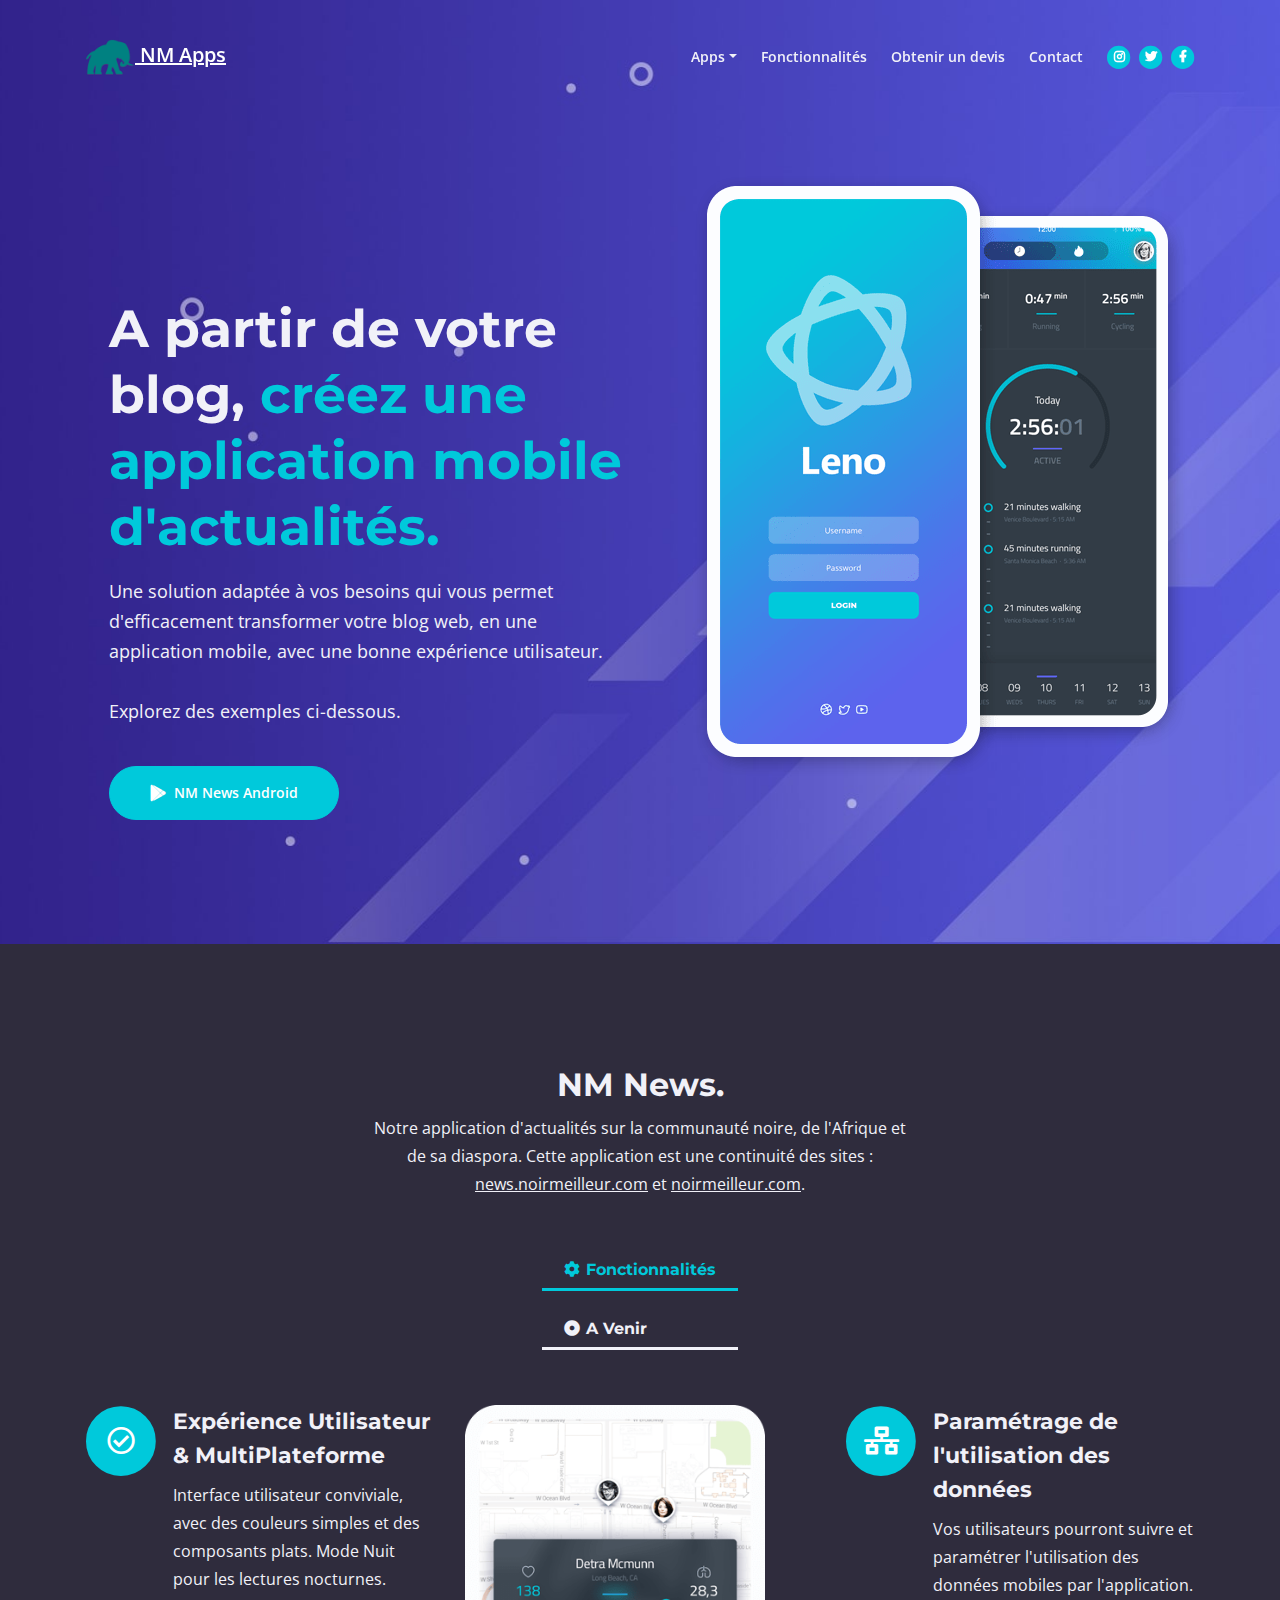
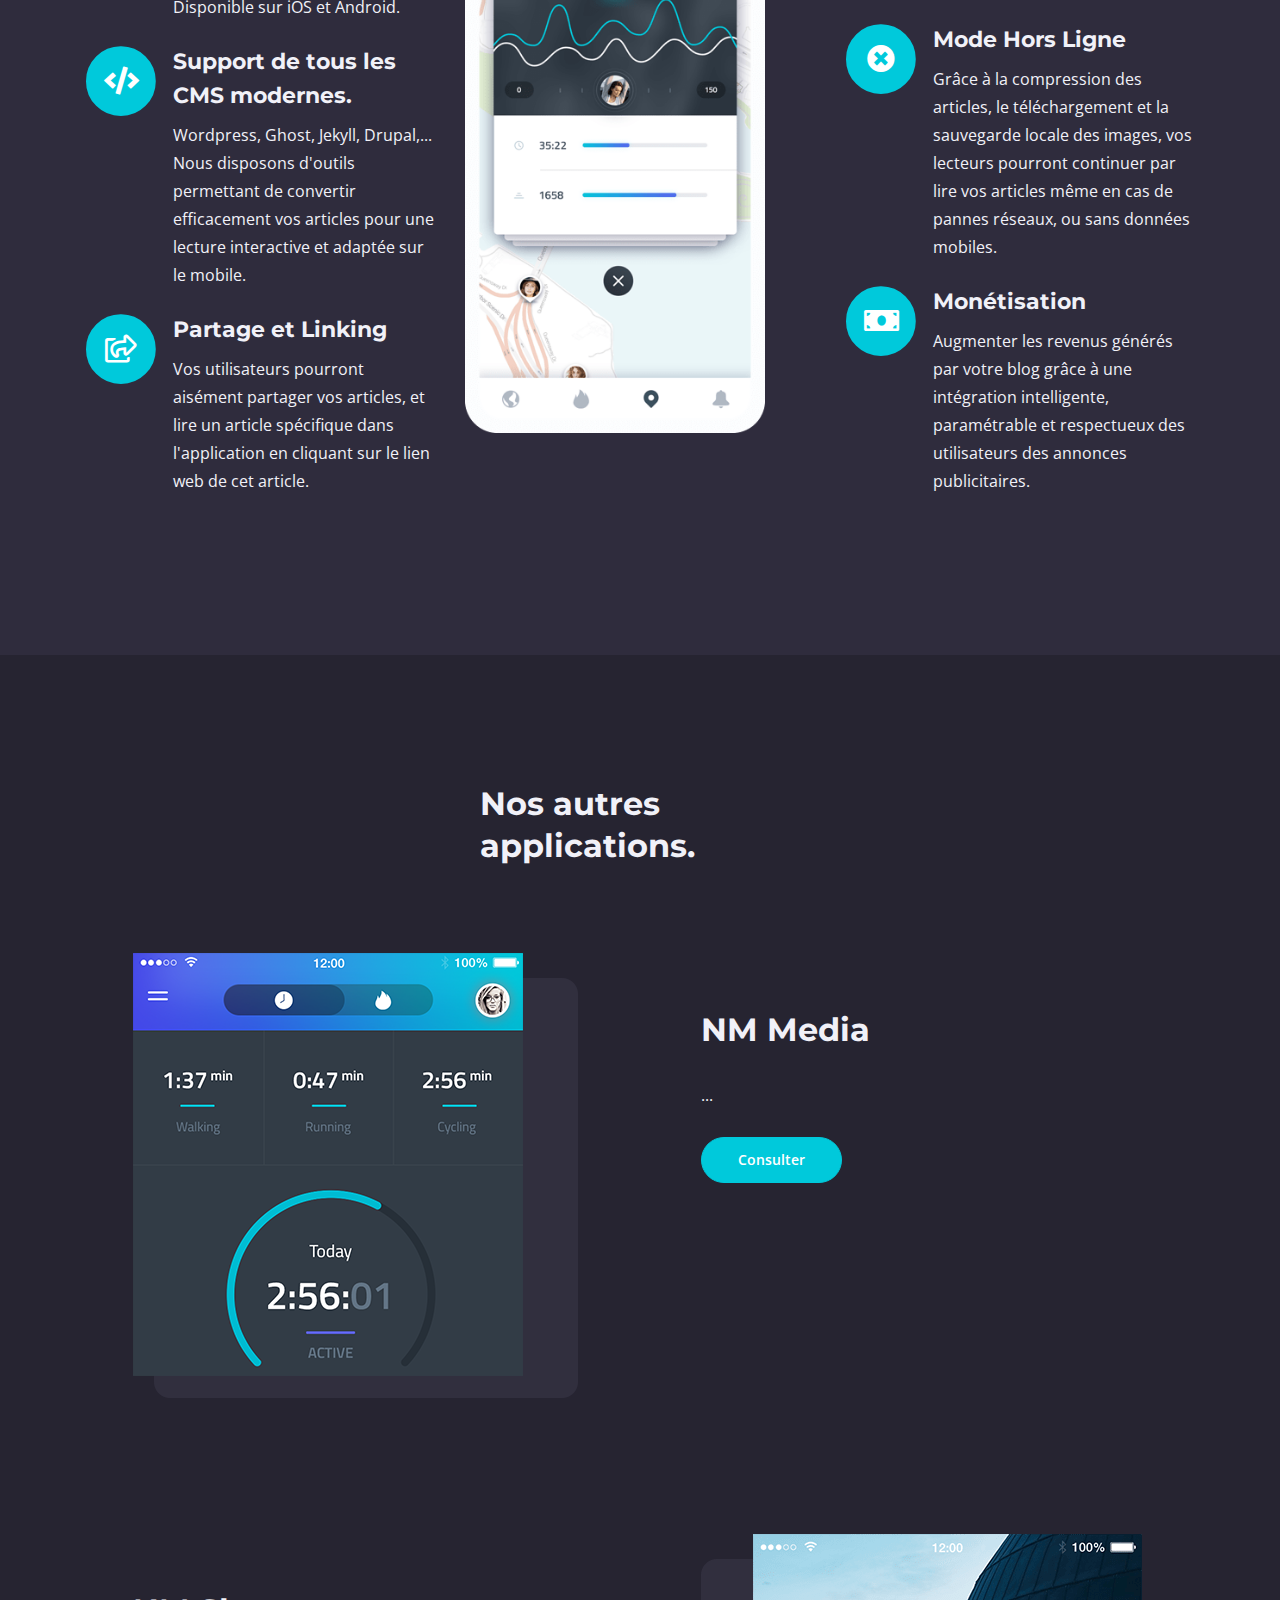
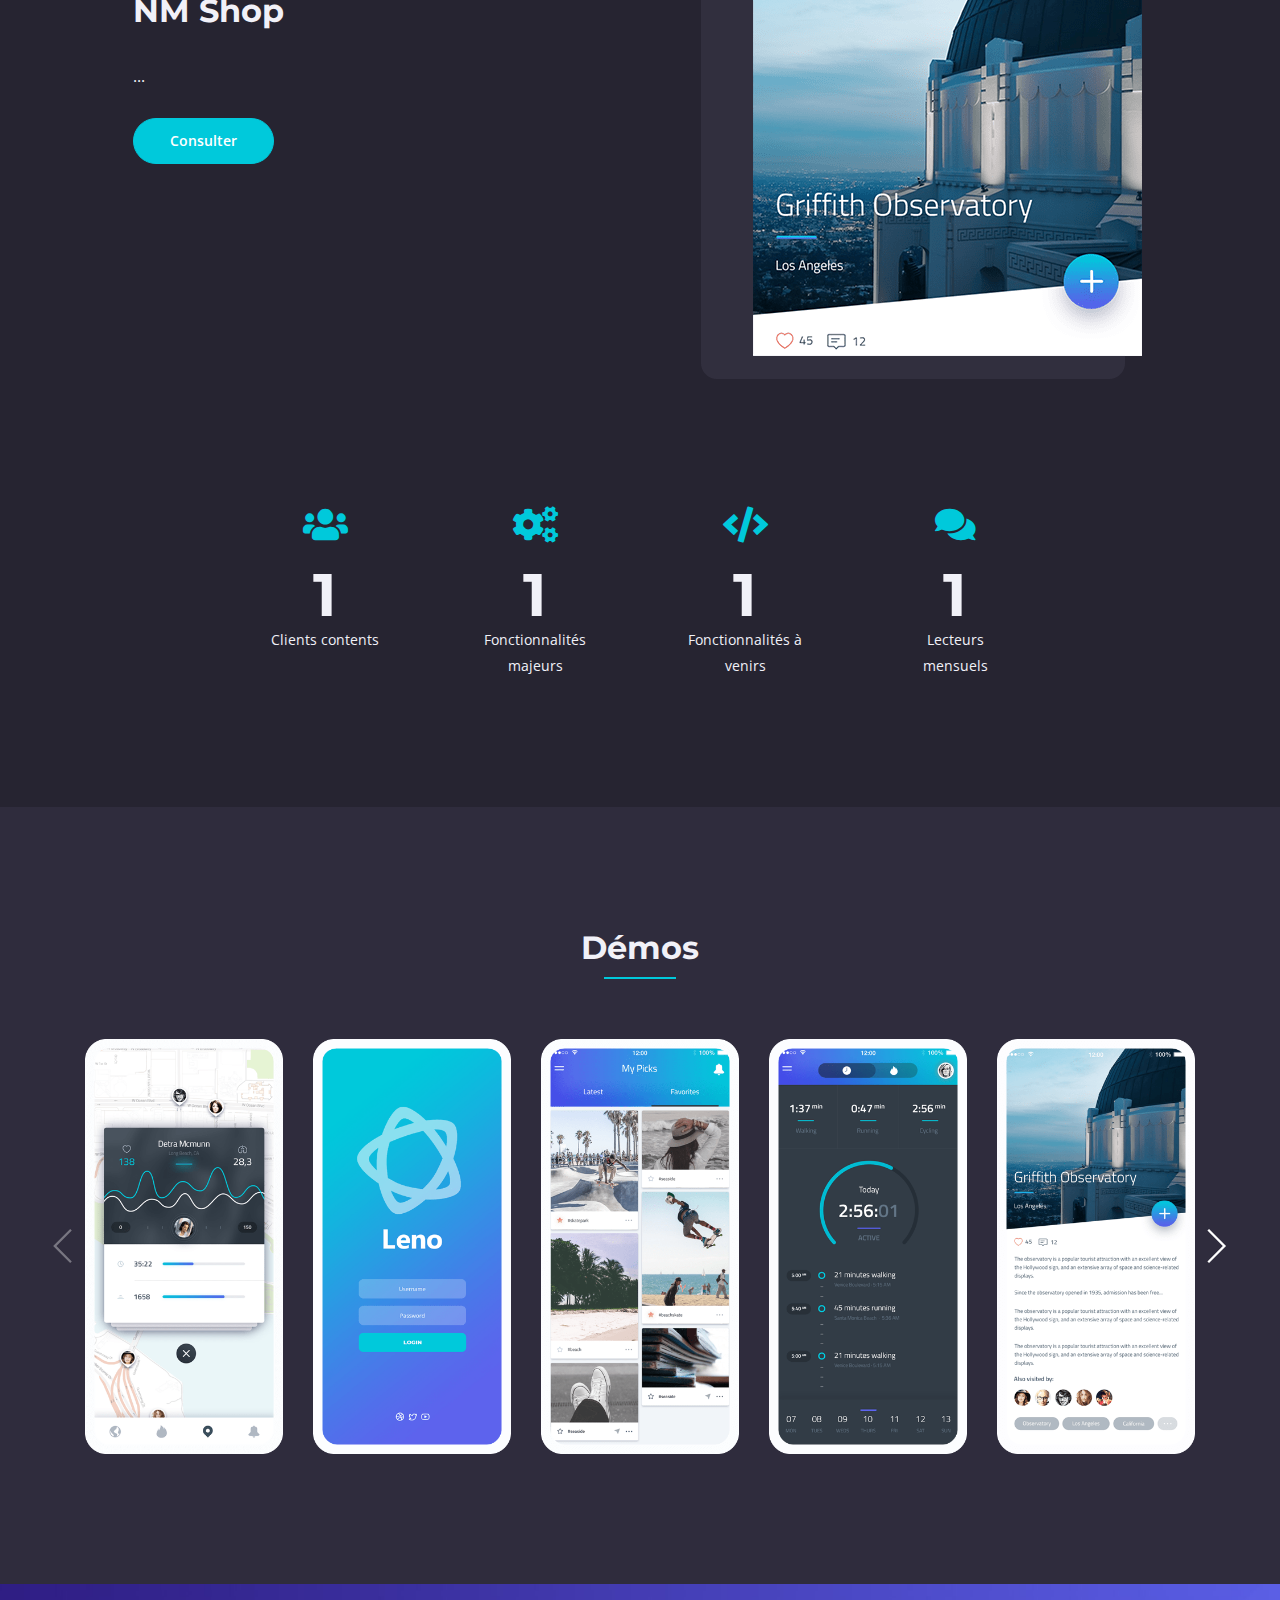
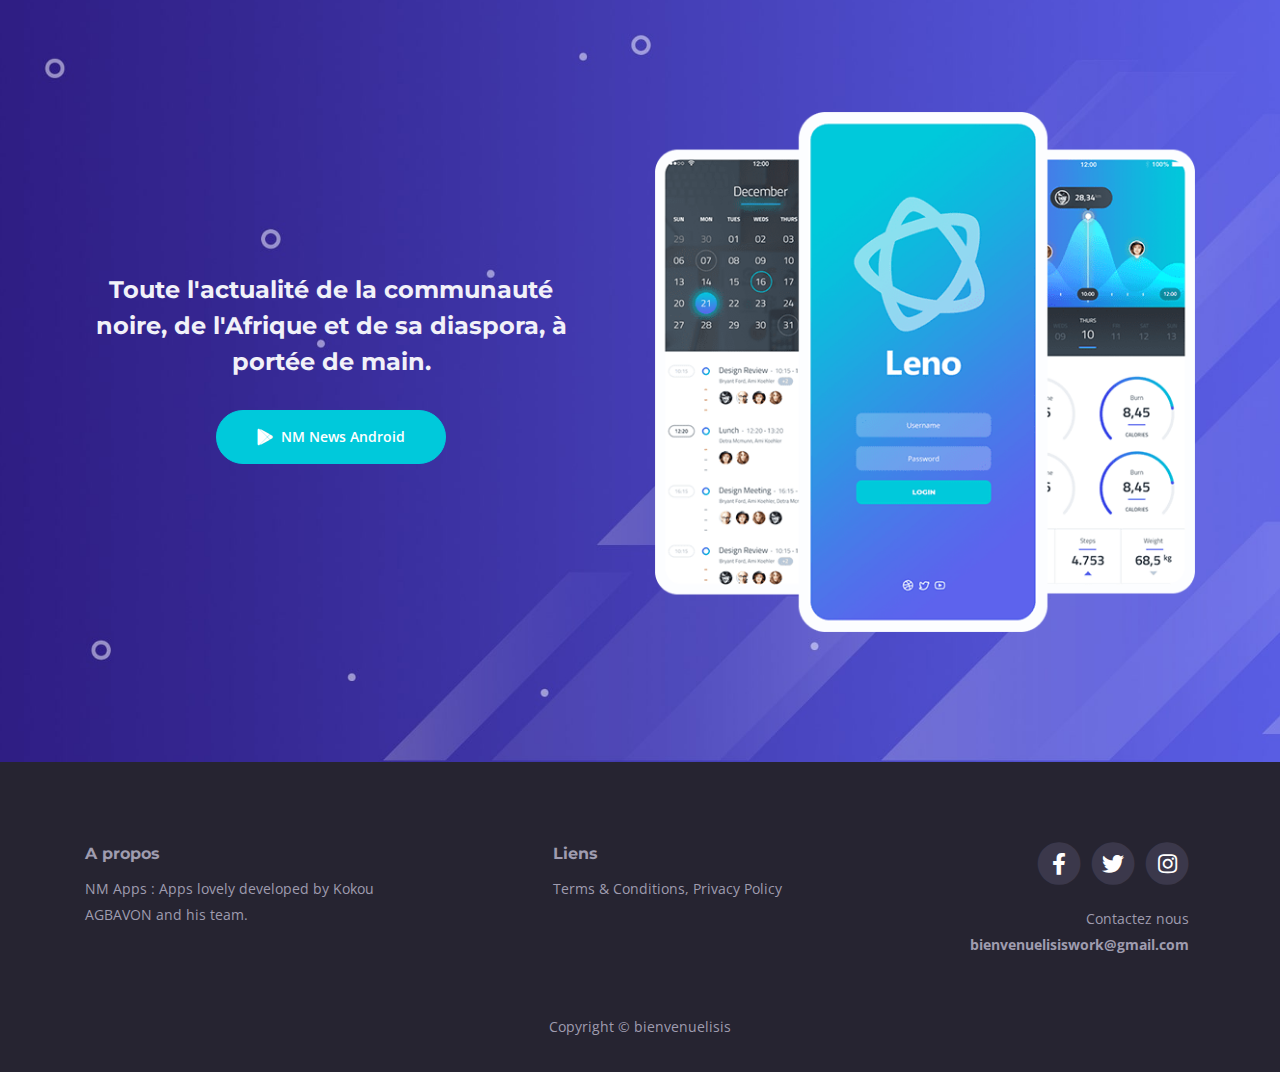
==== commit d8bd84bd: "Add main page, pricing and contact page, need to add correct images" ====
--- a/index.html
+++ b/index.html
@@ -1,33 +1,30 @@
 <!DOCTYPE html>
-<html lang="en">
-
-<!-- Mirrored from inovatik.com/leno/index.html by HTTrack Website Copier/3.x [XR&CO'2014], Sun, 28 Mar 2021 18:27:25 GMT -->
-
+<html lang="fr">
 <head>
     <meta charset="utf-8">
     <meta name="viewport" content="width=device-width, initial-scale=1, shrink-to-fit=no">
 
     <!-- SEO Meta Tags -->
-    <meta name="description" content="Noir Meilleur Apps : All apps lovely developed by Kokou AGBAVON and his team.">
+    <meta name="description" content="NM Apps : All apps lovely developed by Kokou AGBAVON and his team.">
     <meta name="author" content="bienvenuelisis">
 
     <!-- OG Meta Tags to improve the way the post looks when you share the page on LinkedIn, Facebook, Google+ -->
-    <meta property="og:site_name" content="Noir Meilleur Apps" /> <!-- website name -->
-    <meta property="og:site" content="https://apps.noirmeilleur.com/" /> <!-- website link -->
-    <meta property="og:title" content="Noir Meilleur Apps" /> <!-- title shown in the actual shared post -->
+    <meta property="og:site_name" content="NM Apps"/> <!-- website name -->
+    <meta property="og:site" content="https://apps.noirmeilleur.com/"/> <!-- website link -->
+    <meta property="og:title" content="NM Apps"/> <!-- title shown in the actual shared post -->
     <meta property="og:description"
-        content="Noir Meilleur Apps : All apps lovely developed by Kokou AGBAVON and his team." />
+          content="NM Apps : All apps lovely developed by Kokou AGBAVON and his team."/>
     <!-- description shown in the actual shared post -->
-    <meta property="og:image" content="/icons/logo.png" /> <!-- image link, make sure it's jpg -->
-    <meta property="og:url" content="https://apps.noirmeilleur.com/" /> <!-- where do you want your post to link to -->
-    <meta property="og:type" content="article" />
+    <meta property="og:image" content="/icons/logo.png"/> <!-- image link, make sure it's jpg -->
+    <meta property="og:url" content="https://apps.noirmeilleur.com/"/> <!-- where do you want your post to link to -->
+    <meta property="og:type" content="article"/>
 
     <!-- Webpage Title -->
-    <title>Noir Meilleur Apps</title>
+    <title>NM Apps</title>
 
     <!-- Styles -->
     <link href="https://fonts.googleapis.com/css2?family=Open+Sans:ital,wght@0,400;0,600;0,700;1,400&amp;display=swap"
-        rel="stylesheet">
+          rel="stylesheet">
     <link href="https://fonts.googleapis.com/css2?family=Montserrat:wght@700&amp;display=swap" rel="stylesheet">
     <link href="css/bootstrap.css" rel="stylesheet">
     <link href="css/fontawesome-all.css" rel="stylesheet">
@@ -52,912 +49,716 @@
 
 <body data-spy="scroll" data-target=".fixed-top">
 
-    <!-- Navigation -->
-    <nav class="navbar navbar-expand-lg fixed-top navbar-dark">
-        <div class="container">
-
-            <!-- Text Logo - Use this if you don't have a graphic logo -->
-            <!-- <a class="navbar-brand logo-text page-scroll" href="index.html">Leno</a> -->
-
-            <!-- Image Logo -->
-            <a class="navbar-brand logo-image" href="index.html"><img src="icons/logo.png" alt="alternative"> Noir Meileur Apps </a>
-
-            <button class="navbar-toggler p-0 border-0" type="button" data-toggle="offcanvas">
-                <span class="navbar-toggler-icon"></span>
-            </button>
-
-            <div class="navbar-collapse offcanvas-collapse" id="navbarsExampleDefault">
-                <ul class="navbar-nav ml-auto">
-                    <li class="nav-item">
-                        <a class="nav-link page-scroll" href="article.html">Article <span
-                                class="sr-only">(current)</span></a>
-                    </li>
-                    <li class="nav-item">
-                        <a class="nav-link page-scroll" href="features.html">Features</a>
-                    </li>
-                    <li class="nav-item">
-                        <a class="nav-link page-scroll" href="pricing.html">Pricing</a>
-                    </li>
-                    <li class="nav-item dropdown">
-                        <a class="nav-link dropdown-toggle" href="#" id="dropdown01" data-toggle="dropdown"
-                            aria-haspopup="true" aria-expanded="false">Drop</a>
-                        <div class="dropdown-menu" aria-labelledby="dropdown01">
-                            <a class="dropdown-item page-scroll" href="terms.html">Terms Conditions</a>
-                            <div class="dropdown-divider"></div>
-                            <a class="dropdown-item page-scroll" href="privacy.html">Privacy Policy</a>
-                        </div>
-                    </li>
-                    <li class="nav-item">
-                        <a class="nav-link page-scroll" href="contact.html">Contact</a>
-                    </li>
-                </ul>
-                <span class="nav-item social-icons">
+<!-- Navigation -->
+<nav class="navbar navbar-expand-lg fixed-top navbar-dark">
+    <div class="container">
+
+        <!-- Text Logo - Use this if you don't have a graphic logo -->
+        <!-- <a class="navbar-brand logo-text page-scroll" href="index.html">Leno</a> -->
+
+        <!-- Image Logo -->
+        <a class="navbar-brand logo-image" href="index.html"><img src="icons/logo.png" alt="alternative">
+            NM Apps </a>
+
+        <button class="navbar-toggler p-0 border-0" type="button" data-toggle="offcanvas">
+            <span class="navbar-toggler-icon"></span>
+        </button>
+
+        <div class="navbar-collapse offcanvas-collapse" id="navbarsExampleDefault">
+            <ul class="navbar-nav ml-auto">
+                <li class="nav-item dropdown">
+                    <a class="nav-link dropdown-toggle" href="#" id="dropdown-apps" data-toggle="dropdown"
+                       aria-haspopup="true" aria-expanded="false">Apps</a>
+                    <div class="dropdown-menu" aria-labelledby="dropdown-apps">
+                        <a class="active dropdown-item page-scroll" href="">NM News</a>
+                        <div class="dropdown-divider"></div>
+                        <a disabled="disabled" style="color: grey;" class="dropdown-item page-scroll" href="#!">
+                            NM Media</a>
+                        <div class="dropdown-divider"></div>
+                        <a disabled="disabled" style="color: grey;" class="dropdown-item page-scroll" href="#!">
+                            NM Shop</a>
+                    </div>
+                </li>
+                <li class="nav-item">
+                    <a class="nav-link page-scroll" href="#features">Fonctionnalités</a>
+                </li>
+                <li class="nav-item">
+                    <a class="nav-link page-scroll" href="pricing.html">Obtenir un devis</a>
+                </li>
+                <li class="nav-item">
+                    <a class="nav-link page-scroll" href="contact.html">Contact</a>
+                </li>
+            </ul>
+            <span class="nav-item social-icons">
                     <span class="fa-stack">
-                        <a href="#your-link">
+                        <a target="_blank" href="https://www.instagram.com/noir___meilleur/">
+                            <i class="fas fa-circle fa-stack-2x"></i>
+                            <i class="fab fa-instagram fa-stack-1x"></i>
+                        </a>
+                    </span>
+                    <span class="fa-stack">
+                        <a target="_blank" href="https://twitter.com/noir___meilleur">
+                            <i class="fas fa-circle fa-stack-2x"></i>
+                            <i class="fab fa-twitter fa-stack-1x"></i>
+                        </a>
+                    </span>
+                <span class="fa-stack">
+                        <a target="_blank" href="https://www.facebook.com/noirmeilleurpage/">
                             <i class="fas fa-circle fa-stack-2x"></i>
                             <i class="fab fa-facebook-f fa-stack-1x"></i>
                         </a>
                     </span>
-                    <span class="fa-stack">
-                        <a href="#your-link">
-                            <i class="fas fa-circle fa-stack-2x"></i>
-                            <i class="fab fa-twitter fa-stack-1x"></i>
-                        </a>
-                    </span>
                 </span>
-            </div> <!-- end of navbar-collapse -->
-        </div> <!-- end of container -->
-    </nav> <!-- end of navbar -->
-    <!-- end of navigation -->
-
-
-    <!-- Header -->
-    <header id="header" class="header">
-        <div class="container">
-            <div class="row">
-                <div class="col-lg-6">
-                    <div class="text-container">
-                        <h1>MOBILE APP <br>FOR <span id="js-rotating">DESIGNERS, MARKETERS, DEVELOPERS</span></h1>
-                        <p class="p-large">Leno is one of the easiest and feature packed marketing automation apps in
-                            the market. Download it today!</p>
-                        <a class="btn-solid-lg" href="#your-link"><i class="fab fa-apple"></i>For Apple</a>
-                        <a class="btn-solid-lg" href="#your-link"><i class="fab fa-google-play"></i>For Android</a>
-                    </div> <!-- end of text-container -->
-                </div> <!-- end of col -->
-                <div class="col-lg-6">
-                    <img class="img-fluid" src="images/header-smartphones.png" alt="alternative">
-                </div> <!-- end of col -->
-            </div> <!-- end of row -->
-        </div> <!-- end of container -->
-    </header> <!-- end of header -->
-    <!-- end of header -->
-
-
-    <!-- Testimonials -->
-    <div class="slider-1 bg-dark-blue">
-        <div class="container">
-            <div class="row">
-                <div class="col-lg-12">
-
-                    <!-- Card Slider -->
-                    <div class="slider-container">
-                        <div class="swiper-container card-slider">
-                            <div class="swiper-wrapper">
-
-                                <!-- Slide -->
-                                <div class="swiper-slide">
-                                    <div class="card">
-                                        <img class="card-image" src="images/testimonial-1.jpg" alt="alternative">
-                                        <div class="card-body">
-                                            <p class="testimonial-text">I just finished my trial period and was so
-                                                amazed with the support and good results that I purchased Leno.</p>
-                                            <p class="testimonial-author">Jude Thorn - Designer</p>
-                                        </div>
-                                    </div>
-                                </div> <!-- end of swiper-slide -->
-                                <!-- end of slide -->
-
-                                <!-- Slide -->
-                                <div class="swiper-slide">
-                                    <div class="card">
-                                        <img class="card-image" src="images/testimonial-2.jpg" alt="alternative">
-                                        <div class="card-body">
-                                            <p class="testimonial-text">I don't know how I managed to get work done
-                                                without Leno. The speed of this application is amazing!</p>
-                                            <p class="testimonial-author">Roy Smith - Developer</p>
-                                        </div>
-                                    </div>
-                                </div> <!-- end of swiper-slide -->
-                                <!-- end of slide -->
-
-                                <!-- Slide -->
-                                <div class="swiper-slide">
-                                    <div class="card">
-                                        <img class="card-image" src="images/testimonial-3.jpg" alt="alternative">
-                                        <div class="card-body">
-                                            <p class="testimonial-text">This app has the potential of becoming a
-                                                mandatory tool in every marketer's day to day operations flow.</p>
-                                            <p class="testimonial-author">Marsha Singer - Marketer</p>
-                                        </div>
-                                    </div>
-                                </div> <!-- end of swiper-slide -->
-                                <!-- end of slide -->
-
-                                <!-- Slide -->
-                                <div class="swiper-slide">
-                                    <div class="card">
-                                        <img class="card-image" src="images/testimonial-4.jpg" alt="alternative">
-                                        <div class="card-body">
-                                            <p class="testimonial-text">Searching for a great marketing automation app
-                                                was difficult but thankfully I found Leno.</p>
-                                            <p class="testimonial-author">Tim Shaw - Designer</p>
-                                        </div>
-                                    </div>
-                                </div> <!-- end of swiper-slide -->
-                                <!-- end of slide -->
-
-                                <!-- Slide -->
-                                <div class="swiper-slide">
-                                    <div class="card">
-                                        <img class="card-image" src="images/testimonial-5.jpg" alt="alternative">
-                                        <div class="card-body">
-                                            <p class="testimonial-text">Leno's support team is amazing. They've helped
-                                                me with some issues and I am so grateful for their fast response.</p>
-                                            <p class="testimonial-author">Lindsay Spice - Marketer</p>
-                                        </div>
-                                    </div>
-                                </div> <!-- end of swiper-slide -->
-                                <!-- end of slide -->
-
-                                <!-- Slide -->
-                                <div class="swiper-slide">
-                                    <div class="card">
-                                        <img class="card-image" src="images/testimonial-6.jpg" alt="alternative">
-                                        <div class="card-body">
-                                            <p class="testimonial-text">Who would have thought that Leno can provide
-                                                such amazing results in just a few weeks with an easy learning curve.
-                                            </p>
-                                            <p class="testimonial-author">Ann Blake - Developer</p>
-                                        </div>
-                                    </div>
-                                </div> <!-- end of swiper-slide -->
-                                <!-- end of slide -->
-
-                            </div> <!-- end of swiper-wrapper -->
-
-                            <!-- Add Arrows -->
-                            <div class="swiper-button-next"></div>
-                            <div class="swiper-button-prev"></div>
-                            <!-- end of add arrows -->
-
-                        </div> <!-- end of swiper-container -->
-                    </div> <!-- end of slider-container -->
-                    <!-- end of card slider -->
-
-                </div> <!-- end of col -->
-            </div> <!-- end of row -->
-        </div> <!-- end of container -->
-    </div> <!-- end of slider-1 -->
-    <!-- end of testimonials -->
-
-
-    <!-- Features -->
-    <div class="tabs">
-        <div class="container">
-            <div class="row">
-                <div class="col-lg-12">
-                    <h2 class="h2-heading">FEATURES</h2>
-                    <div class="p-heading">Leno was designed based on input from personal development coaches and
-                        popular trainers so it offers all required features</div>
-                </div> <!-- end of col -->
-            </div> <!-- end of row -->
-            <div class="row">
-
-                <!-- Tabs Links -->
-                <ul class="nav nav-tabs" id="templateTabs" role="tablist">
-                    <li class="nav-item">
-                        <a class="nav-link active" id="nav-tab-1" data-toggle="tab" href="#tab-1" role="tab"
-                            aria-controls="tab-1" aria-selected="true"><i class="fas fa-cog"></i>CONFIGURING</a>
-                    </li>
-                    <li class="nav-item">
-                        <a class="nav-link" id="nav-tab-2" data-toggle="tab" href="#tab-2" role="tab"
-                            aria-controls="tab-2" aria-selected="false"><i class="fas fa-binoculars"></i>TRACKING</a>
-                    </li>
-                    <li class="nav-item">
-                        <a class="nav-link" id="nav-tab-3" data-toggle="tab" href="#tab-3" role="tab"
-                            aria-controls="tab-3" aria-selected="false"><i class="fas fa-search"></i>MONITORING</a>
-                    </li>
-                </ul>
-                <!-- end of tabs links -->
-
-
-                <!-- Tabs Content-->
-                <div class="tab-content" id="templateTabsContent">
-
-                    <!-- Tab -->
-                    <div class="tab-pane fade show active" id="tab-1" role="tabpanel" aria-labelledby="tab-1">
-                        <div class="container">
-                            <div class="row">
-
-                                <!-- Icon Cards Pane -->
-                                <div class="col-lg-4">
-                                    <ul class="list-unstyled li-space-lg first">
-                                        <li class="media">
-                                            <span class="fa-stack">
-                                                <i class="fas fa-circle fa-stack-2x"></i>
-                                                <i class="far fa-compass fa-stack-1x"></i>
-                                            </span>
-                                            <div class="media-body">
-                                                <h4>Goal Setting</h4>
-                                                <p>Like any self improving process, everything starts with setting your
-                                                    goals and committing to them</p>
-                                            </div>
-                                        </li>
-                                        <li class="media">
+        </div> <!-- end of navbar-collapse -->
+    </div> <!-- end of container -->
+</nav> <!-- end of navbar -->
+<!-- end of navigation -->
+
+
+<!-- Header -->
+<header id="header" class="header">
+    <div class="container">
+        <div class="row">
+            <div class="col-lg-6">
+                <div class="text-container">
+                    <h1>A partir de votre <br>blog,
+                        <span id="js-rotating">
+                            créez une application mobile d'actualités.,
+                            un espace d'échange avec vos abonnés.,
+                            augmentez l'engagement de vos lecteurs.,
+                            monétisez éfficacement vos contenus.
+                            </span></h1>
+                    <p class="p-large">
+                        Une solution adaptée à vos besoins qui vous permet d'efficacement transformer votre blog web,
+                        en une application mobile, avec une bonne expérience utilisateur.
+                        <br><br>
+                        Explorez des exemples ci-dessous.
+                    </p>
+                    <a hidden class="btn-solid-lg" href="#"><i class="fab fa-apple"></i>For Apple</a>
+                    <a class="btn-solid-lg" href="/apps/nm/news/nm_news.apk"><i class="fab fa-google-play"></i>NM News
+                        Android</a>
+                </div> <!-- end of text-container -->
+            </div> <!-- end of col -->
+            <div class="col-lg-6">
+                <img class="img-fluid" src="images/header-smartphones.png" alt="alternative">
+            </div> <!-- end of col -->
+        </div> <!-- end of row -->
+    </div> <!-- end of container -->
+</header> <!-- end of header -->
+<!-- end of header -->
+
+<!-- Features -->
+<div id="features" class="tabs">
+    <div class="container">
+        <div class="row">
+            <div class="col-lg-12">
+                <h2 class="h2-heading">NM News.</h2>
+                <div class="p-heading">
+                    Notre application d'actualités sur la communauté noire,
+                    de l'Afrique et de sa diaspora.
+                    Cette application est une continuité des sites :
+                    <a href=https://news.noirmeilleur.com/>news.noirmeilleur.com</a> et
+                    <a href="https://noirmeilleur.com/">noirmeilleur.com</a>.
+                </div>
+            </div> <!-- end of col -->
+        </div> <!-- end of row -->
+        <div class="row">
+
+            <!-- Tabs Links -->
+            <ul class="nav nav-tabs" id="templateTabs" role="tablist">
+                <li class="nav-item">
+                    <a class="nav-link active" id="nav-actual-releases" data-toggle="tab" href="#actual-releases"
+                       role="tab"
+                       aria-controls="actual-releases" aria-selected="true"><i
+                            class="fas fa-cog"></i>Fonctionnalités</a>
+                    <a class="nav-link" id="nav-future-releases" data-toggle="tab" href="#future-releases" role="tab"
+                       aria-controls="tab-1" aria-selected="true"><i class="fas fa-dot-circle"></i>A Venir</a>
+                </li>
+            </ul>
+            <!-- end of tabs links -->
+
+
+            <!-- Tabs Content-->
+            <div class="tab-content" id="templateTabsContent">
+
+                <!-- Tab -->
+                <div class="tab-pane fade show active" id="actual-releases" role="tabpanel"
+                     aria-labelledby="actual-releases">
+                    <div class="container">
+                        <div class="row">
+
+                            <!-- Icon Cards Pane -->
+                            <div class="col-lg-4">
+                                <ul class="list-unstyled li-space-lg first">
+                                    <li class="media">
+                                            <span class="fa-stack">
+                                                <i class="fas fa-circle fa-stack-2x"></i>
+                                                <i class="far fa-check-circle fa-stack-1x"></i>
+                                            </span>
+                                        <div class="media-body">
+                                            <h4>Expérience Utilisateur & MultiPlateforme</h4>
+                                            <p>
+                                                Interface utilisateur conviviale, avec des couleurs simples et des
+                                                composants plats.
+                                                Mode Nuit pour les lectures nocturnes.
+                                                Disponible sur iOS et Android.
+                                            </p>
+                                        </div>
+                                    </li>
+                                    <li class="media">
                                             <span class="fa-stack">
                                                 <i class="fas fa-circle fa-stack-2x"></i>
                                                 <i class="fas fa-code fa-stack-1x"></i>
                                             </span>
-                                            <div class="media-body">
-                                                <h4>Visual Editor</h4>
-                                                <p>Leno provides a well designed and ergonomic visual editor for you to
-                                                    edit your quick notes</p>
-                                            </div>
-                                        </li>
-                                        <li class="media">
-                                            <span class="fa-stack">
-                                                <i class="fas fa-circle fa-stack-2x"></i>
-                                                <i class="far fa-gem fa-stack-1x"></i>
-                                            </span>
-                                            <div class="media-body">
-                                                <h4>Refined Options</h4>
-                                                <p>Each option packaged in the app's menus is provided in order to
-                                                    improve you personally</p>
-                                            </div>
-                                        </li>
-                                    </ul>
-                                </div> <!-- end of col -->
-                                <!-- end of icon cards pane -->
-
-                                <!-- Image Pane -->
-                                <div class="col-lg-4">
-                                    <img class="img-fluid" src="images/features-smartphone-1.png" alt="alternative">
-                                </div> <!-- end of col -->
-                                <!-- end of image pane -->
-
-                                <!-- Icon Cards Pane -->
-                                <div class="col-lg-4">
-                                    <ul class="list-unstyled li-space-lg">
-                                        <li class="media">
-                                            <span class="fa-stack">
-                                                <i class="fas fa-circle fa-stack-2x"></i>
-                                                <i class="fas fa-calendar-alt fa-stack-1x"></i>
-                                            </span>
-                                            <div class="media-body">
-                                                <h4>Calendar Input</h4>
-                                                <p>Schedule your appointments, meetings and periodical evaluations using
-                                                    the tools</p>
-                                            </div>
-                                        </li>
-                                        <li class="media">
-                                            <span class="fa-stack">
-                                                <i class="fas fa-circle fa-stack-2x"></i>
-                                                <i class="fas fa-book fa-stack-1x"></i>
-                                            </span>
-                                            <div class="media-body">
-                                                <h4>Easy Reading</h4>
-                                                <p>Reading focus mode for long form articles, ebooks and other materials
-                                                    with long text</p>
-                                            </div>
-                                        </li>
-                                        <li class="media">
-                                            <span class="fa-stack">
-                                                <i class="fas fa-circle fa-stack-2x"></i>
-                                                <i class="fas fa-cube fa-stack-1x"></i>
-                                            </span>
-                                            <div class="media-body">
-                                                <h4>Good Foundation</h4>
-                                                <p>Get a solid foundation for your self development efforts. Try Leno
-                                                    mobile app for devices</p>
-                                            </div>
-                                        </li>
-                                    </ul>
-                                </div> <!-- end of col -->
-                                <!-- end of icon cards pane -->
-
-                            </div> <!-- end of row -->
-                        </div> <!-- end of container -->
-                    </div> <!-- end of tab-pane -->
-                    <!-- end of tab -->
-
-                    <!-- Tab -->
-                    <div class="tab-pane fade" id="tab-2" role="tabpanel" aria-labelledby="tab-2">
-                        <div class="container">
-                            <div class="row">
-
-                                <!-- Image Pane -->
-                                <div class="col-lg-4">
-                                    <img class="img-fluid" src="images/features-smartphone-2.png" alt="alternative">
-                                </div> <!-- end of col -->
-                                <!-- end of image pane -->
-
-                                <!-- Text And Icon Cards Area -->
-                                <div class="col-lg-8">
-                                    <h3>Track Result Based On Your</h3>
-                                    <p class="sub-heading">After you've configured the app and settled on the data
-                                        gathering techniques you can start the information trackers and begin collecting
-                                        those long awaited interesting details.</p>
-                                    <ul class="list-unstyled li-space-lg first">
-                                        <li class="media">
-                                            <span class="fa-stack">
-                                                <i class="fas fa-circle fa-stack-2x"></i>
-                                                <i class="fas fa-cube fa-stack-1x"></i>
-                                            </span>
-                                            <div class="media-body">
-                                                <h4>Good Foundation</h4>
-                                                <p>Get a solid foundation for your self development efforts. Try Leno
-                                                    mobile app now</p>
-                                            </div>
-                                        </li>
-                                        <li class="media">
-                                            <span class="fa-stack">
-                                                <i class="fas fa-circle fa-stack-2x"></i>
-                                                <i class="fas fa-book fa-stack-1x"></i>
-                                            </span>
-                                            <div class="media-body">
-                                                <h4>Easy Reading</h4>
-                                                <p>Reading focus mode for long form articles, ebooks and other materials
-                                                    with long text</p>
-                                            </div>
-                                        </li>
-                                        <li class="media">
-                                            <span class="fa-stack">
-                                                <i class="fas fa-circle fa-stack-2x"></i>
-                                                <i class="far fa-compass fa-stack-1x"></i>
-                                            </span>
-                                            <div class="media-body">
-                                                <h4>Goal Setting</h4>
-                                                <p>Like any self improving process, everything starts with setting goals
-                                                    and comiting</p>
-                                            </div>
-                                        </li>
-                                    </ul>
-                                    <ul class="list-unstyled li-space-lg">
-                                        <li class="media">
-                                            <span class="fa-stack">
-                                                <i class="fas fa-circle fa-stack-2x"></i>
-                                                <i class="fas fa-calendar-alt fa-stack-1x"></i>
-                                            </span>
-                                            <div class="media-body">
-                                                <h4>Calendar Input</h4>
-                                                <p>Schedule your appointments, meetings and periodical evaluations using
-                                                    the tools</p>
-                                            </div>
-                                        </li>
-                                        <li class="media">
-                                            <span class="fa-stack">
-                                                <i class="fas fa-circle fa-stack-2x"></i>
-                                                <i class="fas fa-code fa-stack-1x"></i>
-                                            </span>
-                                            <div class="media-body">
-                                                <h4>Visual Editor</h4>
-                                                <p>Leno provides a well designed and ergonomic visual editor for you to
-                                                    edit your notes</p>
-                                            </div>
-                                        </li>
-                                        <li class="media">
-                                            <span class="fa-stack">
-                                                <i class="fas fa-circle fa-stack-2x"></i>
-                                                <i class="far fa-gem fa-stack-1x"></i>
-                                            </span>
-                                            <div class="media-body">
-                                                <h4>Refined Options</h4>
-                                                <p>Each option packaged in the app's menus is provided in order to
-                                                    improve you personally</p>
-                                            </div>
-                                        </li>
-                                    </ul>
-                                </div> <!-- end of col -->
-                                <!-- end of text and icon cards area -->
-
-                            </div> <!-- end of row -->
-                        </div> <!-- end of container -->
-                    </div> <!-- end of tab-pane -->
-                    <!-- end of tab -->
-
-                    <!-- Tab -->
-                    <div class="tab-pane fade" id="tab-3" role="tabpanel" aria-labelledby="tab-3">
-                        <div class="container">
-                            <div class="row">
-
-                                <!-- Text And Icon Cards Area -->
-                                <div class="col-lg-8">
-                                    <ul class="list-unstyled li-space-lg first">
-                                        <li class="media">
-                                            <span class="fa-stack">
-                                                <i class="fas fa-circle fa-stack-2x"></i>
-                                                <i class="fas fa-cube fa-stack-1x"></i>
-                                            </span>
-                                            <div class="media-body">
-                                                <h4>Good Foundation</h4>
-                                                <p>Get a solid foundation for your self development efforts. Try Leno
-                                                    mobile app today</p>
-                                            </div>
-                                        </li>
-                                        <li class="media">
-                                            <span class="fa-stack">
-                                                <i class="fas fa-circle fa-stack-2x"></i>
-                                                <i class="fas fa-book fa-stack-1x"></i>
-                                            </span>
-                                            <div class="media-body">
-                                                <h4>Easy Reading</h4>
-                                                <p>Reading focus mode for long form articles, ebooks and other materials
-                                                    with long text</p>
-                                            </div>
-                                        </li>
-                                        <li class="media">
-                                            <span class="fa-stack">
-                                                <i class="fas fa-circle fa-stack-2x"></i>
-                                                <i class="far fa-compass fa-stack-1x"></i>
-                                            </span>
-                                            <div class="media-body">
-                                                <h4>Goal Setting</h4>
-                                                <p>Like any self improving process, everything starts with setting your
-                                                    goals and comiting</p>
-                                            </div>
-                                        </li>
-                                    </ul>
-                                    <ul class="list-unstyled li-space-lg">
-                                        <li class="media">
-                                            <span class="fa-stack">
-                                                <i class="fas fa-circle fa-stack-2x"></i>
-                                                <i class="fas fa-calendar-alt fa-stack-1x"></i>
-                                            </span>
-                                            <div class="media-body">
-                                                <h4>Calendar Input</h4>
-                                                <p>Schedule your appointments, meetings and periodical evaluations using
-                                                    the tools</p>
-                                            </div>
-                                        </li>
-                                        <li class="media">
-                                            <span class="fa-stack">
-                                                <i class="fas fa-circle fa-stack-2x"></i>
-                                                <i class="fas fa-code fa-stack-1x"></i>
-                                            </span>
-                                            <div class="media-body">
-                                                <h4>Visual Editor</h4>
-                                                <p>Leno provides a well designed and ergonomic visual editor for you to
-                                                    edit your notes</p>
-                                            </div>
-                                        </li>
-                                        <li class="media">
-                                            <span class="fa-stack">
-                                                <i class="fas fa-circle fa-stack-2x"></i>
-                                                <i class="far fa-gem fa-stack-1x"></i>
-                                            </span>
-                                            <div class="media-body">
-                                                <h4>Refined Options</h4>
-                                                <p>Each option packaged in the app's menus is provided in order to
-                                                    improve you personally</p>
-                                            </div>
-                                        </li>
-                                    </ul>
-                                    <h3>Monitoring Tools Evaluation</h3>
-                                    <p class="sub-heading">Monitor the evolution of your finances and health state using
-                                        tools integrated in Leno. The generated real time reports can be filtered based
-                                        on any desired criteria.</p>
-                                </div> <!-- end of col -->
-                                <!-- end of text and icon cards area -->
-
-                                <!-- Image Pane -->
-                                <div class="col-lg-4">
-                                    <img class="img-fluid" src="images/features-smartphone-3.png" alt="alternative">
-                                </div> <!-- end of col -->
-                                <!-- end of image pane -->
-
-                            </div> <!-- end of row -->
-                        </div> <!-- end of container -->
-                    </div><!-- end of tab-pane -->
-                    <!-- end of tab -->
-
-                </div> <!-- end of tab-content -->
-                <!-- end of tabs content -->
-
-            </div> <!-- end of row -->
-        </div> <!-- end of container -->
-    </div> <!-- end of tabs -->
-    <!-- end of features -->
-
-
-    <!-- Video -->
-    <div class="basic-1">
-        <div class="container">
-            <div class="row">
-                <div class="col-lg-12">
-                    <h2 class="h2-heading">PREVIEW</h2>
-                    <div class="p-heading">It's time to target the right customers for your business with the help of
-                        Leno's patented user tracking and segmentation technology</div>
-                </div> <!-- end of col -->
-            </div> <!-- end of row -->
-            <div class="row">
-                <div class="col-lg-12">
-
-                    <!-- Video Preview -->
-                    <div class="image-container">
-                        <div class="video-wrapper">
-                            <a class="popup-youtube" href="https://www.youtube.com/watch?v=fLCjQJCekTs"
-                                data-effect="fadeIn">
-                                <img class="img-fluid" src="images/video-frame.jpg" alt="alternative">
-                                <span class="video-play-button">
-                                    <span></span>
-                                </span>
-                            </a>
-                        </div> <!-- end of video-wrapper -->
-                    </div> <!-- end of image-container -->
-                    <!-- end of video preview -->
-
-                </div> <!-- end of col -->
-            </div> <!-- end of row -->
-        </div> <!-- end of container -->
-    </div> <!-- end of basic-1 -->
-    <!-- end of video -->
-
-
-    <!-- Details 1 -->
-    <div class="basic-2 bg-dark-blue">
-        <div class="container">
-            <div class="row">
-                <div class="col-lg-6">
-                    <div class="image-container">
-                        <img class="img-fluid" src="images/details-1.png" alt="alternative">
-                    </div> <!-- end of image-container -->
-                </div> <!-- end of col -->
-                <div class="col-lg-6">
-                    <div class="text-container">
-                        <h2>Start using Leno today and set your long term goals</h2>
-                        <p>Leno can easily help you track your personal development evolution if you take the time to
-                            properly setup your goals at the beginning of the training process. Check it out</p>
-                        <a class="btn-solid-reg popup-with-move-anim" href="#details-1-lightbox">Lightbox</a>
-                    </div> <!-- end of text-container -->
-                </div> <!-- end of col -->
-            </div> <!-- end of row -->
-        </div> <!-- end of container -->
-    </div> <!-- end of basic-2 -->
-    <!-- end of details 1 -->
-
-
-    <!-- Details 1 Lightbox -->
-    <!-- Lightbox -->
-    <div id="details-1-lightbox" class="lightbox-basic zoom-anim-dialog mfp-hide">
-        <div class="row">
-            <button title="Close (Esc)" type="button" class="mfp-close x-button">×</button>
-            <div class="col-lg-8">
+                                        <div class="media-body">
+                                            <h4>Support de tous les CMS modernes.</h4>
+                                            <p>
+                                                Wordpress, Ghost, Jekyll, Drupal,...
+                                                Nous disposons d'outils permettant de convertir efficacement vos
+                                                articles pour une lecture interactive et adaptée sur le mobile.
+                                            </p>
+                                        </div>
+                                    </li>
+                                    <li class="media">
+                                            <span class="fa-stack">
+                                                <i class="fas fa-circle fa-stack-2x"></i>
+                                                <i class="far fa-share-square fa-stack-1x"></i>
+                                            </span>
+                                        <div class="media-body">
+                                            <h4>Partage et Linking</h4>
+                                            <p>
+                                                Vos utilisateurs pourront aisément partager vos articles, et lire un
+                                                article spécifique dans l'application en cliquant sur le lien web
+                                                de cet article.
+                                            </p>
+                                        </div>
+                                    </li>
+                                </ul>
+                            </div> <!-- end of col -->
+                            <!-- end of icon cards pane -->
+
+                            <!-- Image Pane -->
+                            <div class="col-lg-4">
+                                <img class="img-fluid" src="images/features-smartphone-1.png" alt="alternative">
+                            </div> <!-- end of col -->
+                            <!-- end of image pane -->
+
+                            <!-- Icon Cards Pane -->
+                            <div class="col-lg-4">
+                                <ul class="list-unstyled li-space-lg">
+                                    <li class="media">
+                                            <span class="fa-stack">
+                                                <i class="fas fa-circle fa-stack-2x"></i>
+                                                <i class="fas fa-network-wired fa-stack-1x"></i>
+                                            </span>
+                                        <div class="media-body">
+                                            <h4>Paramétrage de l'utilisation des données</h4>
+                                            <p>
+                                                Vos utilisateurs pourront suivre et paramétrer l'utilisation des données
+                                                mobiles par l'application.
+                                            </p>
+                                        </div>
+                                    </li>
+                                    <li class="media">
+                                            <span class="fa-stack">
+                                                <i class="fas fa-circle fa-stack-2x"></i>
+                                                <i class="fas fa-times-circle fa-stack-1x"></i>
+                                            </span>
+                                        <div class="media-body">
+                                            <h4>Mode Hors Ligne</h4>
+                                            <p>
+                                                Grâce à la compression des articles, le téléchargement et la sauvegarde
+                                                locale des images, vos lecteurs pourront continuer par lire vos articles
+                                                même en cas de pannes réseaux, ou sans données mobiles.
+                                            </p>
+                                        </div>
+                                    </li>
+                                    <li class="media">
+                                            <span class="fa-stack">
+                                                <i class="fas fa-circle fa-stack-2x"></i>
+                                                <i class="fas fa-money-bill fa-stack-1x"></i>
+                                            </span>
+                                        <div class="media-body">
+                                            <h4>Monétisation</h4>
+                                            <p>
+                                                Augmenter les revenus générés par votre blog grâce à une intégration
+                                                intelligente, paramétrable et respectueux des utilisateurs des
+                                                annonces publicitaires.
+                                            </p>
+                                        </div>
+                                    </li>
+                                </ul>
+                            </div> <!-- end of col -->
+                            <!-- end of icon cards pane -->
+
+                        </div> <!-- end of row -->
+                    </div> <!-- end of container -->
+                </div> <!-- end of tab-pane -->
+                <!-- end of tab -->
+
+                <!-- Tab -->
+                <div class="tab-pane fade" id="future-releases" role="tabpanel" aria-labelledby="future-releases">
+                    <div class="container">
+                        <div class="row">
+
+                            <!-- Image Pane -->
+                            <div class="col-lg-4">
+                                <img class="img-fluid" src="images/features-smartphone-2.png" alt="alternative">
+                            </div> <!-- end of col -->
+                            <!-- end of image pane -->
+
+                            <!-- Text And Icon Cards Area -->
+                            <div class="col-lg-8">
+                                <h3>Nouvelles fonctionnalités en développement.</h3>
+                                <p class="sub-heading">
+                                    Dans le souci d'améliorer continuellement ce service, nous apportons actuellement
+                                    des ajouts et modifications aux fonctionnalités déjà disponibles.
+                                </p>
+                                <ul class="list-unstyled li-space-lg first">
+                                    <li class="media">
+                                            <span class="fa-stack">
+                                                <i class="fas fa-circle fa-stack-2x"></i>
+                                                <i class="fas fa-language fa-stack-1x"></i>
+                                            </span>
+                                        <div class="media-body">
+                                            <h4>Multi-Langage</h4>
+                                            <p>
+                                                Donnez vous la possibilité d'atteindre une nouvelle audience en
+                                                traduisant automatiquement vos articles dans la langue de l'utilisateur.
+                                            </p>
+                                        </div>
+                                    </li>
+                                    <li class="media">
+                                            <span class="fa-stack">
+                                                <i class="fas fa-circle fa-stack-2x"></i>
+                                                <i class="fas fa-comment fa-stack-1x"></i>
+                                            </span>
+                                        <div class="media-body">
+                                            <h4>Commentaires</h4>
+                                            <p>
+                                                Donnez la possibilité, à vos utilisateurs de réagir, répondre et
+                                                commenter vos articles dans un espace fluide et conviviale.
+                                            </p>
+                                        </div>
+                                    </li>
+                                    <li class="media">
+                                            <span class="fa-stack">
+                                                <i class="fas fa-circle fa-stack-2x"></i>
+                                                <i class="far fa-bell fa-stack-1x"></i>
+                                            </span>
+                                        <div class="media-body">
+                                            <h4>Notifications</h4>
+                                            <p>
+                                                Avertissez vos utilisateurs, des nouvelles publications à travers des
+                                                notifications engagées, intelligentes et non intrusives.
+                                            </p>
+                                        </div>
+                                    </li>
+                                </ul>
+                                <ul class="list-unstyled li-space-lg">
+                                    <li class="media">
+                                            <span class="fa-stack">
+                                                <i class="fas fa-circle fa-stack-2x"></i>
+                                                <i class="fas fa-lock fa-stack-1x"></i>
+                                            </span>
+                                        <div class="media-body">
+                                            <h4>Contenus payants</h4>
+                                            <p>
+                                                Augmenter vos revenus, en monétisant des contenus spécifiques qui ne
+                                                sont accessibles qu'après un abonnement ou un visionnage de publicité.
+                                            </p>
+                                        </div>
+                                    </li>
+                                    <li class="media">
+                                            <span class="fa-stack">
+                                                <i class="fas fa-circle fa-stack-2x"></i>
+                                                <i class="fas fa-desktop fa-stack-1x"></i>
+                                            </span>
+                                        <div class="media-body">
+                                            <h4>Version Bureau : Windows & MacOS</h4>
+                                            <p>
+                                                Donnez à vos utilisateurs la possibilité d'installer les versions
+                                                applications de bureaux de votre média|application d'actualités qui
+                                                seront conformes aux versions mobiles avec une
+                                            </p>
+                                        </div>
+                                    </li>
+                                </ul>
+                            </div> <!-- end of col -->
+                            <!-- end of text and icon cards area -->
+
+                        </div> <!-- end of row -->
+                    </div> <!-- end of container -->
+                </div> <!-- end of tab-pane -->
+                <!-- end of tab -->
+
+            </div> <!-- end of tab-content -->
+            <!-- end of tabs content -->
+
+        </div> <!-- end of row -->
+    </div> <!-- end of container -->
+</div> <!-- end of tabs -->
+<!-- end of features -->
+
+<!-- Details 1 -->
+<div class="basic-2 bg-dark-blue">
+    <h2 class="h2-heading">Nos autres applications.</h2>
+    <br><br>
+    <div class="container">
+        <div class="row">
+            <div class="col-lg-6">
                 <div class="image-container">
-                    <img class="img-fluid" src="images/details-1-lightbox.jpg" alt="alternative">
+                    <img class="img-fluid" src="images/details-1.png" alt="alternative">
                 </div> <!-- end of image-container -->
             </div> <!-- end of col -->
-            <div class="col-lg-4">
-                <h3>Goals Setting</h3>
-                <hr>
-                <p>The app can easily help you track your personal development evolution if you take the time to set it
-                    up.</p>
-                <h4>User Feedback</h4>
-                <p>This is a great app which can help you save time and make your live easier. And it will help improve
-                    your productivity.</p>
-                <ul class="list-unstyled li-space-lg">
-                    <li class="media">
-                        <i class="fas fa-check"></i>
-                        <div class="media-body">Splash screen panel</div>
-                    </li>
-                    <li class="media">
-                        <i class="fas fa-check"></i>
-                        <div class="media-body">Statistics graph report</div>
-                    </li>
-                    <li class="media">
-                        <i class="fas fa-check"></i>
-                        <div class="media-body">Events calendar layout</div>
-                    </li>
-                    <li class="media">
-                        <i class="fas fa-check"></i>
-                        <div class="media-body">Location details screen</div>
-                    </li>
-                    <li class="media">
-                        <i class="fas fa-check"></i>
-                        <div class="media-body">Onboarding steps interface</div>
-                    </li>
-                </ul>
-                <a class="btn-solid-reg mfp-close page-scroll" href="#header">Download</a> <button
-                    class="btn-outline-reg mfp-close as-button" type="button">Back</button>
-            </div> <!-- end of col -->
-        </div> <!-- end of row -->
-    </div> <!-- end of lightbox-basic -->
-    <!-- end of lightbox -->
-    <!-- end of details 1 lightbox -->
-
-
-    <!-- Details 2 -->
-    <div class="basic-3 bg-dark-blue">
-        <div class="container">
-            <div class="row">
-                <div class="col-lg-6">
-                    <div class="text-container">
-                        <h2>The calendar feature helps you schedule tasks</h2>
-                        <p>The calendar input function enables the user to setup training, meditation and relaxation
-                            sessions with ease. Just open the feature and start setting your time</p>
-                        <a class="btn-solid-reg popup-with-move-anim" href="#details-1-lightbox">Lightbox</a>
-                    </div> <!-- end of text-container -->
-                </div> <!-- end of col -->
-                <div class="col-lg-6">
-                    <div class="image-container">
-                        <img class="img-fluid" src="images/details-2.png" alt="alternative">
-                    </div> <!-- end of image-container -->
-                </div> <!-- end of col -->
-            </div> <!-- end of row -->
-        </div> <!-- end of container -->
-    </div> <!-- end of basic-3 -->
-    <!-- end of details 2 -->
-
-
-    <!-- Statistics -->
-    <div class="counter">
-        <div class="container">
-            <div class="row">
-                <div class="col-lg-12">
-
-                    <!-- Counter -->
-                    <div id="counter">
-                        <div class="cell">
-                            <i class="fas fa-users"></i>
-                            <div class="counter-value number-count" data-count="231">1</div>
-                            <p class="counter-info p-small">Happy Customers</p>
-                        </div>
-                        <div class="cell">
-                            <i class="fas fa-code green"></i>
-                            <div class="counter-value number-count" data-count="385">1</div>
-                            <p class="counter-info p-small">Good Reviews</p>
-                        </div>
-                        <div class="cell">
-                            <i class="fas fa-cog red"></i>
-                            <div class="counter-value number-count" data-count="159">1</div>
-                            <p class="counter-info p-small">Press Articles</p>
-                        </div>
-                        <div class="cell">
-                            <i class="fas fa-comments yellow"></i>
-                            <div class="counter-value number-count" data-count="127">1</div>
-                            <p class="counter-info p-small">Solved Issues</p>
-                        </div>
-                        <div class="cell">
-                            <i class="fas fa-rocket blue"></i>
-                            <div class="counter-value number-count" data-count="211">1</div>
-                            <p class="counter-info p-small">Future Updates</p>
-                        </div>
+            <div class="col-lg-6">
+                <div class="text-container">
+                    <h2>NM Media</h2>
+                    <p>
+                        ...
+                    </p>
+                    <a class="btn-solid-reg popup-with-move-anim" href="#nm-media-modal">Consulter</a>
+                </div> <!-- end of text-container -->
+            </div> <!-- end of col -->
+        </div> <!-- end of row -->
+    </div> <!-- end of container -->
+</div> <!-- end of basic-2 -->
+<!-- end of details 1 -->
+
+
+<!-- Details 1 Lightbox -->
+<!-- Lightbox -->
+<div id="nm-media-modal" class="lightbox-basic zoom-anim-dialog mfp-hide">
+    <div class="row">
+        <button title="Close (Esc)" type="button" class="mfp-close x-button">×</button>
+        <div class="col-lg-8">
+            <div class="image-container">
+                <img class="img-fluid" src="images/details-1-lightbox.jpg" alt="alternative">
+            </div> <!-- end of image-container -->
+        </div> <!-- end of col -->
+        <div class="col-lg-4">
+            <h3>NM Media</h3>
+            <hr>
+            <p>
+                ...
+            </p>
+            <ul class="list-unstyled li-space-lg">
+                <li class="media">
+                    <i class="fas fa-check"></i>
+                    <div class="media-body">...</div>
+                </li>
+            </ul>
+            <a class="btn-solid-reg mfp-close page-scroll" href="#header">nm-shop-modal</a>
+            <button
+                    class="btn-outline-reg mfp-close as-button" type="button">Retour
+            </button>
+        </div> <!-- end of col -->
+    </div> <!-- end of row -->
+</div> <!-- end of lightbox-basic -->
+<div id="nm-shop-modal" class="lightbox-basic zoom-anim-dialog mfp-hide">
+    <div class="row">
+        <button title="Close (Esc)" type="button" class="mfp-close x-button">×</button>
+        <div class="col-lg-8">
+            <div class="image-container">
+                <img class="img-fluid" src="images/details-1-lightbox.jpg" alt="alternative">
+            </div> <!-- end of image-container -->
+        </div> <!-- end of col -->
+        <div class="col-lg-4">
+            <h3>NM SHOP</h3>
+            <hr>
+            <p>
+                ...
+            </p>
+            <ul class="list-unstyled li-space-lg">
+                <li class="media">
+                    <i class="fas fa-check"></i>
+                    <div class="media-body">...</div>
+                </li>
+            </ul>
+            <a class="btn-solid-reg mfp-close page-scroll" href="#header">c</a>
+            <button
+                    class="btn-outline-reg mfp-close as-button" type="button">Retour
+            </button>
+        </div> <!-- end of col -->
+    </div> <!-- end of row -->
+</div> <!-- end of lightbox-basic -->
+<!-- end of lightbox -->
+<!-- end of details 1 lightbox -->
+
+
+<!-- Details 2 -->
+<div class="basic-3 bg-dark-blue">
+    <div class="container">
+        <div class="row">
+            <div class="col-lg-6">
+                <div class="text-container">
+                    <h2>NM Shop</h2>
+                    <p>
+                        ...
+                    </p>
+                    <a class="btn-solid-reg popup-with-move-anim" href="#nm-shop-modal">Consulter</a>
+                </div> <!-- end of text-container -->
+            </div> <!-- end of col -->
+            <div class="col-lg-6">
+                <div class="image-container">
+                    <img class="img-fluid" src="images/details-2.png" alt="alternative">
+                </div> <!-- end of image-container -->
+            </div> <!-- end of col -->
+        </div> <!-- end of row -->
+    </div> <!-- end of container -->
+</div> <!-- end of basic-3 -->
+<!-- end of details 2 -->
+
+
+<!-- Statistics -->
+<div class="counter">
+    <div class="container">
+        <div class="row">
+            <div class="col-lg-12">
+                <!-- Counter -->
+                <div id="counter">
+                    <div class="cell">
+                        <i class="fas fa-users"></i>
+                        <div class="counter-value number-count" data-count="2">1</div>
+                        <p class="counter-info p-small">Clients contents</p>
                     </div>
-                    <!-- end of counter -->
-
-                </div> <!-- end of col -->
-            </div> <!-- end of row -->
-        </div> <!-- end of container -->
-    </div> <!-- end of counter -->
-    <!-- end of statistics -->
-
-
-    <!-- Screenshots -->
-    <div class="slider-2">
-        <div class="container">
-            <div class="row">
-                <div class="col-lg-12">
-                    <h2 class="h2-heading">SCREENS</h2>
-                    <hr class="hr-heading">
-                </div> <!-- end of col -->
-            </div> <!-- end of row -->
-            <div class="row">
-                <div class="col-lg-12">
-
-                    <!-- Image Slider -->
-                    <div class="slider-container">
-                        <div class="swiper-container image-slider">
-                            <div class="swiper-wrapper">
-
-                                <!-- Slide -->
-                                <div class="swiper-slide">
-                                    <a href="images/screenshot-1.png" class="popup-link" data-effect="fadeIn">
-                                        <img class="img-fluid" src="images/screenshot-1.png" alt="alternative">
-                                    </a>
-                                </div>
-                                <!-- end of slide -->
-
-                                <!-- Slide -->
-                                <div class="swiper-slide">
-                                    <a href="images/screenshot-2.png" class="popup-link" data-effect="fadeIn">
-                                        <img class="img-fluid" src="images/screenshot-2.png" alt="alternative">
-                                    </a>
-                                </div>
-                                <!-- end of slide -->
-
-                                <!-- Slide -->
-                                <div class="swiper-slide">
-                                    <a href="images/screenshot-3.png" class="popup-link" data-effect="fadeIn">
-                                        <img class="img-fluid" src="images/screenshot-3.png" alt="alternative">
-                                    </a>
-                                </div>
-                                <!-- end of slide -->
-
-                                <!-- Slide -->
-                                <div class="swiper-slide">
-                                    <a href="images/screenshot-4.png" class="popup-link" data-effect="fadeIn">
-                                        <img class="img-fluid" src="images/screenshot-4.png" alt="alternative">
-                                    </a>
-                                </div>
-                                <!-- end of slide -->
-
-                                <!-- Slide -->
-                                <div class="swiper-slide">
-                                    <a href="images/screenshot-5.png" class="popup-link" data-effect="fadeIn">
-                                        <img class="img-fluid" src="images/screenshot-5.png" alt="alternative">
-                                    </a>
-                                </div>
-                                <!-- end of slide -->
-
-                                <!-- Slide -->
-                                <div class="swiper-slide">
-                                    <a href="images/screenshot-6.png" class="popup-link" data-effect="fadeIn">
-                                        <img class="img-fluid" src="images/screenshot-6.png" alt="alternative">
-                                    </a>
-                                </div>
-                                <!-- end of slide -->
-
-                                <!-- Slide -->
-                                <div class="swiper-slide">
-                                    <a href="images/screenshot-7.png" class="popup-link" data-effect="fadeIn">
-                                        <img class="img-fluid" src="images/screenshot-7.png" alt="alternative">
-                                    </a>
-                                </div>
-                                <!-- end of slide -->
-
-                                <!-- Slide -->
-                                <div class="swiper-slide">
-                                    <a href="images/screenshot-8.png" class="popup-link" data-effect="fadeIn">
-                                        <img class="img-fluid" src="images/screenshot-8.png" alt="alternative">
-                                    </a>
-                                </div>
-                                <!-- end of slide -->
-
-                                <!-- Slide -->
-                                <div class="swiper-slide">
-                                    <a href="images/screenshot-9.png" class="popup-link" data-effect="fadeIn">
-                                        <img class="img-fluid" src="images/screenshot-9.png" alt="alternative">
-                                    </a>
-                                </div>
-                                <!-- end of slide -->
-
-                                <!-- Slide -->
-                                <div class="swiper-slide">
-                                    <a href="images/screenshot-10.png" class="popup-link" data-effect="fadeIn">
-                                        <img class="img-fluid" src="images/screenshot-10.png" alt="alternative">
-                                    </a>
-                                </div>
-                                <!-- end of slide -->
-
-                            </div> <!-- end of swiper-wrapper -->
-
-                            <!-- Add Arrows -->
-                            <div class="swiper-button-next"></div>
-                            <div class="swiper-button-prev"></div>
-                            <!-- end of add arrows -->
-
-                        </div> <!-- end of swiper-container -->
-                    </div> <!-- end of slider-container -->
-                    <!-- end of image slider -->
-
-                </div> <!-- end of col -->
-            </div> <!-- end of row -->
-        </div> <!-- end of container -->
-    </div> <!-- end of slider-2 -->
-    <!-- end of screenshots -->
-
-
-    <!-- Download -->
-    <div class="basic-4">
-        <div class="container">
-            <div class="row">
-                <div class="col-lg-6">
-                    <div class="text-container">
-                        <h3>Download Leno today to see the benefits and enjoy the results faster than any other app out
-                            there</h3>
-                        <a class="btn-solid-lg" href="#your-link"><i class="fab fa-apple"></i>For iOS</a>
-                        <a class="btn-solid-lg" href="#your-link"><i class="fab fa-google-play"></i>For Android</a>
-                    </div> <!-- end of text-container -->
-                </div> <!-- end of col -->
-                <div class="col-lg-6">
-                    <div class="image-container">
-                        <img class="img-fluid" src="images/download.png" alt="alternative">
-                    </div> <!-- end of image-container -->
-                </div> <!-- end of col -->
-            </div> <!-- end of row -->
-        </div> <!-- end of container -->
-    </div> <!-- end of basic-4 -->
-    <!-- end of download -->
-
-
-    <!-- Footer -->
-    <div class="footer bg-dark-blue">
-        <div class="container">
-            <div class="row">
-                <div class="col-lg-12">
-                    <div class="footer-col first">
-                        <h6>About Leno</h6>
-                        <p class="p-small">Leno is a mobile app HTML Bootstrap landing page template built to help you
-                            create great basic websites for apps and grow the user base.</p>
-                    </div> <!-- end of footer-col -->
-                    <div class="footer-col second">
-                        <h6>Links</h6>
-                        <ul class="list-unstyled li-space-lg p-small">
-                            <li>Important: <a href="terms.html">Terms & Conditions</a>, <a href="privacy.html">Privacy
-                                    Policy</a></li>
-                            <li>Useful: <a href="#">Colorpicker</a>, <a href="#">Icon Library</a>, <a
-                                    href="#">Illustrations</a></li>
-                            <li>Menu: <a href="article.html">Article</a>, <a href="features.html">Features</a>, <a
-                                    href="pricing.html">Pricing</a>, <a href="contact.html">Contact</a></li>
-                        </ul>
-                    </div> <!-- end of footer-col -->
-                    <div class="footer-col third">
+                    <div class="cell">
+                        <i class="fas fa-cogs green"></i>
+                        <div class="counter-value number-count" data-count="6">1</div>
+                        <p class="counter-info p-small">Fonctionnalités majeurs</p>
+                    </div>
+                    <div class="cell">
+                        <i class="fas fa-code red"></i>
+                        <div class="counter-value number-count" data-count="5">1</div>
+                        <p class="counter-info p-small">Fonctionnalités à venirs</p>
+                    </div>
+                    <div class="cell">
+                        <i class="fas fa-comments yellow"></i>
+                        <div class="counter-value number-count" data-count="1000">1</div>
+                        <p class="counter-info p-small">Lecteurs mensuels</p>
+                    </div>
+                </div>
+                <!-- end of counter -->
+
+            </div> <!-- end of col -->
+        </div> <!-- end of row -->
+    </div> <!-- end of container -->
+</div> <!-- end of counter -->
+<!-- end of statistics -->
+
+
+<!-- Screenshots -->
+<div class="slider-2">
+    <div class="container">
+        <div class="row">
+            <div class="col-lg-12">
+                <h2 class="h2-heading">Démos</h2>
+                <hr class="hr-heading">
+            </div> <!-- end of col -->
+        </div> <!-- end of row -->
+        <div class="row">
+            <div class="col-lg-12">
+
+                <!-- Image Slider -->
+                <div class="slider-container">
+                    <div class="swiper-container image-slider">
+                        <div class="swiper-wrapper">
+
+                            <!-- Slide -->
+                            <div class="swiper-slide">
+                                <a href="images/screenshot-1.png" class="popup-link" data-effect="fadeIn">
+                                    <img class="img-fluid" src="images/screenshot-1.png" alt="alternative">
+                                </a>
+                            </div>
+                            <!-- end of slide -->
+
+                            <!-- Slide -->
+                            <div class="swiper-slide">
+                                <a href="images/screenshot-2.png" class="popup-link" data-effect="fadeIn">
+                                    <img class="img-fluid" src="images/screenshot-2.png" alt="alternative">
+                                </a>
+                            </div>
+                            <!-- end of slide -->
+
+                            <!-- Slide -->
+                            <div class="swiper-slide">
+                                <a href="images/screenshot-3.png" class="popup-link" data-effect="fadeIn">
+                                    <img class="img-fluid" src="images/screenshot-3.png" alt="alternative">
+                                </a>
+                            </div>
+                            <!-- end of slide -->
+
+                            <!-- Slide -->
+                            <div class="swiper-slide">
+                                <a href="images/screenshot-4.png" class="popup-link" data-effect="fadeIn">
+                                    <img class="img-fluid" src="images/screenshot-4.png" alt="alternative">
+                                </a>
+                            </div>
+                            <!-- end of slide -->
+
+                            <!-- Slide -->
+                            <div class="swiper-slide">
+                                <a href="images/screenshot-5.png" class="popup-link" data-effect="fadeIn">
+                                    <img class="img-fluid" src="images/screenshot-5.png" alt="alternative">
+                                </a>
+                            </div>
+                            <!-- end of slide -->
+
+                            <!-- Slide -->
+                            <div class="swiper-slide">
+                                <a href="images/screenshot-6.png" class="popup-link" data-effect="fadeIn">
+                                    <img class="img-fluid" src="images/screenshot-6.png" alt="alternative">
+                                </a>
+                            </div>
+                            <!-- end of slide -->
+
+                            <!-- Slide -->
+                            <div class="swiper-slide">
+                                <a href="images/screenshot-7.png" class="popup-link" data-effect="fadeIn">
+                                    <img class="img-fluid" src="images/screenshot-7.png" alt="alternative">
+                                </a>
+                            </div>
+                            <!-- end of slide -->
+
+                            <!-- Slide -->
+                            <div class="swiper-slide">
+                                <a href="images/screenshot-8.png" class="popup-link" data-effect="fadeIn">
+                                    <img class="img-fluid" src="images/screenshot-8.png" alt="alternative">
+                                </a>
+                            </div>
+                            <!-- end of slide -->
+
+                            <!-- Slide -->
+                            <div class="swiper-slide">
+                                <a href="images/screenshot-9.png" class="popup-link" data-effect="fadeIn">
+                                    <img class="img-fluid" src="images/screenshot-9.png" alt="alternative">
+                                </a>
+                            </div>
+                            <!-- end of slide -->
+
+                            <!-- Slide -->
+                            <div class="swiper-slide">
+                                <a href="images/screenshot-10.png" class="popup-link" data-effect="fadeIn">
+                                    <img class="img-fluid" src="images/screenshot-10.png" alt="alternative">
+                                </a>
+                            </div>
+                            <!-- end of slide -->
+
+                        </div> <!-- end of swiper-wrapper -->
+
+                        <!-- Add Arrows -->
+                        <div class="swiper-button-next"></div>
+                        <div class="swiper-button-prev"></div>
+                        <!-- end of add arrows -->
+
+                    </div> <!-- end of swiper-container -->
+                </div> <!-- end of slider-container -->
+                <!-- end of image slider -->
+
+            </div> <!-- end of col -->
+        </div> <!-- end of row -->
+    </div> <!-- end of container -->
+</div> <!-- end of slider-2 -->
+<!-- end of screenshots -->
+
+
+<!-- Download -->
+<div class="basic-4">
+    <div class="container">
+        <div class="row">
+            <div class="col-lg-6">
+                <div class="text-container">
+                    <h3>
+                        Toute l'actualité de la communauté noire, de l'Afrique et de sa diaspora, à portée de main.
+                    </h3>
+                    <a hidden class="btn-solid-lg" href="#"><i class="fab fa-apple"></i>For iOS</a>
+                    <a class="btn-solid-lg" href="/apps/nm/news/nm_news.apk"><i class="fab fa-google-play"></i>NM News
+                        Android</a>
+                </div> <!-- end of text-container -->
+            </div> <!-- end of col -->
+            <div class="col-lg-6">
+                <div class="image-container">
+                    <img class="img-fluid" src="images/download.png" alt="alternative">
+                </div> <!-- end of image-container -->
+            </div> <!-- end of col -->
+        </div> <!-- end of row -->
+    </div> <!-- end of container -->
+</div> <!-- end of basic-4 -->
+<!-- end of download -->
+
+
+<!-- Footer -->
+<div class="footer bg-dark-blue">
+    <div class="container">
+        <div class="row">
+            <div class="col-lg-12">
+                <div class="footer-col first">
+                    <h6>A propos</h6>
+                    <p class="p-small">
+                        NM Apps : Apps lovely developed by Kokou AGBAVON and his team.
+                    </p>
+                </div> <!-- end of footer-col -->
+                <div class="footer-col second">
+                    <h6>Liens</h6>
+                    <ul class="list-unstyled li-space-lg p-small">
+                        <li><a target="_blank" href="https://noirmeilleur.com/terms_and_conditions_use">Terms &
+                            Conditions</a>,
+                            <a target="_blank" href="https://noirmeilleur.com/privacy-policies.html">Privacy
+                                Policy</a></li>
+                    </ul>
+                </div> <!-- end of footer-col -->
+                <div class="footer-col third">
                         <span class="fa-stack">
-                            <a href="#your-link">
+                            <a target="_blank" href="https://www.facebook.com/noirmeilleurpage/">
                                 <i class="fas fa-circle fa-stack-2x"></i>
                                 <i class="fab fa-facebook-f fa-stack-1x"></i>
                             </a>
                         </span>
-                        <span class="fa-stack">
-                            <a href="#your-link">
+                    <span class="fa-stack">
+                            <a target="_blank" href="https://twitter.com/noir___meilleur">
                                 <i class="fas fa-circle fa-stack-2x"></i>
                                 <i class="fab fa-twitter fa-stack-1x"></i>
                             </a>
                         </span>
-                        <span class="fa-stack">
-                            <a href="#your-link">
-                                <i class="fas fa-circle fa-stack-2x"></i>
-                                <i class="fab fa-pinterest-p fa-stack-1x"></i>
-                            </a>
-                        </span>
-                        <span class="fa-stack">
-                            <a href="#your-link">
+                    <span class="fa-stack">
+                            <a target="_blank" href="https://www.instagram.com/noir___meilleur/">
                                 <i class="fas fa-circle fa-stack-2x"></i>
                                 <i class="fab fa-instagram fa-stack-1x"></i>
                             </a>
                         </span>
-                        <p class="p-small">We would love to hear from you <a
-                                href="mailto:contact@leno.com"><strong>contact@leno.com</strong></a></p>
-                    </div> <!-- end of footer-col -->
-                </div> <!-- end of col -->
-            </div> <!-- end of row -->
-        </div> <!-- end of container -->
-    </div> <!-- end of footer -->
-    <!-- end of footer -->
-
-
-    <!-- Copyright -->
-    <div class="copyright bg-dark-blue">
-        <div class="container">
-            <div class="row">
-                <div class="col-lg-12">
-                    <p class="p-small">Copyright © <a href="https://inovatik.com/">Template by Inovatik</a></p>
-                </div> <!-- end of col -->
-            </div> <!-- enf of row -->
-        </div> <!-- end of container -->
-    </div> <!-- end of copyright -->
-    <!-- end of copyright -->
-
-
-    <!-- Scripts -->
-    <script src="js/jquery.min.js"></script> <!-- jQuery for Bootstrap's JavaScript plugins -->
-    <script src="js/bootstrap.min.js"></script> <!-- Bootstrap framework -->
-    <script src="js/jquery.easing.min.js"></script> <!-- jQuery Easing for smooth scrolling between anchors -->
-    <script src="js/swiper.min.js"></script> <!-- Swiper for image and text sliders -->
-    <script src="js/jquery.magnific-popup.js"></script> <!-- Magnific Popup for lightboxes -->
-    <script src="js/morphext.min.js"></script> <!-- Morphtext rotating text in the header -->
-    <script src="js/scripts.js"></script> <!-- Custom scripts -->
+                    <p class="p-small">Contactez nous <a
+                            href="mailto:bienvenuelisiswork@gmail.com"><strong>bienvenuelisiswork@gmail.com</strong></a>
+                    </p>
+                </div> <!-- end of footer-col -->
+            </div> <!-- end of col -->
+        </div> <!-- end of row -->
+    </div> <!-- end of container -->
+</div> <!-- end of footer -->
+<!-- end of footer -->
+
+
+<!-- Copyright -->
+<div class="copyright bg-dark-blue">
+    <div class="container">
+        <div class="row">
+            <div class="col-lg-12">
+                <p class="p-small">Copyright © <a target="_blank" href="https://bienvenuelisis.github.io/">bienvenuelisis</a>
+                </p>
+            </div> <!-- end of col -->
+        </div> <!-- enf of row -->
+    </div> <!-- end of container -->
+</div> <!-- end of copyright -->
+<!-- end of copyright -->
+
+
+<!-- Scripts -->
+<script src="js/jquery.min.js"></script> <!-- jQuery for Bootstrap's JavaScript plugins -->
+<script src="js/bootstrap.min.js"></script> <!-- Bootstrap framework -->
+<script src="js/jquery.easing.min.js"></script> <!-- jQuery Easing for smooth scrolling between anchors -->
+<script src="js/swiper.min.js"></script> <!-- Swiper for image and text sliders -->
+<script src="js/jquery.magnific-popup.js"></script> <!-- Magnific Popup for lightboxes -->
+<script src="js/morphext.min.js"></script> <!-- Morphtext rotating text in the header -->
+<script src="js/scripts.js"></script> <!-- Custom scripts -->
 </body>
 
-<!-- Mirrored from inovatik.com/leno/index.html by HTTrack Website Copier/3.x [XR&CO'2014], Sun, 28 Mar 2021 18:27:35 GMT -->
-
 </html>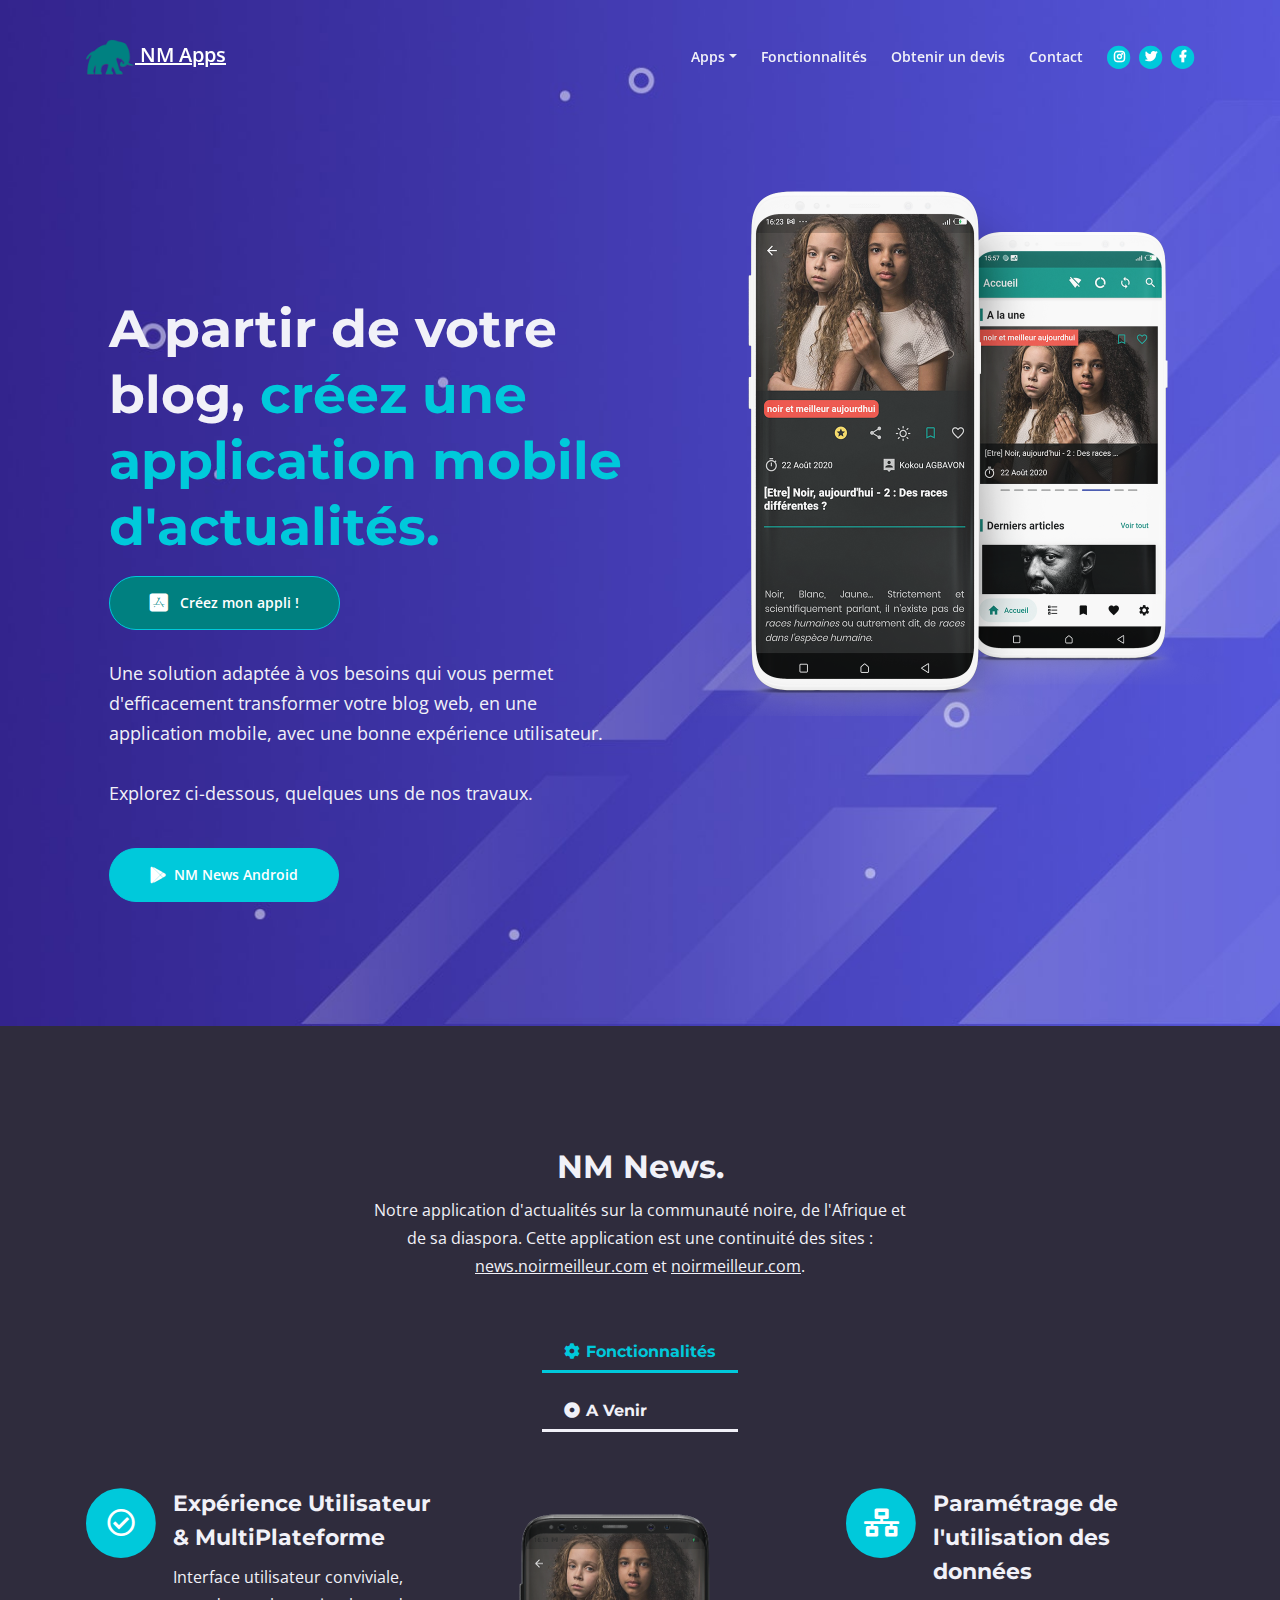
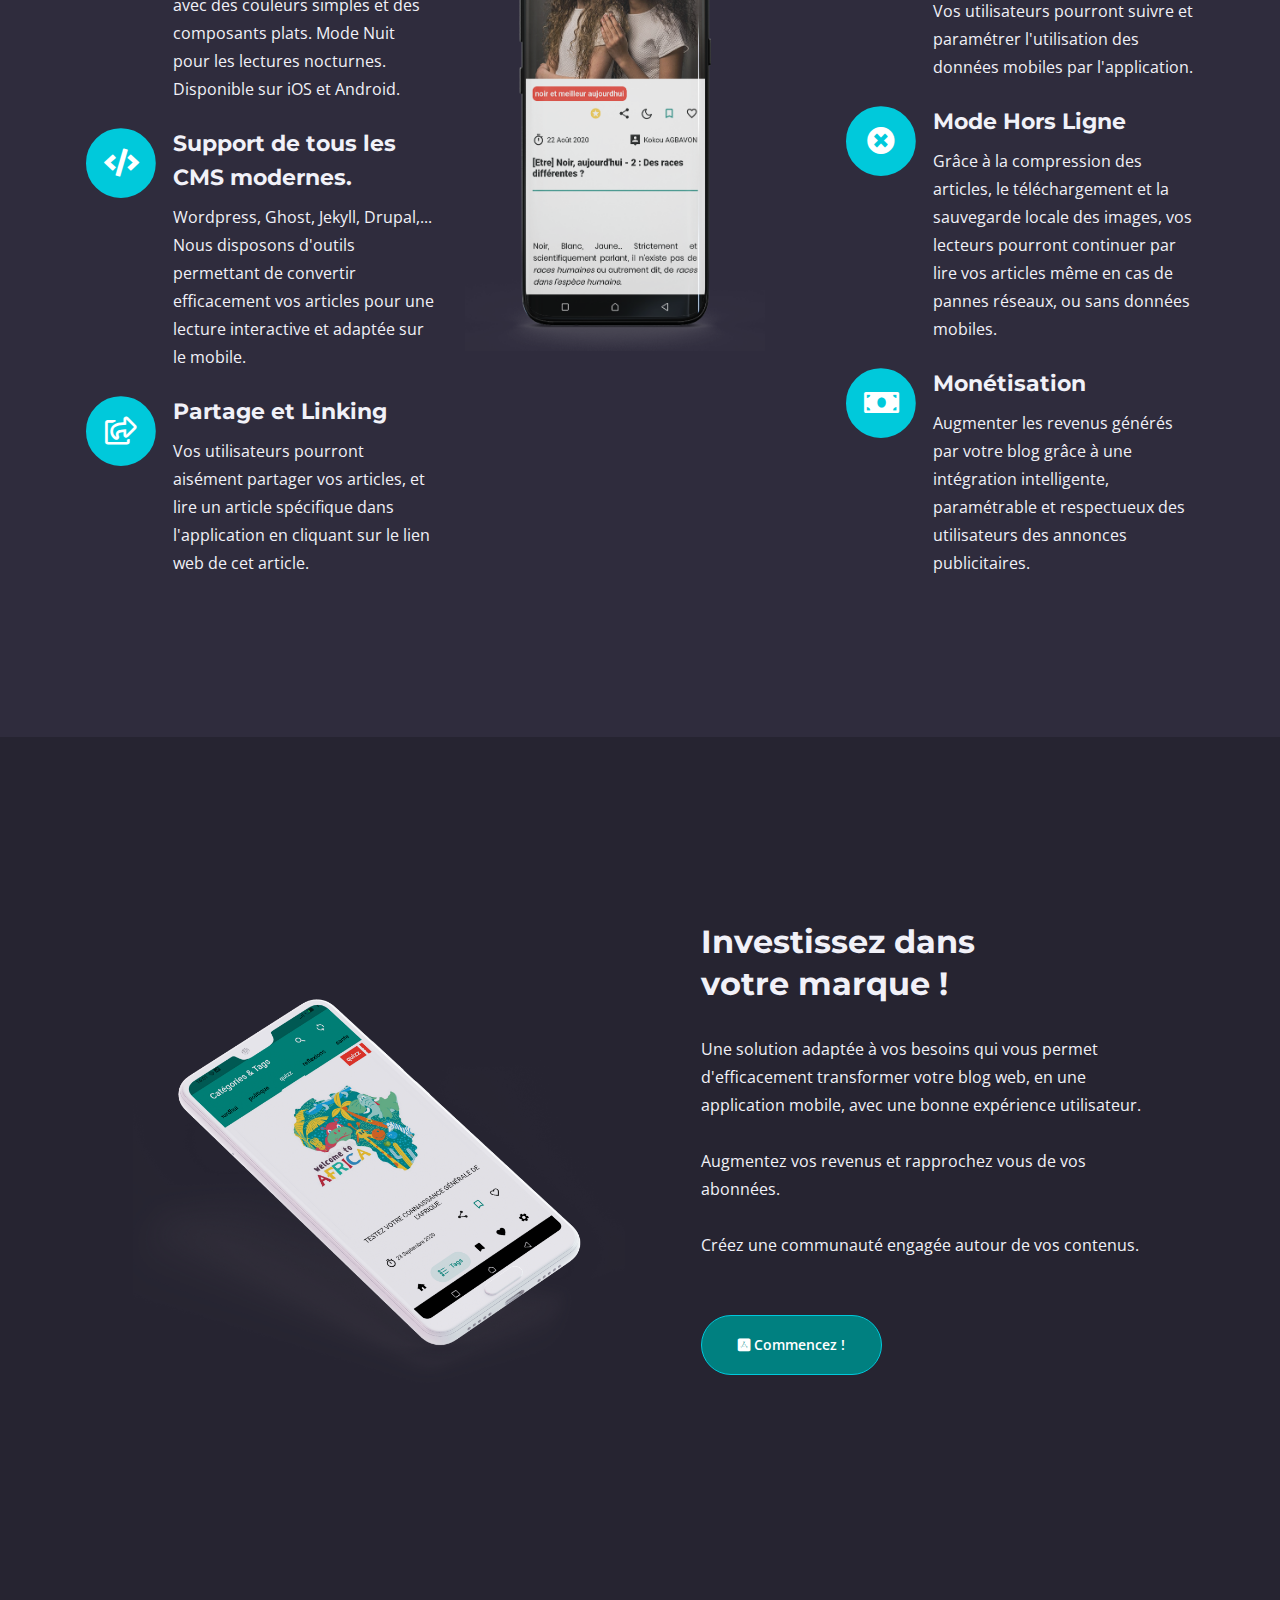
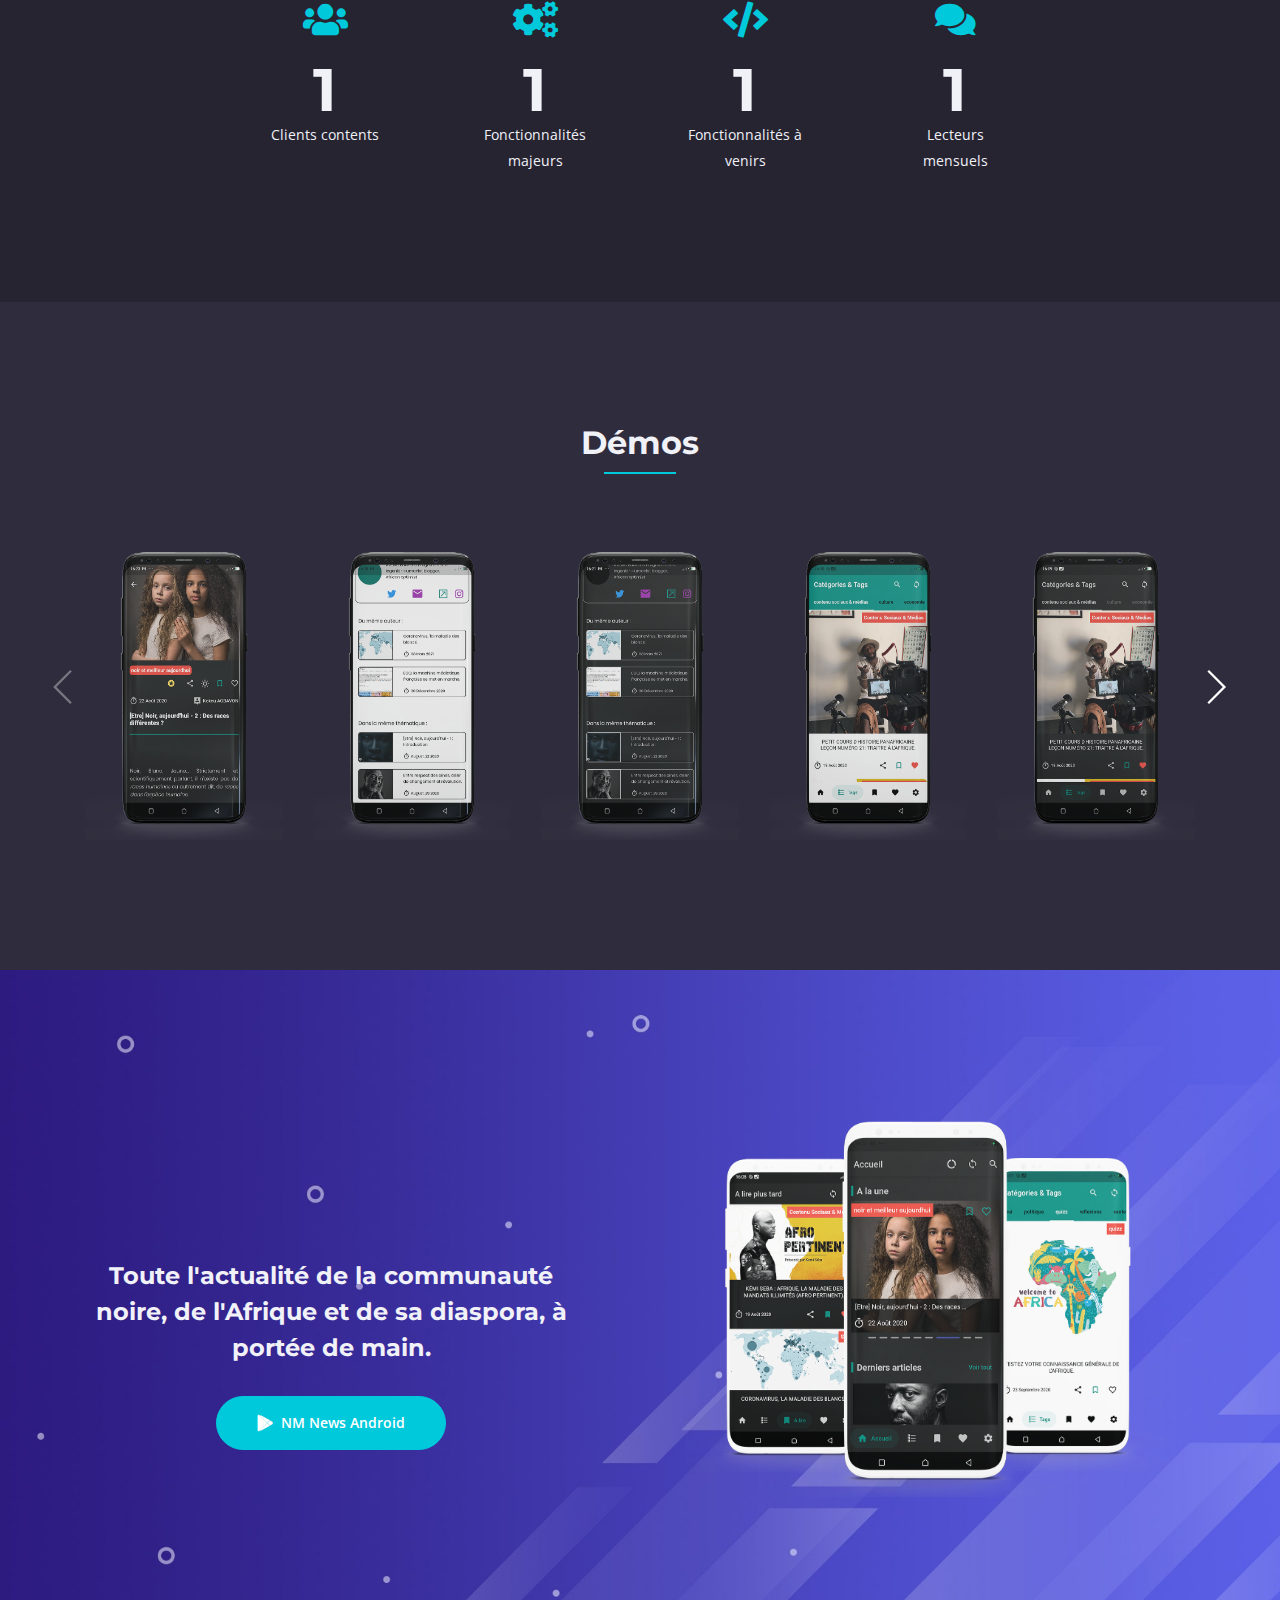
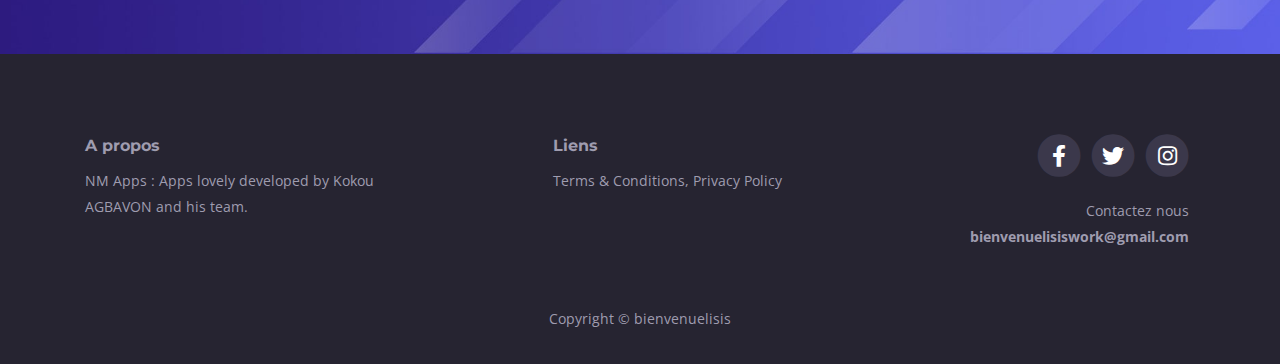
==== commit a2894ac2: "Update, add demos pictures" ====
--- a/index.html
+++ b/index.html
@@ -124,15 +124,21 @@
                     <h1>A partir de votre <br>blog,
                         <span id="js-rotating">
                             créez une application mobile d'actualités.,
-                            un espace d'échange avec vos abonnés.,
+                            créez un espace d'échange avec vos abonnés.,
                             augmentez l'engagement de vos lecteurs.,
                             monétisez éfficacement vos contenus.
-                            </span></h1>
+                            </span>
+                    </h1>
+                    <a style="background-color: teal; !important;" class="btn-solid-lg" href="pricing.html"><i
+                            class="fab fa-app-store-ios"></i>
+                        Créez mon appli !
+                    </a>
+                    <br><br>
                     <p class="p-large">
                         Une solution adaptée à vos besoins qui vous permet d'efficacement transformer votre blog web,
                         en une application mobile, avec une bonne expérience utilisateur.
                         <br><br>
-                        Explorez des exemples ci-dessous.
+                        Explorez ci-dessous, quelques uns de nos travaux.
                     </p>
                     <a hidden class="btn-solid-lg" href="#"><i class="fab fa-apple"></i>For Apple</a>
                     <a class="btn-solid-lg" href="/apps/nm/news/nm_news.apk"><i class="fab fa-google-play"></i>NM News
@@ -140,7 +146,7 @@
                 </div> <!-- end of text-container -->
             </div> <!-- end of col -->
             <div class="col-lg-6">
-                <img class="img-fluid" src="images/header-smartphones.png" alt="alternative">
+                <img class="img-fluid" src="images/demos/presentation.png" alt="alternative">
             </div> <!-- end of col -->
         </div> <!-- end of row -->
     </div> <!-- end of container -->
@@ -239,7 +245,7 @@
 
                             <!-- Image Pane -->
                             <div class="col-lg-4">
-                                <img class="img-fluid" src="images/features-smartphone-1.png" alt="alternative">
+                                <img class="img-fluid" src="images/demos/article_header.png" alt="alternative">
                             </div> <!-- end of col -->
                             <!-- end of image pane -->
 
@@ -303,7 +309,7 @@
 
                             <!-- Image Pane -->
                             <div class="col-lg-4">
-                                <img class="img-fluid" src="images/features-smartphone-2.png" alt="alternative">
+                                <img class="img-fluid" src="images/demos/home_offline_dark.png" alt="alternative">
                             </div> <!-- end of col -->
                             <!-- end of image pane -->
 
@@ -402,113 +408,35 @@
 
 <!-- Details 1 -->
 <div class="basic-2 bg-dark-blue">
-    <h2 class="h2-heading">Nos autres applications.</h2>
-    <br><br>
     <div class="container">
         <div class="row">
             <div class="col-lg-6">
                 <div class="image-container">
-                    <img class="img-fluid" src="images/details-1.png" alt="alternative">
+                    <img class="img-fluid" src="images/demos/action.png" alt="alternative">
                 </div> <!-- end of image-container -->
             </div> <!-- end of col -->
             <div class="col-lg-6">
                 <div class="text-container">
-                    <h2>NM Media</h2>
+                    <h2>Investissez dans votre marque !</h2>
                     <p>
-                        ...
+                        Une solution adaptée à vos besoins qui vous permet d'efficacement transformer votre blog web,
+                        en une application mobile, avec une bonne expérience utilisateur.
+                        <br><br>
+                        Augmentez vos revenus et rapprochez vous de vos abonnées.
+                        <br><br>
+                        Créez une communauté engagée autour de vos contenus.
+                        <br><br>
                     </p>
-                    <a class="btn-solid-reg popup-with-move-anim" href="#nm-media-modal">Consulter</a>
+                    <a style="background-color: teal;" class="btn-solid-reg popup-with-move-anim" href="pricing.html">
+                        <i class="fab fa-app-store-ios"></i>
+                        Commencez !
+                    </a>
                 </div> <!-- end of text-container -->
             </div> <!-- end of col -->
         </div> <!-- end of row -->
     </div> <!-- end of container -->
 </div> <!-- end of basic-2 -->
 <!-- end of details 1 -->
-
-
-<!-- Details 1 Lightbox -->
-<!-- Lightbox -->
-<div id="nm-media-modal" class="lightbox-basic zoom-anim-dialog mfp-hide">
-    <div class="row">
-        <button title="Close (Esc)" type="button" class="mfp-close x-button">×</button>
-        <div class="col-lg-8">
-            <div class="image-container">
-                <img class="img-fluid" src="images/details-1-lightbox.jpg" alt="alternative">
-            </div> <!-- end of image-container -->
-        </div> <!-- end of col -->
-        <div class="col-lg-4">
-            <h3>NM Media</h3>
-            <hr>
-            <p>
-                ...
-            </p>
-            <ul class="list-unstyled li-space-lg">
-                <li class="media">
-                    <i class="fas fa-check"></i>
-                    <div class="media-body">...</div>
-                </li>
-            </ul>
-            <a class="btn-solid-reg mfp-close page-scroll" href="#header">nm-shop-modal</a>
-            <button
-                    class="btn-outline-reg mfp-close as-button" type="button">Retour
-            </button>
-        </div> <!-- end of col -->
-    </div> <!-- end of row -->
-</div> <!-- end of lightbox-basic -->
-<div id="nm-shop-modal" class="lightbox-basic zoom-anim-dialog mfp-hide">
-    <div class="row">
-        <button title="Close (Esc)" type="button" class="mfp-close x-button">×</button>
-        <div class="col-lg-8">
-            <div class="image-container">
-                <img class="img-fluid" src="images/details-1-lightbox.jpg" alt="alternative">
-            </div> <!-- end of image-container -->
-        </div> <!-- end of col -->
-        <div class="col-lg-4">
-            <h3>NM SHOP</h3>
-            <hr>
-            <p>
-                ...
-            </p>
-            <ul class="list-unstyled li-space-lg">
-                <li class="media">
-                    <i class="fas fa-check"></i>
-                    <div class="media-body">...</div>
-                </li>
-            </ul>
-            <a class="btn-solid-reg mfp-close page-scroll" href="#header">c</a>
-            <button
-                    class="btn-outline-reg mfp-close as-button" type="button">Retour
-            </button>
-        </div> <!-- end of col -->
-    </div> <!-- end of row -->
-</div> <!-- end of lightbox-basic -->
-<!-- end of lightbox -->
-<!-- end of details 1 lightbox -->
-
-
-<!-- Details 2 -->
-<div class="basic-3 bg-dark-blue">
-    <div class="container">
-        <div class="row">
-            <div class="col-lg-6">
-                <div class="text-container">
-                    <h2>NM Shop</h2>
-                    <p>
-                        ...
-                    </p>
-                    <a class="btn-solid-reg popup-with-move-anim" href="#nm-shop-modal">Consulter</a>
-                </div> <!-- end of text-container -->
-            </div> <!-- end of col -->
-            <div class="col-lg-6">
-                <div class="image-container">
-                    <img class="img-fluid" src="images/details-2.png" alt="alternative">
-                </div> <!-- end of image-container -->
-            </div> <!-- end of col -->
-        </div> <!-- end of row -->
-    </div> <!-- end of container -->
-</div> <!-- end of basic-3 -->
-<!-- end of details 2 -->
-
 
 <!-- Statistics -->
 <div class="counter">
@@ -566,80 +494,85 @@
 
                             <!-- Slide -->
                             <div class="swiper-slide">
-                                <a href="images/screenshot-1.png" class="popup-link" data-effect="fadeIn">
-                                    <img class="img-fluid" src="images/screenshot-1.png" alt="alternative">
-                                </a>
-                            </div>
-                            <!-- end of slide -->
-
-                            <!-- Slide -->
-                            <div class="swiper-slide">
-                                <a href="images/screenshot-2.png" class="popup-link" data-effect="fadeIn">
-                                    <img class="img-fluid" src="images/screenshot-2.png" alt="alternative">
-                                </a>
-                            </div>
-                            <!-- end of slide -->
-
-                            <!-- Slide -->
-                            <div class="swiper-slide">
-                                <a href="images/screenshot-3.png" class="popup-link" data-effect="fadeIn">
-                                    <img class="img-fluid" src="images/screenshot-3.png" alt="alternative">
-                                </a>
-                            </div>
-                            <!-- end of slide -->
-
-                            <!-- Slide -->
-                            <div class="swiper-slide">
-                                <a href="images/screenshot-4.png" class="popup-link" data-effect="fadeIn">
-                                    <img class="img-fluid" src="images/screenshot-4.png" alt="alternative">
-                                </a>
-                            </div>
-                            <!-- end of slide -->
-
-                            <!-- Slide -->
-                            <div class="swiper-slide">
-                                <a href="images/screenshot-5.png" class="popup-link" data-effect="fadeIn">
-                                    <img class="img-fluid" src="images/screenshot-5.png" alt="alternative">
-                                </a>
-                            </div>
-                            <!-- end of slide -->
-
-                            <!-- Slide -->
-                            <div class="swiper-slide">
-                                <a href="images/screenshot-6.png" class="popup-link" data-effect="fadeIn">
-                                    <img class="img-fluid" src="images/screenshot-6.png" alt="alternative">
-                                </a>
-                            </div>
-                            <!-- end of slide -->
-
-                            <!-- Slide -->
-                            <div class="swiper-slide">
-                                <a href="images/screenshot-7.png" class="popup-link" data-effect="fadeIn">
-                                    <img class="img-fluid" src="images/screenshot-7.png" alt="alternative">
-                                </a>
-                            </div>
-                            <!-- end of slide -->
-
-                            <!-- Slide -->
-                            <div class="swiper-slide">
-                                <a href="images/screenshot-8.png" class="popup-link" data-effect="fadeIn">
-                                    <img class="img-fluid" src="images/screenshot-8.png" alt="alternative">
-                                </a>
-                            </div>
-                            <!-- end of slide -->
-
-                            <!-- Slide -->
-                            <div class="swiper-slide">
-                                <a href="images/screenshot-9.png" class="popup-link" data-effect="fadeIn">
-                                    <img class="img-fluid" src="images/screenshot-9.png" alt="alternative">
-                                </a>
-                            </div>
-                            <!-- end of slide -->
-
-                            <!-- Slide -->
-                            <div class="swiper-slide">
-                                <a href="images/screenshot-10.png" class="popup-link" data-effect="fadeIn">
-                                    <img class="img-fluid" src="images/screenshot-10.png" alt="alternative">
+                                <a href="images/demos/article_header_dark.png" class="popup-link" data-effect="fadeIn">
+                                    <img class="img-fluid" src="images/demos/article_header_dark.png" alt="alternative">
+                                </a>
+                            </div>
+                            <!-- end of slide -->
+
+                            <!-- Slide -->
+                            <div class="swiper-slide">
+                                <a href="images/demos/article_bottom.png" class="popup-link" data-effect="fadeIn">
+                                    <img class="img-fluid" src="images/demos/article_bottom.png" alt="alternative">
+                                </a>
+                            </div>
+                            <!-- end of slide -->
+
+                            <!-- Slide -->
+                            <div class="swiper-slide">
+                                <a href="images/demos/article_bottom_dark.png" class="popup-link" data-effect="fadeIn">
+                                    <img class="img-fluid" src="images/demos/article_bottom_dark.png" alt="alternative">
+                                </a>
+                            </div>
+                            <!-- end of slide -->
+
+                            <!-- Slide -->
+                            <div class="swiper-slide">
+                                <a href="images/demos/categories_tags_page.png" class="popup-link" data-effect="fadeIn">
+                                    <img class="img-fluid" src="images/demos/categories_tags_page.png"
+                                         alt="alternative">
+                                </a>
+                            </div>
+                            <!-- end of slide -->
+
+                            <!-- Slide -->
+                            <div class="swiper-slide">
+                                <a href="images/demos/categories_tags_page_dark.png" class="popup-link"
+                                   data-effect="fadeIn">
+                                    <img class="img-fluid" src="images/demos/categories_tags_page_dark.png"
+                                         alt="alternative">
+                                </a>
+                            </div>
+                            <!-- end of slide -->
+
+                            <!-- Slide -->
+                            <div class="swiper-slide">
+                                <a href="images/demos/home_offline.png" class="popup-link" data-effect="fadeIn">
+                                    <img class="img-fluid" src="images/demos/home_offline.png" alt="alternative">
+                                </a>
+                            </div>
+                            <!-- end of slide -->
+
+                            <!-- Slide -->
+                            <div class="swiper-slide">
+                                <a href="images/demos/home_offline_dark.png" class="popup-link" data-effect="fadeIn">
+                                    <img class="img-fluid" src="images/demos/home_offline_dark.png" alt="alternative">
+                                </a>
+                            </div>
+                            <!-- end of slide -->
+
+                            <!-- Slide -->
+                            <div class="swiper-slide">
+                                <a href="images/demos/search_article.png" class="popup-link" data-effect="fadeIn">
+                                    <img class="img-fluid" src="images/demos/search_article.png" alt="alternative">
+                                </a>
+                            </div>
+                            <!-- end of slide -->
+
+                            <!-- Slide -->
+                            <div class="swiper-slide">
+                                <a href="images/demos/settings_data_usage.png" class="popup-link" data-effect="fadeIn">
+                                    <img class="img-fluid" src="images/demos/settings_data_usage.png" alt="alternative">
+                                </a>
+                            </div>
+                            <!-- end of slide -->
+
+                            <!-- Slide -->
+                            <div class="swiper-slide">
+                                <a href="images/demos/settings_general_start.png" class="popup-link"
+                                   data-effect="fadeIn">
+                                    <img class="img-fluid" src="images/demos/settings_general_start.png"
+                                         alt="alternative">
                                 </a>
                             </div>
                             <!-- end of slide -->
@@ -663,7 +596,7 @@
 
 
 <!-- Download -->
-<div class="basic-4">
+<div class="basic-4" id="download">
     <div class="container">
         <div class="row">
             <div class="col-lg-6">
@@ -678,7 +611,7 @@
             </div> <!-- end of col -->
             <div class="col-lg-6">
                 <div class="image-container">
-                    <img class="img-fluid" src="images/download.png" alt="alternative">
+                    <img class="img-fluid" src="images/demos/download.png" alt="alternative">
                 </div> <!-- end of image-container -->
             </div> <!-- end of col -->
         </div> <!-- end of row -->
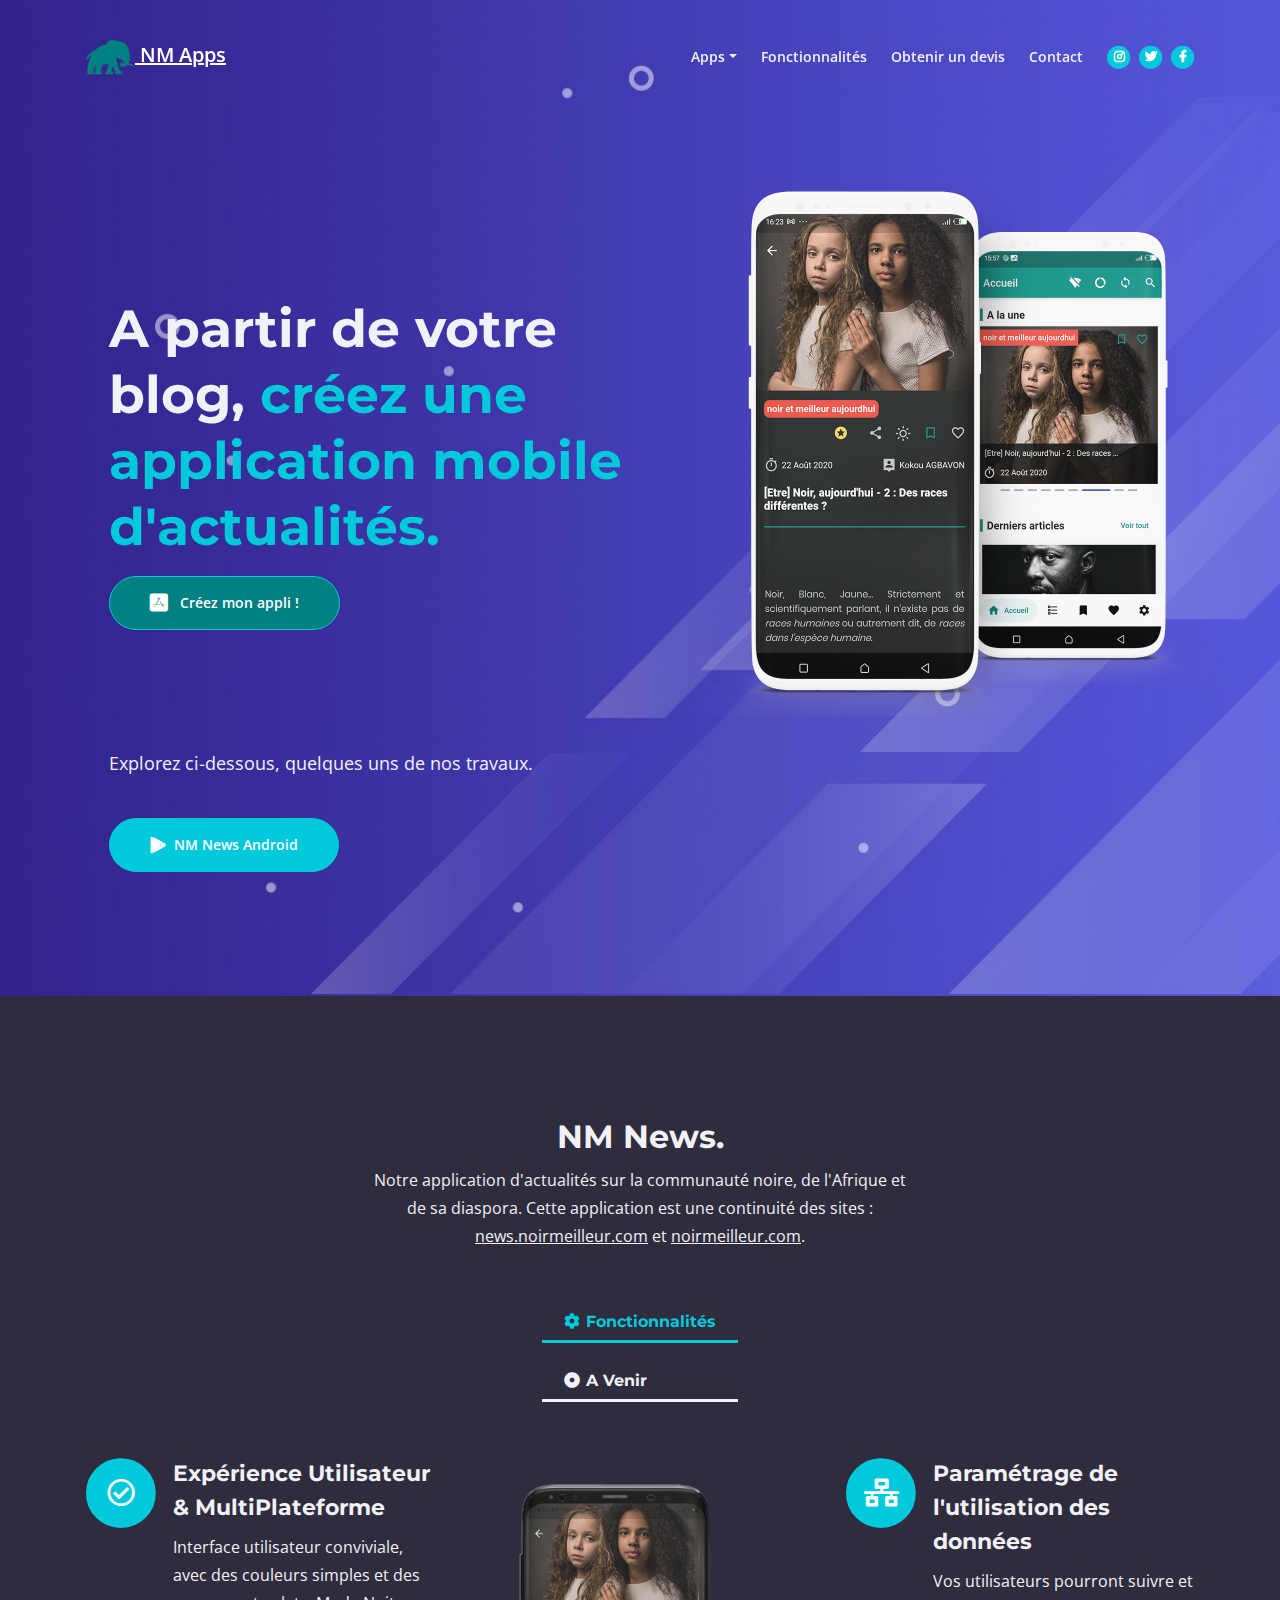
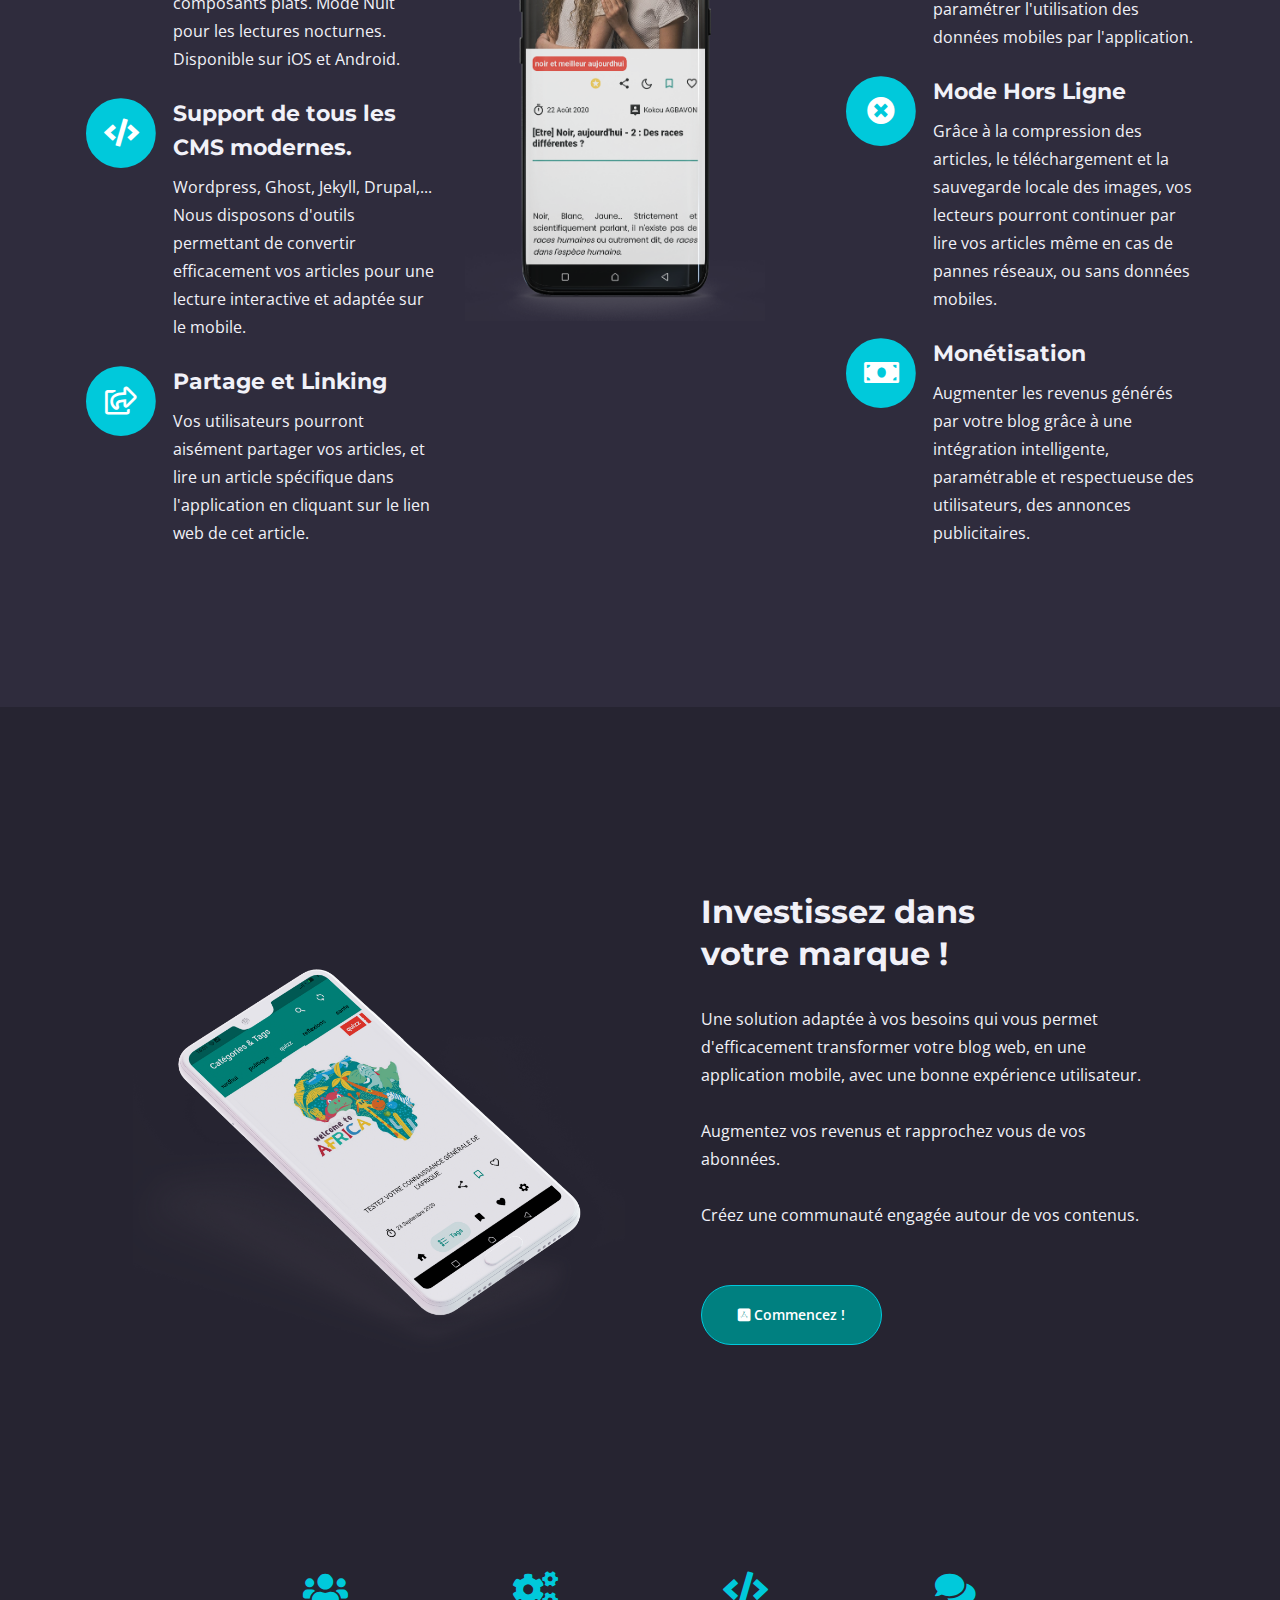
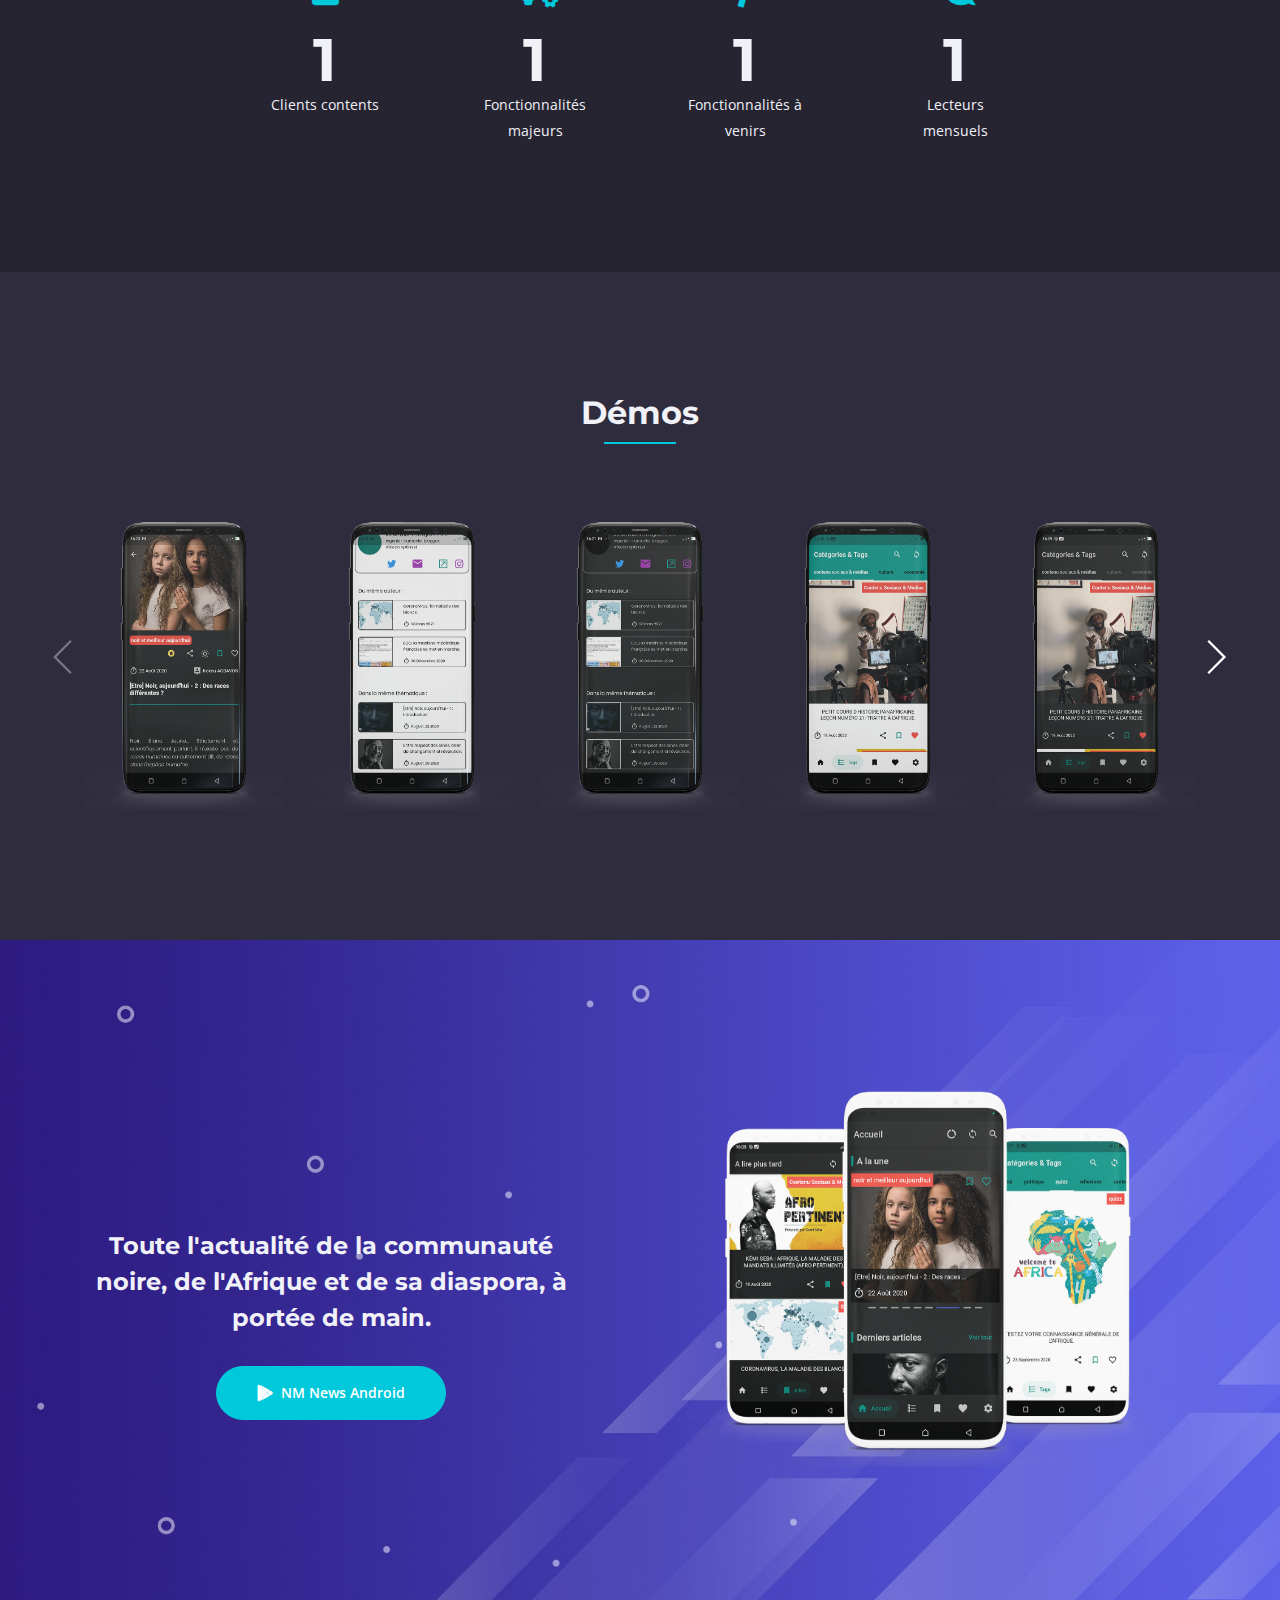
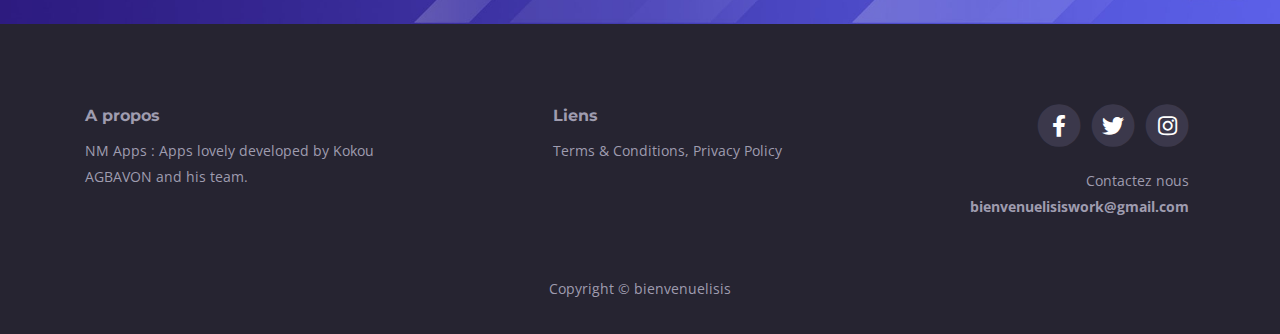
==== commit ab60b0f0: "Update index & pricing pages" ====
--- a/index.html
+++ b/index.html
@@ -135,9 +135,7 @@
                     </a>
                     <br><br>
                     <p class="p-large">
-                        Une solution adaptée à vos besoins qui vous permet d'efficacement transformer votre blog web,
-                        en une application mobile, avec une bonne expérience utilisateur.
-                        <br><br>
+                        <br><br><br>
                         Explorez ci-dessous, quelques uns de nos travaux.
                     </p>
                     <a hidden class="btn-solid-lg" href="#"><i class="fab fa-apple"></i>For Apple</a>
@@ -163,8 +161,8 @@
                     Notre application d'actualités sur la communauté noire,
                     de l'Afrique et de sa diaspora.
                     Cette application est une continuité des sites :
-                    <a href=https://news.noirmeilleur.com/>news.noirmeilleur.com</a> et
-                    <a href="https://noirmeilleur.com/">noirmeilleur.com</a>.
+                    <a target="_blank" href="https://news.noirmeilleur.com/">news.noirmeilleur.com</a> et
+                    <a target="_blank" href="https://noirmeilleur.com/">noirmeilleur.com</a>.
                 </div>
             </div> <!-- end of col -->
         </div> <!-- end of row -->
@@ -288,7 +286,7 @@
                                             <h4>Monétisation</h4>
                                             <p>
                                                 Augmenter les revenus générés par votre blog grâce à une intégration
-                                                intelligente, paramétrable et respectueux des utilisateurs des
+                                                intelligente, paramétrable et respectueuse des utilisateurs, des
                                                 annonces publicitaires.
                                             </p>
                                         </div>
@@ -383,9 +381,8 @@
                                         <div class="media-body">
                                             <h4>Version Bureau : Windows & MacOS</h4>
                                             <p>
-                                                Donnez à vos utilisateurs la possibilité d'installer les versions
-                                                applications de bureaux de votre média|application d'actualités qui
-                                                seront conformes aux versions mobiles avec une
+                                                Donnez à vos utilisateurs la possibilité de consulter votre média comme
+                                                une application de bureau.
                                             </p>
                                         </div>
                                     </li>
@@ -427,7 +424,7 @@
                         Créez une communauté engagée autour de vos contenus.
                         <br><br>
                     </p>
-                    <a style="background-color: teal;" class="btn-solid-reg popup-with-move-anim" href="pricing.html">
+                    <a style="background-color: teal;" class="btn-solid-reg" href="pricing.html">
                         <i class="fab fa-app-store-ios"></i>
                         Commencez !
                     </a>
